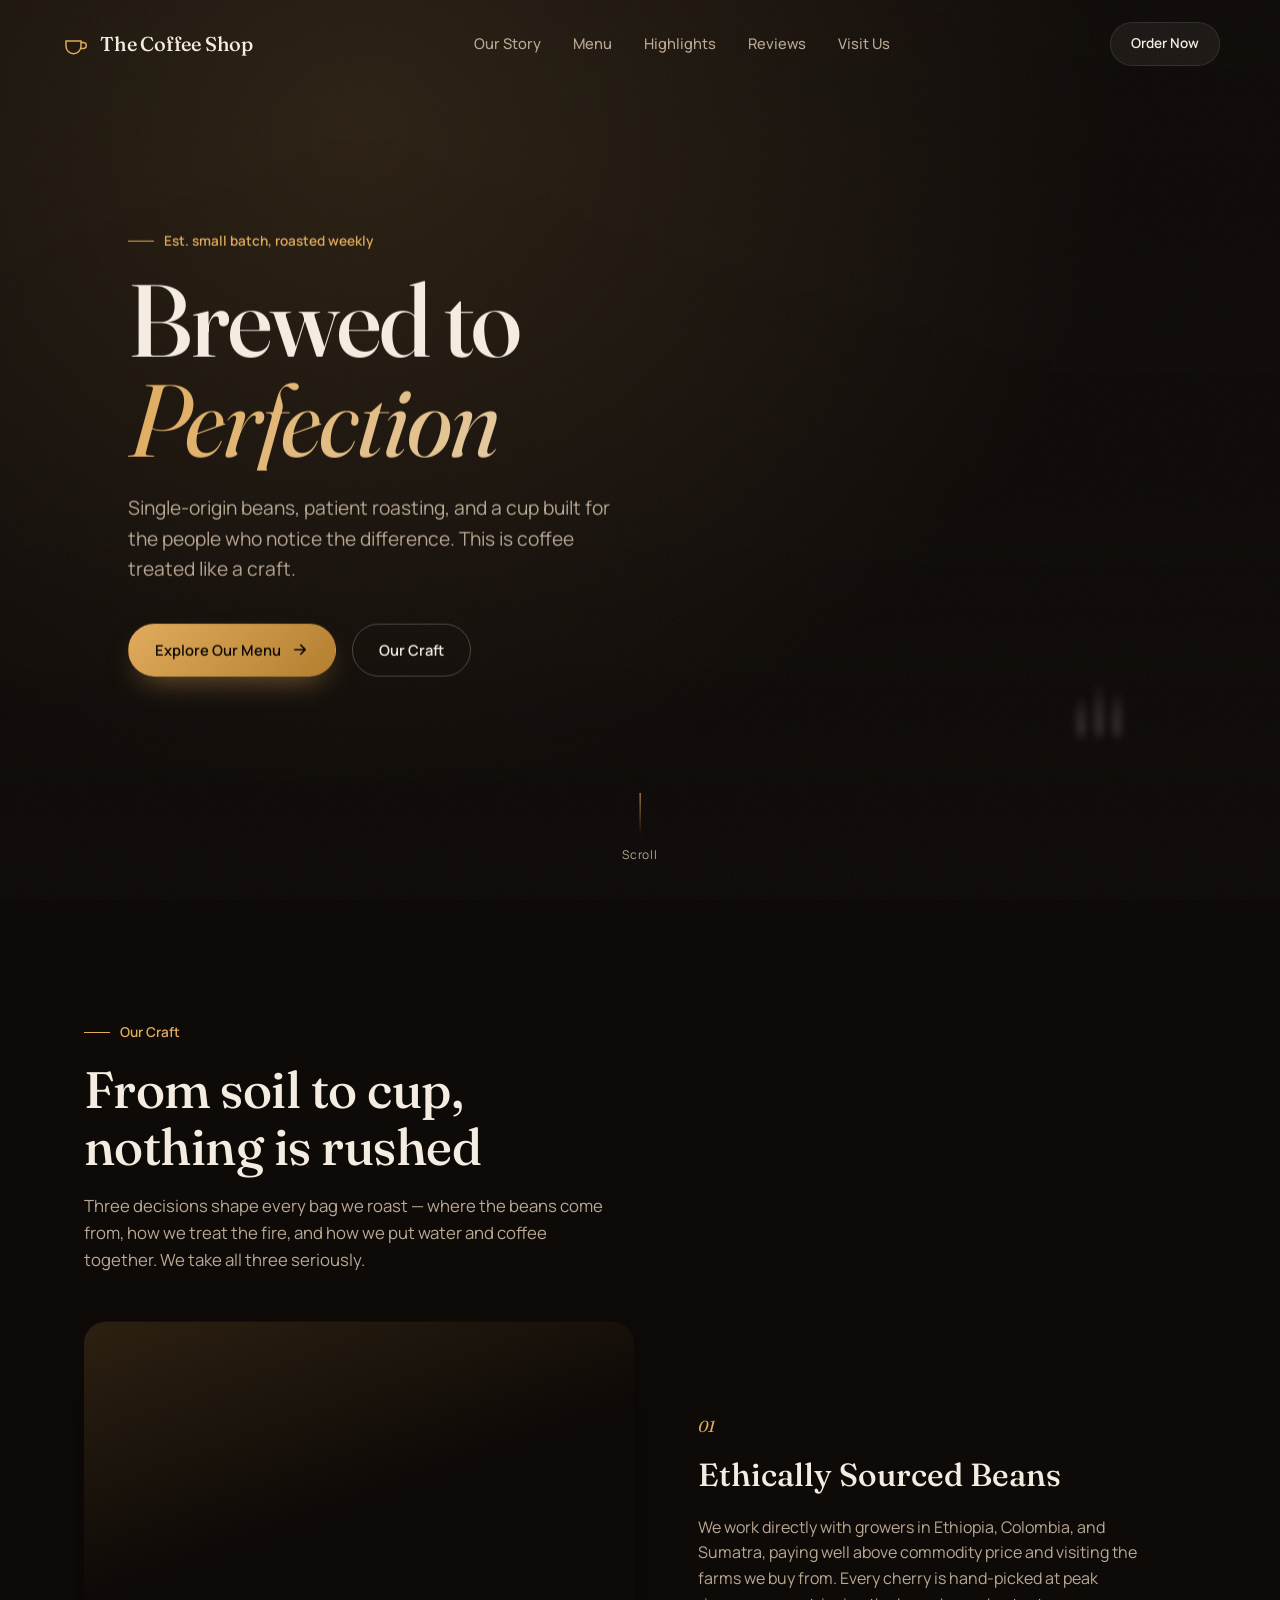
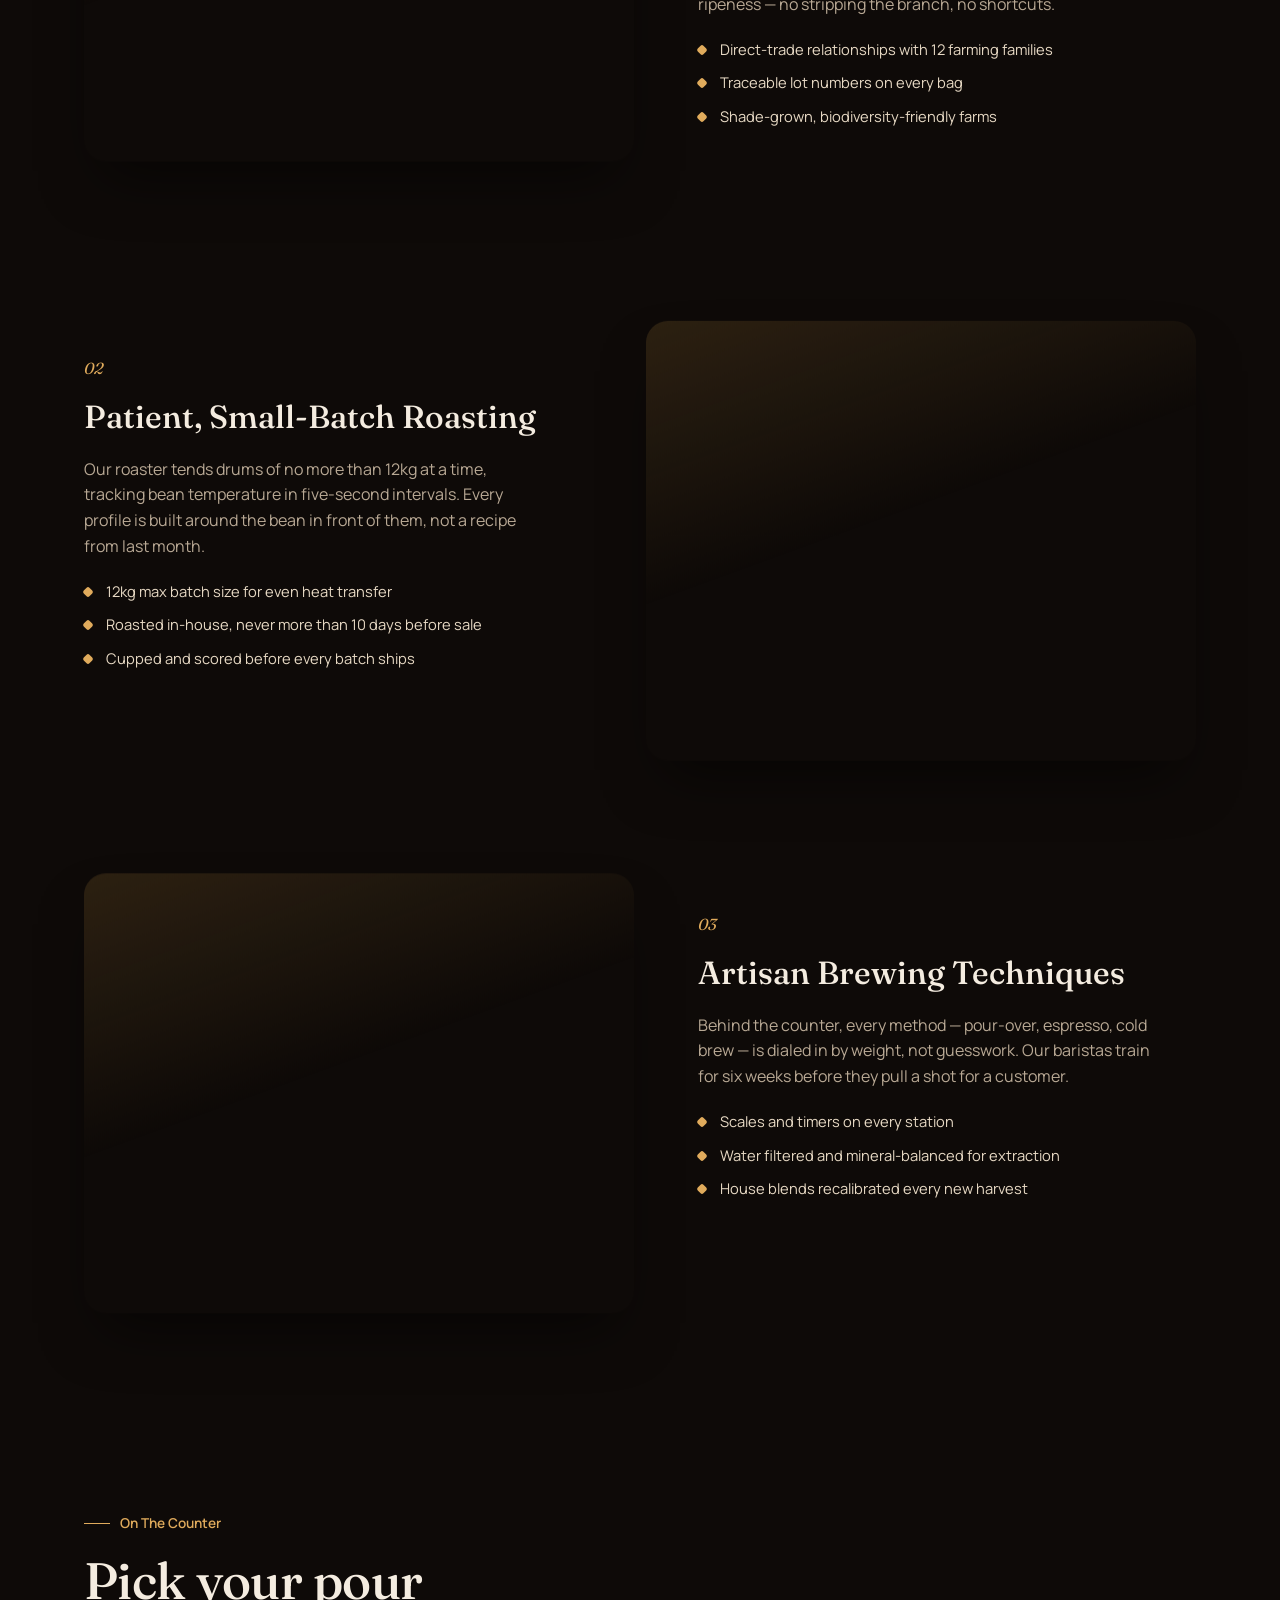
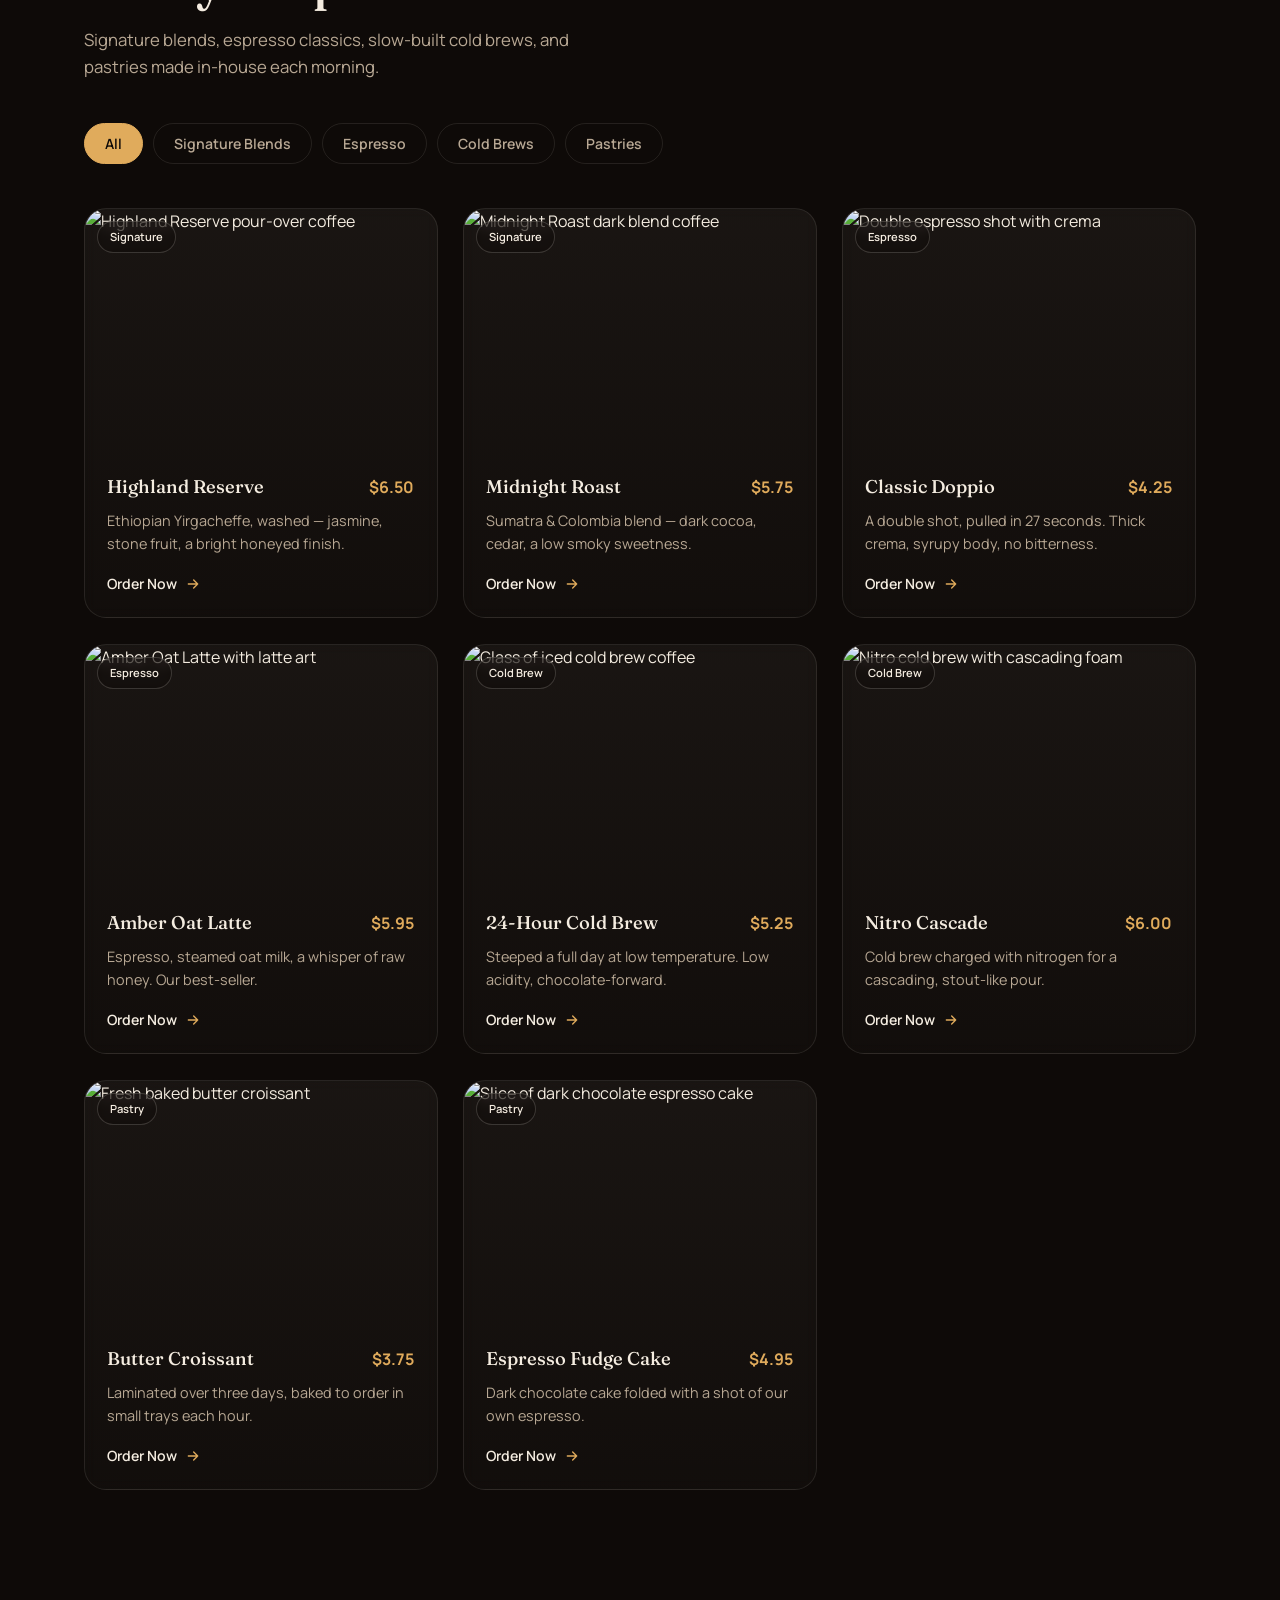
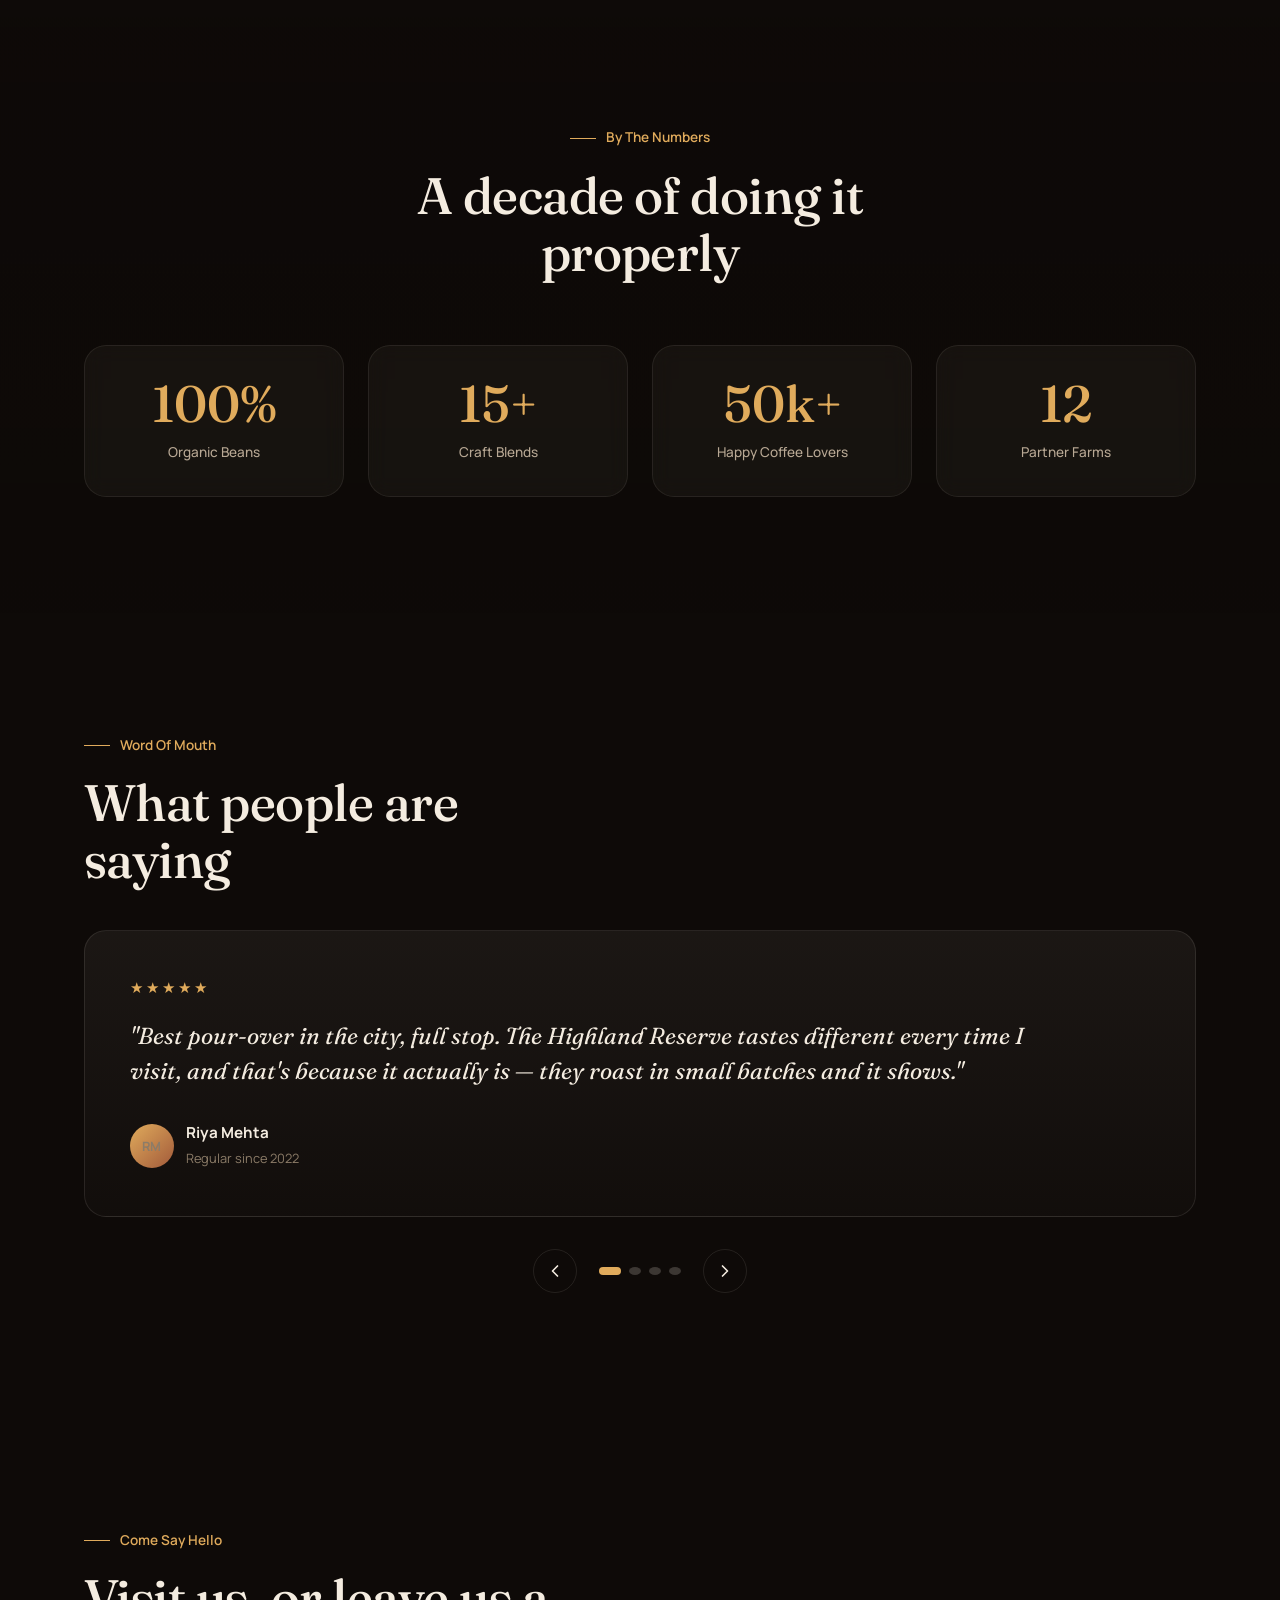
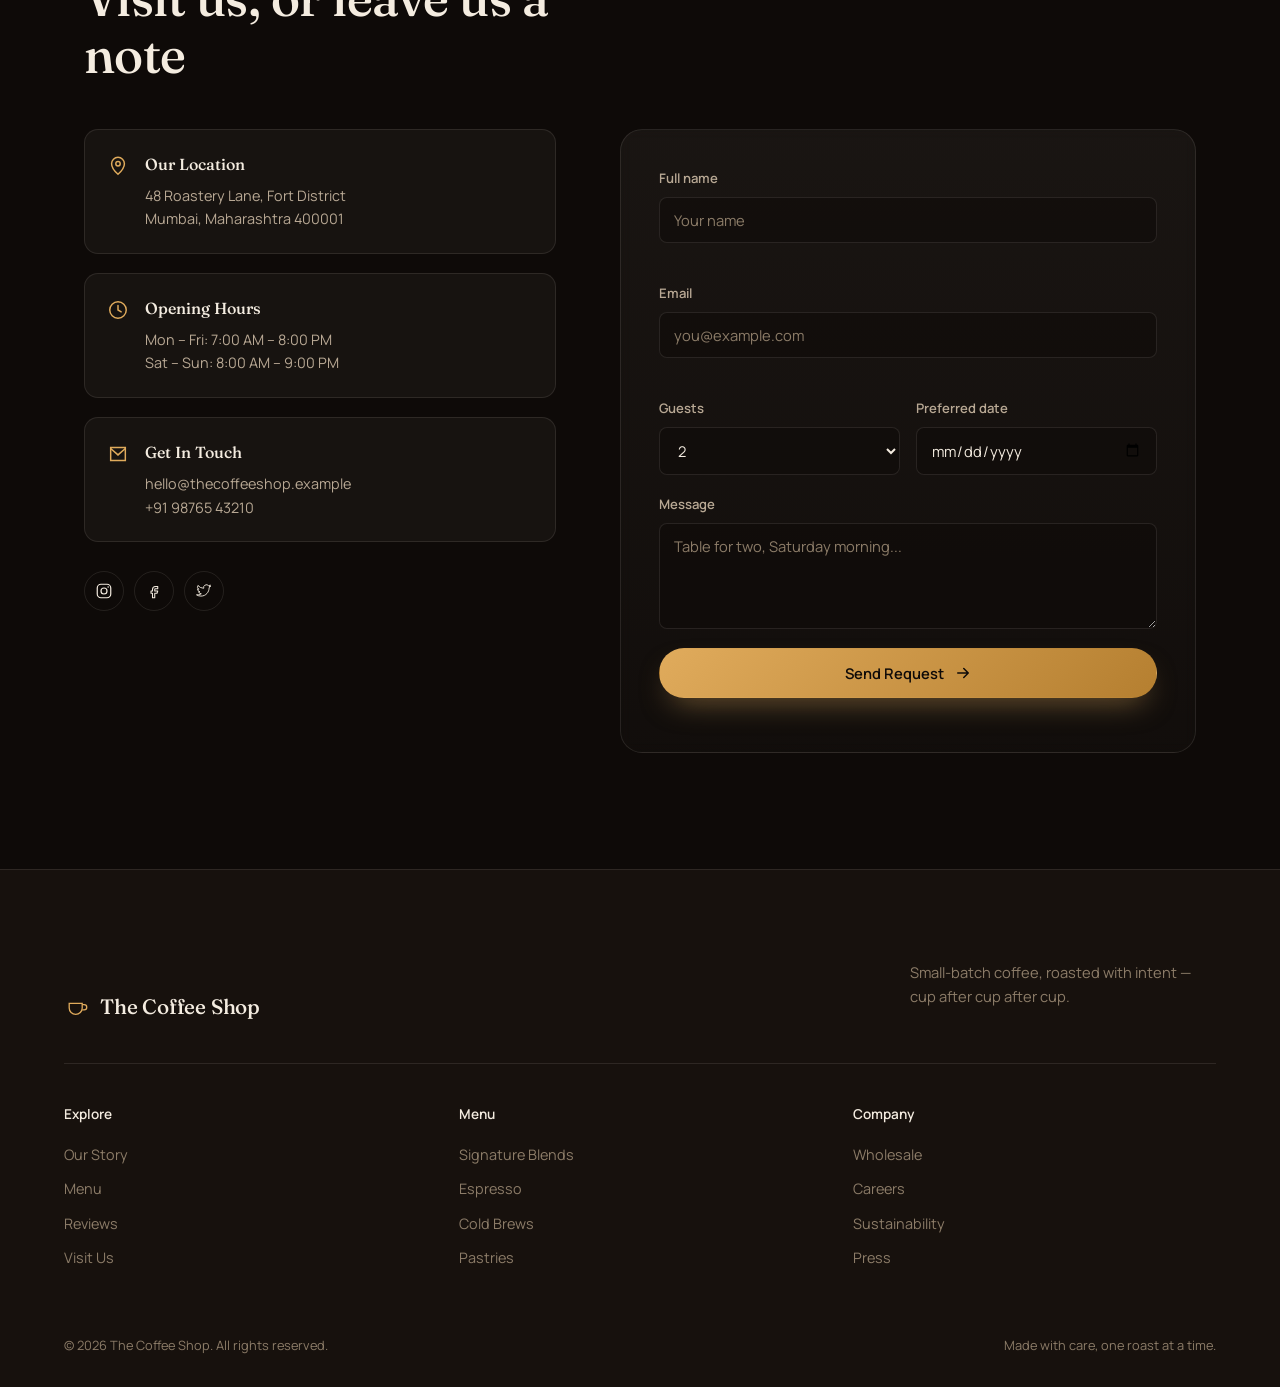
==== index.html @ 6dfffe98 "Add files via upload" ====
<!DOCTYPE html>
<html lang="en">
<head>
<meta charset="UTF-8">
<meta name="viewport" content="width=device-width, initial-scale=1.0">
<title>The Coffee Shop — Brewed to Perfection</title>
<meta name="description" content="The Coffee Shop — small-batch, ethically sourced, artisan roasted coffee.">

<!-- Fonts: Fraunces (display serif with character) + Manrope (clean geometric sans for body) -->
<link rel="preconnect" href="https://fonts.googleapis.com">
<link rel="preconnect" href="https://fonts.gstatic.com" crossorigin>
<link href="https://fonts.googleapis.com/css2?family=Fraunces:ital,opsz,wght@0,9..144,300;0,9..144,400;0,9..144,500;0,9..144,600;0,9..144,700;1,9..144,400;1,9..144,500&family=Manrope:wght@400;500;600;700;800&display=swap" rel="stylesheet">

<link rel="stylesheet" href="style.css">
</head>
<body>

<!-- ============ PRELOADER ============ -->
<div class="preloader" id="preloader">
  <div class="preloader__mark">
    <svg viewBox="0 0 60 60" width="46" height="46" aria-hidden="true">
      <path d="M12 24h30v10a15 15 0 0 1-15 15 15 15 0 0 1-15-15V24z" fill="none" stroke="currentColor" stroke-width="2"/>
      <path d="M42 27h4a6 6 0 0 1 0 12h-4" fill="none" stroke="currentColor" stroke-width="2"/>
      <path d="M18 14c0 3-3 3-3 6M25 14c0 3-3 3-3 6M32 14c0 3-3 3-3 6" fill="none" stroke="currentColor" stroke-width="2" stroke-linecap="round"/>
    </svg>
  </div>
</div>

<!-- ============ CUSTOM CURSOR (desktop only, decorative) ============ -->
<div class="cursor-dot" id="cursorDot" aria-hidden="true"></div>

<!-- ============ NAVIGATION ============ -->
<header class="site-header" id="siteHeader">
  <div class="site-header__inner">
    <a href="#top" class="brand">
      <span class="brand__mark" aria-hidden="true">
        <svg viewBox="0 0 40 40" width="30" height="30">
          <path d="M8 16h20v7a10 10 0 0 1-10 10 10 10 0 0 1-10-10v-7z" fill="none" stroke="currentColor" stroke-width="2"/>
          <path d="M28 18h3a4 4 0 0 1 0 8h-3" fill="none" stroke="currentColor" stroke-width="2"/>
        </svg>
      </span>
      <span class="brand__text">The Coffee Shop</span>
    </a>

    <nav class="main-nav" id="mainNav" aria-label="Primary">
      <ul>
        <li><a href="#story">Our Story</a></li>
        <li><a href="#menu">Menu</a></li>
        <li><a href="#stats">Highlights</a></li>
        <li><a href="#reviews">Reviews</a></li>
        <li><a href="#visit">Visit Us</a></li>
      </ul>
    </nav>

    <div class="site-header__actions">
      <a href="#menu" class="btn btn--ghost btn--small">Order Now</a>
      <button class="nav-toggle" id="navToggle" aria-label="Toggle menu" aria-expanded="false">
        <span></span><span></span><span></span>
      </button>
    </div>
  </div>
</header>

<main id="top">

  <!-- ============ HERO ============ -->
  <section class="hero" id="hero">
    <div class="hero__layer hero__layer--bg" data-speed="0.35"
         style="background-image:url('https://images.unsplash.com/photo-1495474472287-4d71bcdd2085?auto=format&fit=crop&w=2000&q=80');"></div>
    <div class="hero__layer hero__layer--tint" data-speed="0.35"></div>
    <div class="hero__grain" aria-hidden="true"></div>

    <div class="hero__steam" aria-hidden="true">
      <span></span><span></span><span></span>
    </div>

    <div class="hero__content" data-speed="0.55">
      <p class="eyebrow-line"><span></span>Est. small batch, roasted weekly</p>
      <h1 class="hero__title">
        Brewed to
        <span class="hero__title-script">Perfection</span>
      </h1>
      <p class="hero__subtext">
        Single-origin beans, patient roasting, and a cup built for the people
        who notice the difference. This is coffee treated like a craft.
      </p>
      <div class="hero__cta-row">
        <a href="#menu" class="btn btn--primary">
          <span>Explore Our Menu</span>
          <svg width="18" height="18" viewBox="0 0 24 24" fill="none" aria-hidden="true"><path d="M5 12h14M13 6l6 6-6 6" stroke="currentColor" stroke-width="2" stroke-linecap="round" stroke-linejoin="round"/></svg>
        </a>
        <a href="#story" class="btn btn--outline">Our Craft</a>
      </div>
    </div>

    <a href="#story" class="hero__scroll-cue" aria-label="Scroll to next section">
      <span class="hero__scroll-cue-line"></span>
      Scroll
    </a>
  </section>

  <!-- ============ OUR STORY / CRAFTSMANSHIP ============ -->
  <section class="story" id="story">
    <div class="story__intro reveal">
      <p class="eyebrow-line"><span></span>Our Craft</p>
      <h2 class="section-title">From soil to cup, nothing is rushed</h2>
      <p class="section-lede">
        Three decisions shape every bag we roast — where the beans come from,
        how we treat the fire, and how we put water and coffee together.
        We take all three seriously.
      </p>
    </div>

    <div class="craft-block" id="craft-source">
      <div class="craft-block__media parallax-media" data-speed="0.18">
        <img src="https://images.unsplash.com/photo-1447933601403-0c6688de566e?auto=format&fit=crop&w=1400&q=80" alt="Coffee cherries being hand-picked at a high-altitude farm" loading="lazy">
      </div>
      <div class="craft-block__text reveal">
        <span class="craft-block__index">01</span>
        <h3>Ethically Sourced Beans</h3>
        <p>
          We work directly with growers in Ethiopia, Colombia, and Sumatra,
          paying well above commodity price and visiting the farms we buy from.
          Every cherry is hand-picked at peak ripeness — no stripping the branch,
          no shortcuts.
        </p>
        <ul class="craft-block__facts">
          <li>Direct-trade relationships with 12 farming families</li>
          <li>Traceable lot numbers on every bag</li>
          <li>Shade-grown, biodiversity-friendly farms</li>
        </ul>
      </div>
    </div>

    <div class="craft-block craft-block--reverse" id="craft-roast">
      <div class="craft-block__media parallax-media" data-speed="0.18">
        <img src="https://images.unsplash.com/photo-1442512595331-e89e73853f31?auto=format&fit=crop&w=1400&q=80" alt="Coffee beans mid-roast tumbling in a drum roaster" loading="lazy">
      </div>
      <div class="craft-block__text reveal">
        <span class="craft-block__index">02</span>
        <h3>Patient, Small-Batch Roasting</h3>
        <p>
          Our roaster tends drums of no more than 12kg at a time, tracking bean
          temperature in five-second intervals. Every profile is built around
          the bean in front of them, not a recipe from last month.
        </p>
        <ul class="craft-block__facts">
          <li>12kg max batch size for even heat transfer</li>
          <li>Roasted in-house, never more than 10 days before sale</li>
          <li>Cupped and scored before every batch ships</li>
        </ul>
      </div>
    </div>

    <div class="craft-block" id="craft-brew">
      <div class="craft-block__media parallax-media" data-speed="0.18">
        <img src="https://images.unsplash.com/photo-1514432324607-a09d9b4aefdd?auto=format&fit=crop&w=1400&q=80" alt="Barista pouring hot water over coffee grounds in a pour-over" loading="lazy">
      </div>
      <div class="craft-block__text reveal">
        <span class="craft-block__index">03</span>
        <h3>Artisan Brewing Techniques</h3>
        <p>
          Behind the counter, every method — pour-over, espresso, cold brew —
          is dialed in by weight, not guesswork. Our baristas train for six
          weeks before they pull a shot for a customer.
        </p>
        <ul class="craft-block__facts">
          <li>Scales and timers on every station</li>
          <li>Water filtered and mineral-balanced for extraction</li>
          <li>House blends recalibrated every new harvest</li>
        </ul>
      </div>
    </div>
  </section>

  <!-- ============ MENU ============ -->
  <section class="menu" id="menu">
    <div class="menu__intro reveal">
      <p class="eyebrow-line"><span></span>On The Counter</p>
      <h2 class="section-title">Pick your pour</h2>
      <p class="section-lede">Signature blends, espresso classics, slow-built cold brews, and pastries made in-house each morning.</p>
    </div>

    <div class="menu__filters reveal" role="tablist" aria-label="Filter menu by category">
      <button class="filter-chip is-active" data-filter="all" role="tab" aria-selected="true">All</button>
      <button class="filter-chip" data-filter="blends" role="tab" aria-selected="false">Signature Blends</button>
      <button class="filter-chip" data-filter="espresso" role="tab" aria-selected="false">Espresso</button>
      <button class="filter-chip" data-filter="coldbrew" role="tab" aria-selected="false">Cold Brews</button>
      <button class="filter-chip" data-filter="pastries" role="tab" aria-selected="false">Pastries</button>
    </div>

    <div class="menu__grid" id="menuGrid">

      <article class="menu-card reveal" data-category="blends">
        <div class="menu-card__media">
          <img src="https://images.unsplash.com/photo-1495474472287-4d71bcdd2085?auto=format&fit=crop&w=800&q=80" alt="Highland Reserve pour-over coffee" loading="lazy">
          <span class="menu-card__tag">Signature</span>
        </div>
        <div class="menu-card__body">
          <div class="menu-card__row">
            <h3>Highland Reserve</h3>
            <span class="menu-card__price">$6.50</span>
          </div>
          <p>Ethiopian Yirgacheffe, washed — jasmine, stone fruit, a bright honeyed finish.</p>
          <button class="menu-card__cta">
            <span>Order Now</span>
            <svg width="16" height="16" viewBox="0 0 24 24" fill="none" aria-hidden="true"><path d="M5 12h14M13 6l6 6-6 6" stroke="currentColor" stroke-width="2" stroke-linecap="round" stroke-linejoin="round"/></svg>
          </button>
        </div>
      </article>

      <article class="menu-card reveal" data-category="blends">
        <div class="menu-card__media">
          <img src="https://images.unsplash.com/photo-1497935586351-b67a49e012bf?auto=format&fit=crop&w=800&q=80" alt="Midnight Roast dark blend coffee" loading="lazy">
          <span class="menu-card__tag">Signature</span>
        </div>
        <div class="menu-card__body">
          <div class="menu-card__row">
            <h3>Midnight Roast</h3>
            <span class="menu-card__price">$5.75</span>
          </div>
          <p>Sumatra &amp; Colombia blend — dark cocoa, cedar, a low smoky sweetness.</p>
          <button class="menu-card__cta">
            <span>Order Now</span>
            <svg width="16" height="16" viewBox="0 0 24 24" fill="none" aria-hidden="true"><path d="M5 12h14M13 6l6 6-6 6" stroke="currentColor" stroke-width="2" stroke-linecap="round" stroke-linejoin="round"/></svg>
          </button>
        </div>
      </article>

      <article class="menu-card reveal" data-category="espresso">
        <div class="menu-card__media">
          <img src="https://images.unsplash.com/photo-1510707577719-ae7c14805e3a?auto=format&fit=crop&w=800&q=80" alt="Double espresso shot with crema" loading="lazy">
          <span class="menu-card__tag">Espresso</span>
        </div>
        <div class="menu-card__body">
          <div class="menu-card__row">
            <h3>Classic Doppio</h3>
            <span class="menu-card__price">$4.25</span>
          </div>
          <p>A double shot, pulled in 27 seconds. Thick crema, syrupy body, no bitterness.</p>
          <button class="menu-card__cta">
            <span>Order Now</span>
            <svg width="16" height="16" viewBox="0 0 24 24" fill="none" aria-hidden="true"><path d="M5 12h14M13 6l6 6-6 6" stroke="currentColor" stroke-width="2" stroke-linecap="round" stroke-linejoin="round"/></svg>
          </button>
        </div>
      </article>

      <article class="menu-card reveal" data-category="espresso">
        <div class="menu-card__media">
          <img src="https://images.unsplash.com/photo-1541167760496-1628856ab772?auto=format&fit=crop&w=800&q=80" alt="Amber Oat Latte with latte art" loading="lazy">
          <span class="menu-card__tag">Espresso</span>
        </div>
        <div class="menu-card__body">
          <div class="menu-card__row">
            <h3>Amber Oat Latte</h3>
            <span class="menu-card__price">$5.95</span>
          </div>
          <p>Espresso, steamed oat milk, a whisper of raw honey. Our best-seller.</p>
          <button class="menu-card__cta">
            <span>Order Now</span>
            <svg width="16" height="16" viewBox="0 0 24 24" fill="none" aria-hidden="true"><path d="M5 12h14M13 6l6 6-6 6" stroke="currentColor" stroke-width="2" stroke-linecap="round" stroke-linejoin="round"/></svg>
          </button>
        </div>
      </article>

      <article class="menu-card reveal" data-category="coldbrew">
        <div class="menu-card__media">
          <img src="https://images.unsplash.com/photo-1461023058943-07fcbe16d735?auto=format&fit=crop&w=800&q=80" alt="Glass of iced cold brew coffee" loading="lazy">
          <span class="menu-card__tag">Cold Brew</span>
        </div>
        <div class="menu-card__body">
          <div class="menu-card__row">
            <h3>24-Hour Cold Brew</h3>
            <span class="menu-card__price">$5.25</span>
          </div>
          <p>Steeped a full day at low temperature. Low acidity, chocolate-forward.</p>
          <button class="menu-card__cta">
            <span>Order Now</span>
            <svg width="16" height="16" viewBox="0 0 24 24" fill="none" aria-hidden="true"><path d="M5 12h14M13 6l6 6-6 6" stroke="currentColor" stroke-width="2" stroke-linecap="round" stroke-linejoin="round"/></svg>
          </button>
        </div>
      </article>

      <article class="menu-card reveal" data-category="coldbrew">
        <div class="menu-card__media">
          <img src="https://images.unsplash.com/photo-1461988320302-91bde64fc8e4?auto=format&fit=crop&w=800&q=80" alt="Nitro cold brew with cascading foam" loading="lazy">
          <span class="menu-card__tag">Cold Brew</span>
        </div>
        <div class="menu-card__body">
          <div class="menu-card__row">
            <h3>Nitro Cascade</h3>
            <span class="menu-card__price">$6.00</span>
          </div>
          <p>Cold brew charged with nitrogen for a cascading, stout-like pour.</p>
          <button class="menu-card__cta">
            <span>Order Now</span>
            <svg width="16" height="16" viewBox="0 0 24 24" fill="none" aria-hidden="true"><path d="M5 12h14M13 6l6 6-6 6" stroke="currentColor" stroke-width="2" stroke-linecap="round" stroke-linejoin="round"/></svg>
          </button>
        </div>
      </article>

      <article class="menu-card reveal" data-category="pastries">
        <div class="menu-card__media">
          <img src="https://images.unsplash.com/photo-1509365465985-25d11c17e812?auto=format&fit=crop&w=800&q=80" alt="Fresh baked butter croissant" loading="lazy">
          <span class="menu-card__tag">Pastry</span>
        </div>
        <div class="menu-card__body">
          <div class="menu-card__row">
            <h3>Butter Croissant</h3>
            <span class="menu-card__price">$3.75</span>
          </div>
          <p>Laminated over three days, baked to order in small trays each hour.</p>
          <button class="menu-card__cta">
            <span>Order Now</span>
            <svg width="16" height="16" viewBox="0 0 24 24" fill="none" aria-hidden="true"><path d="M5 12h14M13 6l6 6-6 6" stroke="currentColor" stroke-width="2" stroke-linecap="round" stroke-linejoin="round"/></svg>
          </button>
        </div>
      </article>

      <article class="menu-card reveal" data-category="pastries">
        <div class="menu-card__media">
          <img src="https://images.unsplash.com/photo-1587668178277-295251f900ce?auto=format&fit=crop&w=800&q=80" alt="Slice of dark chocolate espresso cake" loading="lazy">
          <span class="menu-card__tag">Pastry</span>
        </div>
        <div class="menu-card__body">
          <div class="menu-card__row">
            <h3>Espresso Fudge Cake</h3>
            <span class="menu-card__price">$4.95</span>
          </div>
          <p>Dark chocolate cake folded with a shot of our own espresso.</p>
          <button class="menu-card__cta">
            <span>Order Now</span>
            <svg width="16" height="16" viewBox="0 0 24 24" fill="none" aria-hidden="true"><path d="M5 12h14M13 6l6 6-6 6" stroke="currentColor" stroke-width="2" stroke-linecap="round" stroke-linejoin="round"/></svg>
          </button>
        </div>
      </article>

    </div>
  </section>

  <!-- ============ STATS / HIGHLIGHTS ============ -->
  <section class="stats" id="stats">
    <div class="stats__layer stats__layer--bg" data-speed="0.3"
         style="background-image:url('https://images.unsplash.com/photo-1442512595331-e89e73853f31?auto=format&fit=crop&w=1800&q=80');"></div>
    <div class="stats__layer stats__layer--tint" data-speed="0.3"></div>

    <div class="stats__content">
      <p class="eyebrow-line eyebrow-line--light"><span></span>By The Numbers</p>
      <h2 class="section-title section-title--light">A decade of doing it properly</h2>

      <div class="stats__grid">
        <div class="stat-item reveal">
          <span class="stat-item__number" data-count="100" data-suffix="%">0%</span>
          <span class="stat-item__label">Organic Beans</span>
        </div>
        <div class="stat-item reveal">
          <span class="stat-item__number" data-count="15" data-suffix="+">0+</span>
          <span class="stat-item__label">Craft Blends</span>
        </div>
        <div class="stat-item reveal">
          <span class="stat-item__number" data-count="50" data-suffix="k+">0k+</span>
          <span class="stat-item__label">Happy Coffee Lovers</span>
        </div>
        <div class="stat-item reveal">
          <span class="stat-item__number" data-count="12" data-suffix="">0</span>
          <span class="stat-item__label">Partner Farms</span>
        </div>
      </div>
    </div>
  </section>

  <!-- ============ TESTIMONIALS ============ -->
  <section class="reviews" id="reviews">
    <div class="reviews__intro reveal">
      <p class="eyebrow-line"><span></span>Word Of Mouth</p>
      <h2 class="section-title">What people are saying</h2>
    </div>

    <div class="reviews__carousel reveal">
      <div class="reviews__track" id="reviewsTrack">

        <article class="review-card">
          <div class="review-card__stars" aria-label="5 out of 5 stars">★★★★★</div>
          <p class="review-card__text">"Best pour-over in the city, full stop. The Highland Reserve tastes different every time I visit, and that's because it actually is — they roast in small batches and it shows."</p>
          <div class="review-card__person">
            <span class="review-card__avatar">RM</span>
            <div>
              <strong>Riya Mehta</strong>
              <span>Regular since 2022</span>
            </div>
          </div>
        </article>

        <article class="review-card">
          <div class="review-card__stars" aria-label="5 out of 5 stars">★★★★★</div>
          <p class="review-card__text">"I'm particular about oat milk lattes and the Amber Oat here is unmatched. Also the staff remember my order, which shouldn't matter but absolutely does."</p>
          <div class="review-card__person">
            <span class="review-card__avatar">DK</span>
            <div>
              <strong>Daniel Kim</strong>
              <span>Local resident</span>
            </div>
          </div>
        </article>

        <article class="review-card">
          <div class="review-card__stars" aria-label="5 out of 5 stars">★★★★★</div>
          <p class="review-card__text">"The Nitro Cascade is worth the trip alone. Watching that pour never gets old, and the flavor holds up — smooth, almost sweet, no bitterness at all."</p>
          <div class="review-card__person">
            <span class="review-card__avatar">AT</span>
            <div>
              <strong>Amara Thompson</strong>
              <span>Coffee blogger</span>
            </div>
          </div>
        </article>

        <article class="review-card">
          <div class="review-card__stars" aria-label="5 out of 5 stars">★★★★★</div>
          <p class="review-card__text">"You can tell this place actually cares where the beans come from. Ask any barista about the farms and you'll get a real answer, not a script."</p>
          <div class="review-card__person">
            <span class="review-card__avatar">JV</span>
            <div>
              <strong>Jorge Villanueva</strong>
              <span>Weekend regular</span>
            </div>
          </div>
        </article>

      </div>

      <div class="reviews__controls">
        <button class="reviews__arrow" id="reviewPrev" aria-label="Previous review">
          <svg width="20" height="20" viewBox="0 0 24 24" fill="none"><path d="M15 6l-6 6 6 6" stroke="currentColor" stroke-width="2" stroke-linecap="round" stroke-linejoin="round"/></svg>
        </button>
        <div class="reviews__dots" id="reviewDots"></div>
        <button class="reviews__arrow" id="reviewNext" aria-label="Next review">
          <svg width="20" height="20" viewBox="0 0 24 24" fill="none"><path d="M9 6l6 6-6 6" stroke="currentColor" stroke-width="2" stroke-linecap="round" stroke-linejoin="round"/></svg>
        </button>
      </div>
    </div>
  </section>

  <!-- ============ VISIT US / CONTACT ============ -->
  <section class="visit" id="visit">
    <div class="visit__intro reveal">
      <p class="eyebrow-line"><span></span>Come Say Hello</p>
      <h2 class="section-title">Visit us, or leave us a note</h2>
    </div>

    <div class="visit__grid">
      <div class="visit__details reveal">
        <div class="detail-card">
          <svg width="22" height="22" viewBox="0 0 24 24" fill="none" aria-hidden="true"><path d="M12 21s-7-6.2-7-11.5A7 7 0 0 1 19 9.5C19 14.8 12 21 12 21z" stroke="currentColor" stroke-width="1.6"/><circle cx="12" cy="9.5" r="2.4" stroke="currentColor" stroke-width="1.6"/></svg>
          <div>
            <h3>Our Location</h3>
            <p>48 Roastery Lane, Fort District<br>Mumbai, Maharashtra 400001</p>
          </div>
        </div>
        <div class="detail-card">
          <svg width="22" height="22" viewBox="0 0 24 24" fill="none" aria-hidden="true"><circle cx="12" cy="12" r="9" stroke="currentColor" stroke-width="1.6"/><path d="M12 7v5l3.5 2" stroke="currentColor" stroke-width="1.6" stroke-linecap="round"/></svg>
          <div>
            <h3>Opening Hours</h3>
            <p>Mon – Fri: 7:00 AM – 8:00 PM<br>Sat – Sun: 8:00 AM – 9:00 PM</p>
          </div>
        </div>
        <div class="detail-card">
          <svg width="22" height="22" viewBox="0 0 24 24" fill="none" aria-hidden="true"><path d="M4 5h16v14H4z" stroke="currentColor" stroke-width="1.6"/><path d="M4 6l8 7 8-7" stroke="currentColor" stroke-width="1.6" stroke-linecap="round"/></svg>
          <div>
            <h3>Get In Touch</h3>
            <p>hello@thecoffeeshop.example<br>+91 98765 43210</p>
          </div>
        </div>

        <div class="social-row">
          <a href="#" aria-label="Instagram" class="social-icon">
            <svg width="18" height="18" viewBox="0 0 24 24" fill="none"><rect x="3" y="3" width="18" height="18" rx="5" stroke="currentColor" stroke-width="1.6"/><circle cx="12" cy="12" r="4" stroke="currentColor" stroke-width="1.6"/><circle cx="17.5" cy="6.5" r="1" fill="currentColor"/></svg>
          </a>
          <a href="#" aria-label="Facebook" class="social-icon">
            <svg width="18" height="18" viewBox="0 0 24 24" fill="none"><path d="M14 9h3V6h-3a4 4 0 0 0-4 4v2H8v3h2v6h3v-6h3l1-3h-4v-2a1 1 0 0 1 1-1z" stroke="currentColor" stroke-width="1.4" stroke-linejoin="round"/></svg>
          </a>
          <a href="#" aria-label="Twitter" class="social-icon">
            <svg width="18" height="18" viewBox="0 0 24 24" fill="none"><path d="M21 5.5a7.7 7.7 0 0 1-2.2.6 3.9 3.9 0 0 0 1.7-2.1 7.6 7.6 0 0 1-2.4.9 3.8 3.8 0 0 0-6.5 3.5A10.8 10.8 0 0 1 3.9 4.6a3.8 3.8 0 0 0 1.2 5.1 3.7 3.7 0 0 1-1.7-.5v.1a3.8 3.8 0 0 0 3.1 3.7 3.9 3.9 0 0 1-1.7.1 3.8 3.8 0 0 0 3.6 2.6A7.7 7.7 0 0 1 2 17.1a10.8 10.8 0 0 0 5.9 1.7c7 0 10.9-5.8 10.9-10.9v-.5A7.6 7.6 0 0 0 21 5.5z" stroke="currentColor" stroke-width="1.2" stroke-linejoin="round"/></svg>
          </a>
        </div>
      </div>

      <form class="visit__form reveal" id="contactForm" novalidate>
        <div class="form-row">
          <label for="fullName">Full name</label>
          <input type="text" id="fullName" name="fullName" placeholder="Your name" required>
          <span class="form-error" data-error-for="fullName"></span>
        </div>
        <div class="form-row">
          <label for="email">Email</label>
          <input type="email" id="email" name="email" placeholder="you@example.com" required>
          <span class="form-error" data-error-for="email"></span>
        </div>
        <div class="form-row form-row--split">
          <div>
            <label for="guests">Guests</label>
            <select id="guests" name="guests">
              <option>1</option>
              <option selected>2</option>
              <option>3</option>
              <option>4+</option>
            </select>
          </div>
          <div>
            <label for="date">Preferred date</label>
            <input type="date" id="date" name="date">
          </div>
        </div>
        <div class="form-row">
          <label for="message">Message</label>
          <textarea id="message" name="message" rows="4" placeholder="Table for two, Saturday morning..."></textarea>
        </div>
        <button type="submit" class="btn btn--primary btn--full">
          <span>Send Request</span>
          <svg width="18" height="18" viewBox="0 0 24 24" fill="none" aria-hidden="true"><path d="M5 12h14M13 6l6 6-6 6" stroke="currentColor" stroke-width="2" stroke-linecap="round" stroke-linejoin="round"/></svg>
        </button>
        <p class="form-success" id="formSuccess" role="status">Thanks — we'll confirm your table by email shortly.</p>
      </form>
    </div>
  </section>

</main>

<!-- ============ FOOTER ============ -->
<footer class="site-footer">
  <div class="site-footer__top">
    <div class="site-footer__brand">
      <span class="brand__mark" aria-hidden="true">
        <svg viewBox="0 0 40 40" width="26" height="26">
          <path d="M8 16h20v7a10 10 0 0 1-10 10 10 10 0 0 1-10-10v-7z" fill="none" stroke="currentColor" stroke-width="2"/>
          <path d="M28 18h3a4 4 0 0 1 0 8h-3" fill="none" stroke="currentColor" stroke-width="2"/>
        </svg>
      </span>
      <span class="brand__text">The Coffee Shop</span>
    </div>
    <p class="site-footer__note">Small-batch coffee, roasted with intent — cup after cup after cup.</p>
  </div>

  <div class="site-footer__grid">
    <div class="footer-col">
      <h4>Explore</h4>
      <a href="#story">Our Story</a>
      <a href="#menu">Menu</a>
      <a href="#reviews">Reviews</a>
      <a href="#visit">Visit Us</a>
    </div>
    <div class="footer-col">
      <h4>Menu</h4>
      <a href="#menu">Signature Blends</a>
      <a href="#menu">Espresso</a>
      <a href="#menu">Cold Brews</a>
      <a href="#menu">Pastries</a>
    </div>
    <div class="footer-col">
      <h4>Company</h4>
      <a href="#">Wholesale</a>
      <a href="#">Careers</a>
      <a href="#">Sustainability</a>
      <a href="#">Press</a>
    </div>
  </div>

  <div class="site-footer__bottom">
    <span>© 2026 The Coffee Shop. All rights reserved.</span>
    <span>Made with care, one roast at a time.</span>
  </div>
</footer>

<!-- ============ BACK TO TOP ============ -->
<button class="back-to-top" id="backToTop" aria-label="Back to top">
  <svg width="18" height="18" viewBox="0 0 24 24" fill="none"><path d="M12 19V5M5 12l7-7 7 7" stroke="currentColor" stroke-width="2" stroke-linecap="round" stroke-linejoin="round"/></svg>
</button>

<script src="script.js"></script>
</body>
</html>
---- style.css ----
/* ==========================================================================
   THE COFFEE SHOP — Stylesheet
   Design tokens: dark espresso/charcoal base, warm amber/gold accent
   Type: Fraunces (display serif) + Manrope (body sans)
   ========================================================================== */

:root {
  /* --- Color tokens --- */
  --espresso-950: #0e0a08;
  --espresso-900: #17110d;
  --espresso-800: #211811;
  --espresso-700: #2c2017;
  --coffee-600: #3f2c1e;
  --cream-100: #f4ece0;
  --cream-200: #e7d9c4;
  --stone-300: #b8a894;
  --stone-400: #8c7c68;
  --amber-400: #e0ab5c;
  --amber-500: #cf9a45;
  --amber-600: #b57f30;
  --rust-500: #a25a3a;

  --bg: var(--espresso-950);
  --surface: var(--espresso-900);
  --surface-raised: var(--espresso-800);
  --text-primary: var(--cream-100);
  --text-muted: var(--stone-300);
  --accent: var(--amber-400);
  --accent-strong: var(--amber-500);
  --border-soft: rgba(244, 236, 224, 0.1);
  --shadow-deep: 0 30px 60px -20px rgba(0, 0, 0, 0.6);

  /* --- Type --- */
  --font-display: "Fraunces", "Georgia", serif;
  --font-body: "Manrope", "Segoe UI", sans-serif;

  /* --- Layout --- */
  --container: 1240px;
  --section-pad: clamp(4.5rem, 9vw, 8rem);
  --radius-lg: 22px;
  --radius-md: 14px;
  --radius-sm: 8px;

  --ease-out: cubic-bezier(0.16, 1, 0.3, 1);
}

/* ==========================================================================
   RESET & BASE
   ========================================================================== */
*, *::before, *::after { box-sizing: border-box; }

html {
  scroll-behavior: smooth;
  scroll-padding-top: 84px;
}

@media (prefers-reduced-motion: reduce) {
  html { scroll-behavior: auto; }
  *, *::before, *::after {
    animation-duration: 0.01ms !important;
    animation-iteration-count: 1 !important;
    transition-duration: 0.01ms !important;
  }
}

body {
  margin: 0;
  background: var(--bg);
  color: var(--text-primary);
  font-family: var(--font-body);
  font-size: 16px;
  line-height: 1.6;
  -webkit-font-smoothing: antialiased;
  overflow-x: hidden;
}

img { max-width: 100%; display: block; }
a { color: inherit; text-decoration: none; }
ul { list-style: none; margin: 0; padding: 0; }
button { font-family: inherit; cursor: pointer; }
input, select, textarea { font-family: inherit; }

::selection { background: var(--accent); color: var(--espresso-950); }

:focus-visible {
  outline: 2px solid var(--accent);
  outline-offset: 3px;
  border-radius: 4px;
}

/* Custom scrollbar (webkit) */
::-webkit-scrollbar { width: 10px; }
::-webkit-scrollbar-track { background: var(--espresso-950); }
::-webkit-scrollbar-thumb { background: var(--coffee-600); border-radius: 10px; }
::-webkit-scrollbar-thumb:hover { background: var(--accent-strong); }

/* ==========================================================================
   TYPOGRAPHY
   ========================================================================== */
.eyebrow-line {
  display: inline-flex;
  align-items: center;
  gap: 10px;
  font-family: var(--font-body);
  font-size: 0.85rem;
  font-weight: 600;
  color: var(--accent);
  margin: 0 0 1.1rem;
}
.eyebrow-line span {
  width: 26px;
  height: 1px;
  background: var(--accent);
  display: inline-block;
}
.eyebrow-line--light { color: var(--amber-400); }

.section-title {
  font-family: var(--font-display);
  font-weight: 500;
  font-size: clamp(2rem, 4.2vw, 3.2rem);
  line-height: 1.12;
  letter-spacing: -0.01em;
  margin: 0 0 1.1rem;
  max-width: 16ch;
  color: var(--cream-100);
}
.section-title--light { color: var(--cream-100); }

.section-lede {
  font-size: 1.05rem;
  color: var(--text-muted);
  max-width: 52ch;
  margin: 0;
}

/* ==========================================================================
   PRELOADER
   ========================================================================== */
.preloader {
  position: fixed;
  inset: 0;
  background: var(--espresso-950);
  display: flex;
  align-items: center;
  justify-content: center;
  z-index: 9999;
  transition: opacity 0.6s var(--ease-out), visibility 0.6s var(--ease-out);
}
.preloader.is-hidden { opacity: 0; visibility: hidden; }
.preloader__mark {
  color: var(--accent);
  animation: pulseSteam 1.4s ease-in-out infinite;
}
@keyframes pulseSteam {
  0%, 100% { transform: scale(1); opacity: 0.7; }
  50% { transform: scale(1.12); opacity: 1; }
}

/* ==========================================================================
   CUSTOM CURSOR (decorative, desktop only)
   ========================================================================== */
.cursor-dot {
  position: fixed;
  top: 0; left: 0;
  width: 10px; height: 10px;
  border-radius: 50%;
  background: var(--accent);
  pointer-events: none;
  z-index: 9998;
  transform: translate(-50%, -50%);
  transition: transform 0.15s ease, opacity 0.3s ease, width 0.2s ease, height 0.2s ease;
  opacity: 0;
  mix-blend-mode: difference;
}
.cursor-dot.is-active { opacity: 1; }
.cursor-dot.is-hover { width: 34px; height: 34px; background: transparent; border: 1.5px solid var(--accent); }
@media (hover: none), (pointer: coarse) {
  .cursor-dot { display: none; }
}

/* ==========================================================================
   HEADER / NAV
   ========================================================================== */
.site-header {
  position: fixed;
  top: 0; left: 0; right: 0;
  z-index: 500;
  padding: 22px 0;
  transition: padding 0.35s var(--ease-out), background 0.35s var(--ease-out), box-shadow 0.35s var(--ease-out);
}
.site-header.is-scrolled {
  padding: 12px 0;
  background: rgba(14, 10, 8, 0.78);
  backdrop-filter: blur(14px) saturate(140%);
  -webkit-backdrop-filter: blur(14px) saturate(140%);
  box-shadow: 0 10px 30px -12px rgba(0,0,0,0.5);
  border-bottom: 1px solid var(--border-soft);
}

.site-header__inner {
  max-width: var(--container);
  margin: 0 auto;
  padding: 0 clamp(1.25rem, 4vw, 2.5rem);
  display: flex;
  align-items: center;
  justify-content: space-between;
  gap: 1.5rem;
}

.brand {
  display: inline-flex;
  align-items: center;
  gap: 10px;
}
.brand__mark { color: var(--accent); display: inline-flex; }
.brand__text {
  font-family: var(--font-display);
  font-weight: 500;
  font-size: 1.25rem;
  letter-spacing: -0.01em;
  color: var(--cream-100);
}

.main-nav ul {
  display: flex;
  align-items: center;
  gap: clamp(1.2rem, 2.5vw, 2.2rem);
}
.main-nav a {
  font-size: 0.92rem;
  font-weight: 500;
  color: var(--stone-300);
  position: relative;
  padding: 6px 0;
  transition: color 0.25s ease;
}
.main-nav a::after {
  content: "";
  position: absolute;
  left: 0; right: 100%;
  bottom: 0;
  height: 1px;
  background: var(--accent);
  transition: right 0.3s var(--ease-out);
}
.main-nav a:hover { color: var(--cream-100); }
.main-nav a:hover::after { right: 0; }

.site-header__actions { display: flex; align-items: center; gap: 14px; }

.nav-toggle {
  display: none;
  flex-direction: column;
  justify-content: center;
  gap: 5px;
  width: 40px; height: 40px;
  background: transparent;
  border: 1px solid var(--border-soft);
  border-radius: 10px;
}
.nav-toggle span {
  display: block;
  width: 18px; height: 1.5px;
  margin: 0 auto;
  background: var(--cream-100);
  transition: transform 0.3s var(--ease-out), opacity 0.3s ease;
}
.nav-toggle.is-open span:nth-child(1) { transform: translateY(6.5px) rotate(45deg); }
.nav-toggle.is-open span:nth-child(2) { opacity: 0; }
.nav-toggle.is-open span:nth-child(3) { transform: translateY(-6.5px) rotate(-45deg); }

/* ==========================================================================
   BUTTONS
   ========================================================================== */
.btn {
  display: inline-flex;
  align-items: center;
  justify-content: center;
  gap: 10px;
  padding: 14px 26px;
  border-radius: 100px;
  font-size: 0.92rem;
  font-weight: 600;
  border: 1px solid transparent;
  transition: transform 0.35s var(--ease-out), box-shadow 0.35s var(--ease-out), background 0.3s ease, border-color 0.3s ease, color 0.3s ease;
  white-space: nowrap;
}
.btn svg { transition: transform 0.35s var(--ease-out); }
.btn:hover svg { transform: translateX(4px); }

.btn--primary {
  background: linear-gradient(135deg, var(--amber-400), var(--amber-600));
  color: var(--espresso-950);
  box-shadow: 0 14px 30px -12px rgba(224, 171, 92, 0.5);
}
.btn--primary:hover { transform: translateY(-2px); box-shadow: 0 18px 36px -12px rgba(224, 171, 92, 0.65); }

.btn--outline {
  background: transparent;
  color: var(--cream-100);
  border-color: rgba(244,236,224,0.25);
}
.btn--outline:hover { border-color: var(--accent); color: var(--accent); transform: translateY(-2px); }

.btn--ghost {
  background: rgba(244,236,224,0.06);
  color: var(--cream-100);
  border-color: var(--border-soft);
}
.btn--ghost:hover { background: rgba(244,236,224,0.12); }

.btn--small { padding: 10px 20px; font-size: 0.85rem; }
.btn--full { width: 100%; }

/* ==========================================================================
   HERO
   ========================================================================== */
.hero {
  position: relative;
  min-height: 100svh;
  display: flex;
  flex-direction: column;
  justify-content: center;
  overflow: hidden;
  isolation: isolate;
}

.hero__layer {
  position: absolute;
  inset: -10% -5%;
  will-change: transform;
  transform: translate3d(0,0,0);
}
.hero__layer--bg {
  background-size: cover;
  background-position: center 55%;
  z-index: -3;
  filter: saturate(1.05) brightness(0.62);
}
.hero__layer--tint {
  z-index: -2;
  background:
    radial-gradient(ellipse at 30% 20%, rgba(224,171,92,0.14), transparent 55%),
    linear-gradient(180deg, rgba(14,10,8,0.35) 0%, rgba(14,10,8,0.55) 55%, var(--espresso-950) 100%);
}
.hero__grain {
  position: absolute;
  inset: 0;
  z-index: -1;
  opacity: 0.05;
  pointer-events: none;
  background-image: url("data:image/svg+xml,%3Csvg xmlns='http://www.w3.org/2000/svg' width='120' height='120'%3E%3Cfilter id='n'%3E%3CfeTurbulence type='fractalNoise' baseFrequency='0.9' numOctaves='2' stitchTiles='stitch'/%3E%3C/filter%3E%3Crect width='100%25' height='100%25' filter='url(%23n)'/%3E%3C/svg%3E");
}

.hero__steam {
  position: absolute;
  right: 12%;
  bottom: 18%;
  width: 60px;
  height: 140px;
  pointer-events: none;
  z-index: 0;
  display: none;
}
.hero__steam span {
  position: absolute;
  bottom: 0; left: 50%;
  width: 6px; height: 60px;
  background: linear-gradient(to top, rgba(244,236,224,0.35), transparent);
  border-radius: 50%;
  filter: blur(4px);
  animation: steamRise 4s ease-in infinite;
}
.hero__steam span:nth-child(2) { left: 20%; animation-delay: 1.1s; height: 46px; }
.hero__steam span:nth-child(3) { left: 80%; animation-delay: 2.2s; height: 52px; }
@keyframes steamRise {
  0% { transform: translate(-50%, 0) scaleX(1); opacity: 0; }
  20% { opacity: 0.6; }
  100% { transform: translate(-50%, -120px) scaleX(1.8); opacity: 0; }
}
@media (min-width: 900px) { .hero__steam { display: block; } }

.hero__content {
  position: relative;
  z-index: 2;
  max-width: var(--container);
  width: 100%;
  margin: 0 auto;
  padding: 0 clamp(1.25rem, 6vw, 4rem);
  will-change: transform;
}

.hero__title {
  font-family: var(--font-display);
  font-weight: 500;
  font-size: clamp(3rem, 9vw, 6.4rem);
  line-height: 0.98;
  letter-spacing: -0.02em;
  margin: 0 0 1.4rem;
  color: var(--cream-100);
}
.hero__title-script {
  display: block;
  font-style: italic;
  font-weight: 400;
  background: linear-gradient(120deg, var(--amber-400), var(--cream-200) 60%, var(--amber-500));
  -webkit-background-clip: text;
  background-clip: text;
  color: transparent;
}

.hero__subtext {
  font-size: clamp(1rem, 1.6vw, 1.2rem);
  color: var(--stone-300);
  max-width: 42ch;
  margin: 0 0 2.4rem;
}

.hero__cta-row { display: flex; flex-wrap: wrap; gap: 16px; }

.hero__scroll-cue {
  position: absolute;
  bottom: 36px;
  left: 50%;
  transform: translateX(-50%);
  z-index: 2;
  display: flex;
  flex-direction: column;
  align-items: center;
  gap: 10px;
  font-size: 0.75rem;
  letter-spacing: 0.08em;
  color: var(--stone-300);
}
.hero__scroll-cue-line {
  width: 1px; height: 42px;
  background: linear-gradient(to bottom, var(--accent), transparent);
  position: relative;
  overflow: hidden;
}
.hero__scroll-cue-line::after {
  content: "";
  position: absolute;
  top: -100%; left: 0;
  width: 100%; height: 100%;
  background: var(--cream-100);
  animation: scrollLine 2s ease-in-out infinite;
}
@keyframes scrollLine {
  0% { top: -100%; }
  60%, 100% { top: 100%; }
}

/* ==========================================================================
   SHARED SECTION SPACING
   ========================================================================== */
section { padding: var(--section-pad) clamp(1.25rem, 6vw, 4rem); }
.story, .menu, .reviews, .visit { max-width: var(--container); margin: 0 auto; }

/* ==========================================================================
   STORY / CRAFTSMANSHIP
   ========================================================================== */
.story__intro { max-width: 640px; margin-bottom: clamp(3rem, 6vw, 5rem); }

.craft-block {
  display: grid;
  grid-template-columns: 1.05fr 0.95fr;
  gap: clamp(2rem, 5vw, 5rem);
  align-items: center;
  margin-bottom: clamp(4rem, 8vw, 7rem);
}
.craft-block:last-child { margin-bottom: 0; }
.craft-block--reverse { direction: rtl; }
.craft-block--reverse > * { direction: ltr; }

.craft-block__media {
  position: relative;
  border-radius: var(--radius-lg);
  overflow: hidden;
  aspect-ratio: 4 / 3.2;
  box-shadow: var(--shadow-deep);
  will-change: transform;
}
.craft-block__media img {
  width: 100%; height: 100%;
  object-fit: cover;
  transform: scale(1.15);
  transition: transform 0.6s var(--ease-out);
}
.craft-block__media:hover img { transform: scale(1.22); }
.craft-block__media::after {
  content: "";
  position: absolute; inset: 0;
  background: linear-gradient(160deg, rgba(207,154,69,0.16), transparent 45%);
  pointer-events: none;
}

.craft-block__index {
  font-family: var(--font-display);
  font-style: italic;
  font-size: 1rem;
  color: var(--accent);
  display: block;
  margin-bottom: 0.6rem;
}
.craft-block__text h3 {
  font-family: var(--font-display);
  font-weight: 500;
  font-size: clamp(1.5rem, 2.6vw, 2rem);
  margin: 0 0 0.9rem;
  color: var(--cream-100);
}
.craft-block__text p {
  color: var(--text-muted);
  margin: 0 0 1.3rem;
  max-width: 46ch;
}
.craft-block__facts {
  display: flex;
  flex-direction: column;
  gap: 10px;
}
.craft-block__facts li {
  position: relative;
  padding-left: 22px;
  font-size: 0.92rem;
  color: var(--cream-200);
}
.craft-block__facts li::before {
  content: "";
  position: absolute;
  left: 0; top: 8px;
  width: 8px; height: 8px;
  border-radius: 2px;
  background: var(--accent);
  transform: rotate(45deg);
}

/* ==========================================================================
   MENU
   ========================================================================== */
.menu__intro { max-width: 640px; margin-bottom: 2.6rem; }

.menu__filters {
  display: flex;
  flex-wrap: wrap;
  gap: 10px;
  margin-bottom: 2.8rem;
}
.filter-chip {
  padding: 10px 20px;
  border-radius: 100px;
  border: 1px solid var(--border-soft);
  background: transparent;
  color: var(--text-muted);
  font-size: 0.88rem;
  font-weight: 600;
  transition: all 0.3s var(--ease-out);
}
.filter-chip:hover { color: var(--cream-100); border-color: var(--accent); }
.filter-chip.is-active {
  background: var(--accent);
  color: var(--espresso-950);
  border-color: var(--accent);
}

.menu__grid {
  display: grid;
  grid-template-columns: repeat(auto-fill, minmax(280px, 1fr));
  gap: 1.6rem;
}

.menu-card {
  background: linear-gradient(180deg, rgba(244,236,224,0.05), rgba(244,236,224,0.02));
  border: 1px solid var(--border-soft);
  border-radius: var(--radius-lg);
  overflow: hidden;
  backdrop-filter: blur(6px);
  transition: transform 0.4s var(--ease-out), box-shadow 0.4s var(--ease-out), border-color 0.4s ease;
  display: flex;
  flex-direction: column;
}
.menu-card:hover {
  transform: translateY(-8px);
  box-shadow: var(--shadow-deep);
  border-color: rgba(224,171,92,0.35);
}
.menu-card.is-hidden { display: none; }

.menu-card__media { position: relative; aspect-ratio: 16/11; overflow: hidden; }
.menu-card__media img {
  width: 100%; height: 100%; object-fit: cover;
  transition: transform 0.6s var(--ease-out);
}
.menu-card:hover .menu-card__media img { transform: scale(1.08); }
.menu-card__tag {
  position: absolute;
  top: 12px; left: 12px;
  background: rgba(14,10,8,0.65);
  backdrop-filter: blur(6px);
  border: 1px solid rgba(244,236,224,0.18);
  color: var(--cream-100);
  font-size: 0.7rem;
  font-weight: 600;
  padding: 6px 12px;
  border-radius: 100px;
}

.menu-card__body { padding: 1.3rem 1.4rem 1.5rem; flex: 1; display: flex; flex-direction: column; }
.menu-card__row {
  display: flex;
  justify-content: space-between;
  align-items: baseline;
  gap: 10px;
  margin-bottom: 0.5rem;
}
.menu-card__row h3 {
  font-family: var(--font-display);
  font-weight: 500;
  font-size: 1.15rem;
  margin: 0;
  color: var(--cream-100);
}
.menu-card__price {
  font-weight: 700;
  color: var(--accent);
  font-size: 1rem;
  white-space: nowrap;
}
.menu-card__body p {
  color: var(--text-muted);
  font-size: 0.9rem;
  margin: 0 0 1.2rem;
  flex: 1;
}

.menu-card__cta {
  display: inline-flex;
  align-items: center;
  gap: 8px;
  align-self: flex-start;
  background: transparent;
  border: none;
  color: var(--cream-100);
  font-weight: 600;
  font-size: 0.88rem;
  padding: 0;
  position: relative;
}
.menu-card__cta svg { transition: transform 0.3s var(--ease-out); color: var(--accent); }
.menu-card__cta::after {
  content: "";
  position: absolute;
  left: 0; bottom: -4px;
  width: 100%; height: 1px;
  background: var(--accent);
  transform: scaleX(0);
  transform-origin: left;
  transition: transform 0.3s var(--ease-out);
}
.menu-card__cta:hover::after { transform: scaleX(1); }
.menu-card__cta:hover svg { transform: translateX(4px); }

/* ==========================================================================
   STATS
   ========================================================================== */
.stats {
  position: relative;
  overflow: hidden;
  isolation: isolate;
  padding: 0;
}
.stats__layer {
  position: absolute;
  inset: -10% -5%;
  will-change: transform;
  transform: translate3d(0,0,0);
}
.stats__layer--bg {
  background-size: cover;
  background-position: center;
  z-index: -2;
  filter: saturate(1.1) brightness(0.4);
}
.stats__layer--tint {
  z-index: -1;
  background: linear-gradient(180deg, rgba(14,10,8,0.7), rgba(14,10,8,0.86));
}
.stats__content {
  position: relative;
  z-index: 1;
  max-width: var(--container);
  margin: 0 auto;
  padding: clamp(4.5rem, 9vw, 8rem) clamp(1.25rem, 6vw, 4rem);
  text-align: center;
}
.stats__content .section-title { margin-left: auto; margin-right: auto; }
.stats__content .eyebrow-line { justify-content: center; }

.stats__grid {
  margin-top: clamp(2.5rem, 5vw, 4rem);
  display: grid;
  grid-template-columns: repeat(4, 1fr);
  gap: 1.5rem;
}
.stat-item {
  padding: 2rem 1rem;
  border-radius: var(--radius-lg);
  background: rgba(244,236,224,0.04);
  border: 1px solid rgba(244,236,224,0.08);
  backdrop-filter: blur(10px);
}
.stat-item__number {
  display: block;
  font-family: var(--font-display);
  font-weight: 500;
  font-size: clamp(2.2rem, 4vw, 3.2rem);
  color: var(--accent);
  line-height: 1;
  margin-bottom: 0.6rem;
}
.stat-item__label {
  font-size: 0.85rem;
  color: var(--stone-300);
  font-weight: 500;
}

/* ==========================================================================
   TESTIMONIALS
   ========================================================================== */
.reviews__intro { max-width: 640px; margin-bottom: 2.6rem; }

.reviews__carousel { position: relative; }
.reviews__track {
  display: flex;
  gap: 1.5rem;
  overflow: hidden;
  scroll-behavior: smooth;
}
.review-card {
  flex: 0 0 100%;
  background: linear-gradient(180deg, rgba(244,236,224,0.06), rgba(244,236,224,0.02));
  border: 1px solid var(--border-soft);
  border-radius: var(--radius-lg);
  padding: clamp(1.8rem, 4vw, 2.8rem);
  backdrop-filter: blur(6px);
}
.review-card__stars {
  color: var(--accent);
  letter-spacing: 3px;
  font-size: 0.95rem;
  margin-bottom: 1.2rem;
}
.review-card__text {
  font-family: var(--font-display);
  font-style: italic;
  font-weight: 400;
  font-size: clamp(1.1rem, 2.1vw, 1.45rem);
  line-height: 1.5;
  color: var(--cream-100);
  margin: 0 0 2rem;
  max-width: 62ch;
}
.review-card__person {
  display: flex;
  align-items: center;
  gap: 12px;
}
.review-card__avatar {
  width: 44px; height: 44px;
  border-radius: 50%;
  background: linear-gradient(135deg, var(--amber-400), var(--rust-500));
  display: grid;
  place-items: center;
  font-weight: 700;
  font-size: 0.85rem;
  color: var(--espresso-950);
}
.review-card__person strong { display: block; font-size: 0.95rem; color: var(--cream-100); }
.review-card__person span { font-size: 0.8rem; color: var(--stone-400); }

.reviews__controls {
  display: flex;
  align-items: center;
  justify-content: center;
  gap: 1.4rem;
  margin-top: 2rem;
}
.reviews__arrow {
  width: 44px; height: 44px;
  border-radius: 50%;
  border: 1px solid var(--border-soft);
  background: transparent;
  color: var(--cream-100);
  display: grid;
  place-items: center;
  transition: all 0.3s var(--ease-out);
}
.reviews__arrow:hover { border-color: var(--accent); color: var(--accent); transform: translateY(-2px); }

.reviews__dots { display: flex; gap: 8px; }
.reviews__dots button {
  width: 8px; height: 8px;
  border-radius: 50%;
  border: none;
  background: rgba(244,236,224,0.2);
  transition: all 0.3s var(--ease-out);
}
.reviews__dots button.is-active { background: var(--accent); width: 22px; border-radius: 6px; }

/* ==========================================================================
   VISIT / CONTACT
   ========================================================================== */
.visit__intro { max-width: 640px; margin-bottom: 2.8rem; }
.visit__grid {
  display: grid;
  grid-template-columns: 0.9fr 1.1fr;
  gap: clamp(2rem, 5vw, 4rem);
}

.visit__details { display: flex; flex-direction: column; gap: 1.2rem; }
.detail-card {
  display: flex;
  gap: 16px;
  padding: 1.4rem;
  border-radius: var(--radius-md);
  background: rgba(244,236,224,0.04);
  border: 1px solid var(--border-soft);
}
.detail-card svg { color: var(--accent); flex-shrink: 0; margin-top: 3px; }
.detail-card h3 { font-size: 1rem; margin: 0 0 0.4rem; font-family: var(--font-display); font-weight: 500; }
.detail-card p { margin: 0; color: var(--text-muted); font-size: 0.9rem; line-height: 1.6; }

.social-row { display: flex; gap: 10px; margin-top: 0.6rem; }
.social-icon {
  width: 40px; height: 40px;
  border-radius: 50%;
  border: 1px solid var(--border-soft);
  display: grid;
  place-items: center;
  color: var(--cream-100);
  transition: all 0.3s var(--ease-out);
}
.social-icon:hover { border-color: var(--accent); color: var(--accent); transform: translateY(-3px); }

.visit__form {
  background: linear-gradient(180deg, rgba(244,236,224,0.05), rgba(244,236,224,0.02));
  border: 1px solid var(--border-soft);
  border-radius: var(--radius-lg);
  padding: clamp(1.6rem, 3vw, 2.4rem);
  backdrop-filter: blur(6px);
}
.form-row { margin-bottom: 1.2rem; display: flex; flex-direction: column; gap: 8px; }
.form-row--split { flex-direction: row; gap: 1rem; }
.form-row--split > div { flex: 1; display: flex; flex-direction: column; gap: 8px; }
.form-row label { font-size: 0.82rem; font-weight: 600; color: var(--stone-300); }
.form-row input, .form-row select, .form-row textarea {
  background: rgba(14,10,8,0.5);
  border: 1px solid var(--border-soft);
  border-radius: var(--radius-sm);
  padding: 12px 14px;
  color: var(--cream-100);
  font-size: 0.92rem;
  resize: vertical;
  transition: border-color 0.3s ease, box-shadow 0.3s ease;
}
.form-row input:focus, .form-row select:focus, .form-row textarea:focus {
  border-color: var(--accent);
  box-shadow: 0 0 0 3px rgba(224,171,92,0.15);
}
.form-row input::placeholder, .form-row textarea::placeholder { color: var(--stone-400); }
.form-error {
  font-size: 0.78rem;
  color: #e08a6c;
  min-height: 1em;
  display: block;
}

.form-success {
  margin: 1rem 0 0;
  font-size: 0.88rem;
  color: var(--accent);
  text-align: center;
  opacity: 0;
  max-height: 0;
  overflow: hidden;
  transition: opacity 0.4s ease, max-height 0.4s ease;
}
.form-success.is-visible { opacity: 1; max-height: 3rem; }

/* ==========================================================================
   FOOTER
   ========================================================================== */
.site-footer {
  background: var(--espresso-900);
  border-top: 1px solid var(--border-soft);
  padding: clamp(3rem, 6vw, 5rem) clamp(1.25rem, 6vw, 4rem) 2rem;
}
.site-footer__top {
  max-width: var(--container);
  margin: 0 auto;
  display: flex;
  flex-wrap: wrap;
  justify-content: space-between;
  align-items: flex-end;
  gap: 1.5rem;
  padding-bottom: 2.5rem;
  border-bottom: 1px solid var(--border-soft);
}
.site-footer__brand { display: flex; align-items: center; gap: 10px; }
.site-footer__brand .brand__mark { color: var(--accent); }
.site-footer__brand .brand__text {
  font-family: var(--font-display);
  font-size: 1.3rem;
  font-weight: 500;
}
.site-footer__note { color: var(--stone-400); font-size: 0.92rem; max-width: 34ch; }

.site-footer__grid {
  max-width: var(--container);
  margin: 0 auto;
  padding: 2.5rem 0;
  display: grid;
  grid-template-columns: repeat(3, minmax(140px, 1fr));
  gap: 2rem;
}
.footer-col { display: flex; flex-direction: column; gap: 0.7rem; }
.footer-col h4 { font-size: 0.85rem; color: var(--cream-100); margin: 0 0 0.4rem; font-weight: 600; }
.footer-col a { color: var(--stone-400); font-size: 0.9rem; transition: color 0.25s ease; }
.footer-col a:hover { color: var(--accent); }

.site-footer__bottom {
  max-width: var(--container);
  margin: 0 auto;
  display: flex;
  flex-wrap: wrap;
  justify-content: space-between;
  gap: 0.8rem;
  padding-top: 1.6rem;
  font-size: 0.8rem;
  color: var(--stone-400);
}

/* ==========================================================================
   BACK TO TOP
   ========================================================================== */
.back-to-top {
  position: fixed;
  bottom: 24px;
  right: 24px;
  width: 46px; height: 46px;
  border-radius: 50%;
  background: var(--accent);
  color: var(--espresso-950);
  border: none;
  display: grid;
  place-items: center;
  z-index: 400;
  opacity: 0;
  visibility: hidden;
  transform: translateY(12px);
  transition: opacity 0.35s var(--ease-out), transform 0.35s var(--ease-out), visibility 0.35s;
  box-shadow: 0 12px 24px -10px rgba(224,171,92,0.5);
}
.back-to-top.is-visible { opacity: 1; visibility: visible; transform: translateY(0); }
.back-to-top:hover { transform: translateY(-4px); }

/* ==========================================================================
   SCROLL REVEAL (fade-in on scroll)
   ========================================================================== */
.reveal {
  opacity: 0;
  transform: translateY(28px);
  transition: opacity 0.8s var(--ease-out), transform 0.8s var(--ease-out);
  will-change: transform, opacity;
}
.reveal.is-visible { opacity: 1; transform: translateY(0); }

/* ==========================================================================
   RESPONSIVE — TABLET
   ========================================================================== */
@media (max-width: 1024px) {
  .craft-block { grid-template-columns: 1fr; }
  .craft-block--reverse { direction: ltr; }
  .craft-block__media { order: -1; }

  .visit__grid { grid-template-columns: 1fr; }
  .stats__grid { grid-template-columns: repeat(2, 1fr); }
  .site-footer__grid { grid-template-columns: repeat(2, 1fr); }
}

/* ==========================================================================
   RESPONSIVE — MOBILE
   ========================================================================== */
@media (max-width: 860px) {
  .main-nav {
    position: fixed;
    top: 0; right: 0;
    height: 100vh;
    width: min(320px, 82vw);
    background: rgba(14,10,8,0.97);
    backdrop-filter: blur(16px);
    border-left: 1px solid var(--border-soft);
    padding: 100px 2rem 2rem;
    transform: translateX(100%);
    transition: transform 0.4s var(--ease-out);
    z-index: 490;
  }
  .main-nav.is-open { transform: translateX(0); }
  .main-nav ul { flex-direction: column; align-items: flex-start; gap: 1.4rem; }
  .main-nav a { font-size: 1.05rem; }
  .nav-toggle { display: flex; }
  .site-header__actions .btn--ghost { display: none; }

  .hero__cta-row { flex-direction: column; align-items: stretch; }
  .hero__cta-row .btn { width: 100%; }

  .form-row--split { flex-direction: column; }
  .stats__grid { grid-template-columns: repeat(2, 1fr); gap: 1rem; }
  .site-footer__grid { grid-template-columns: 1fr; }
  .site-footer__top { flex-direction: column; align-items: flex-start; }
}

@media (max-width: 520px) {
  .stats__grid { grid-template-columns: 1fr 1fr; }
  section { padding-left: 1.1rem; padding-right: 1.1rem; }
}

/* Hardware-accelerated parallax targets get a hint */
[data-speed] { transform: translate3d(0,0,0); }
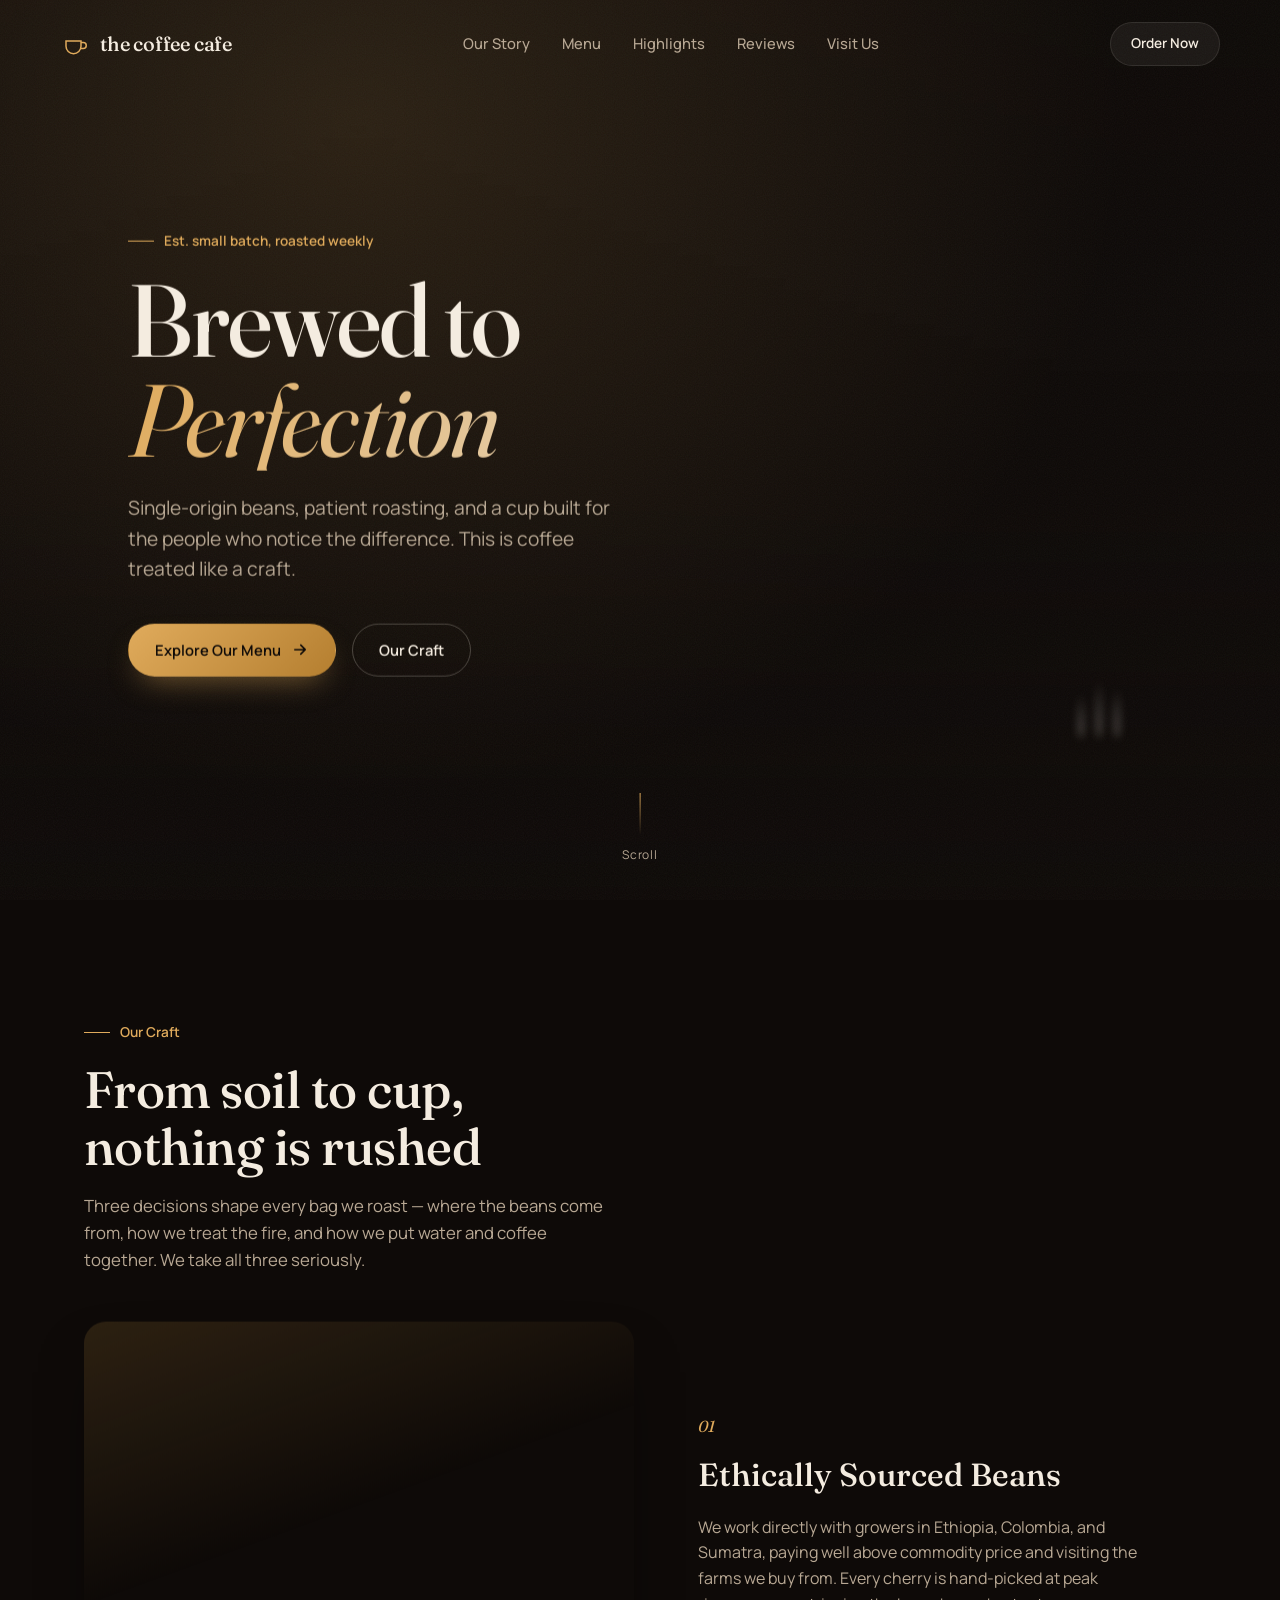
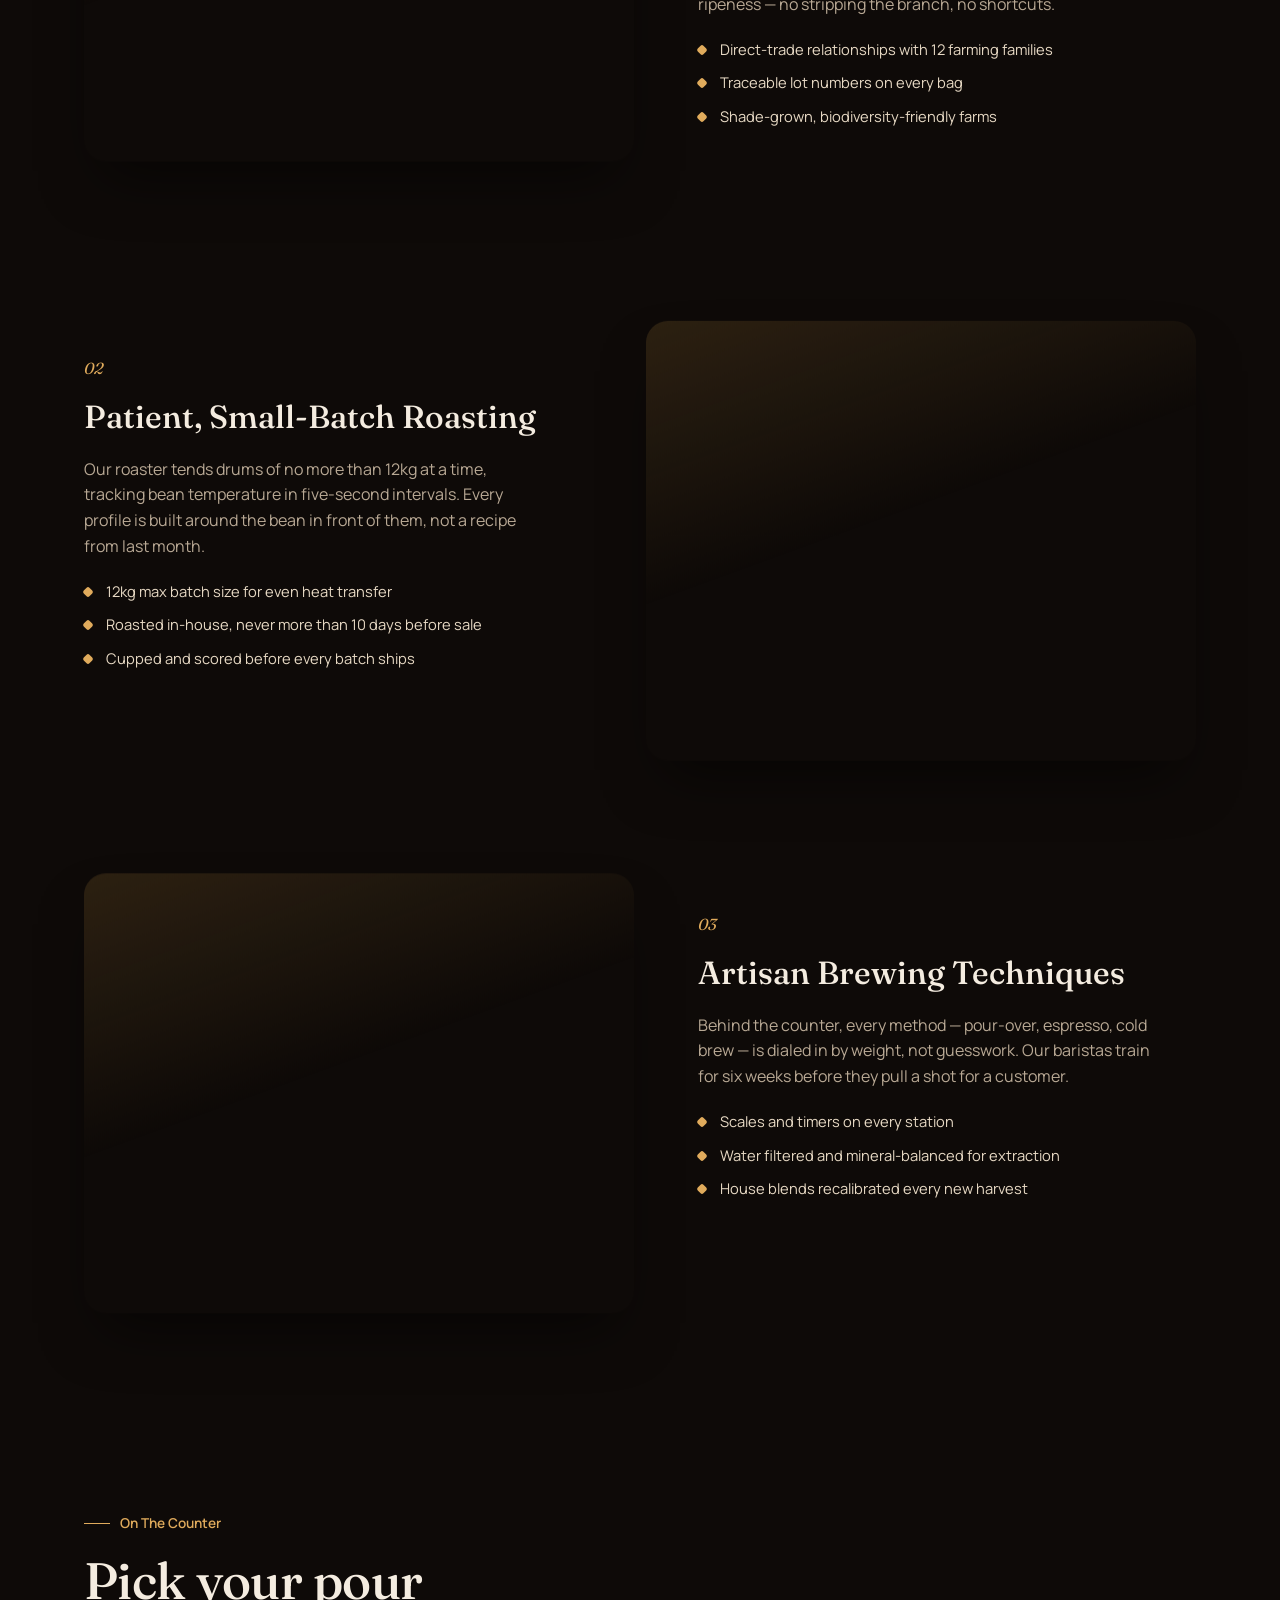
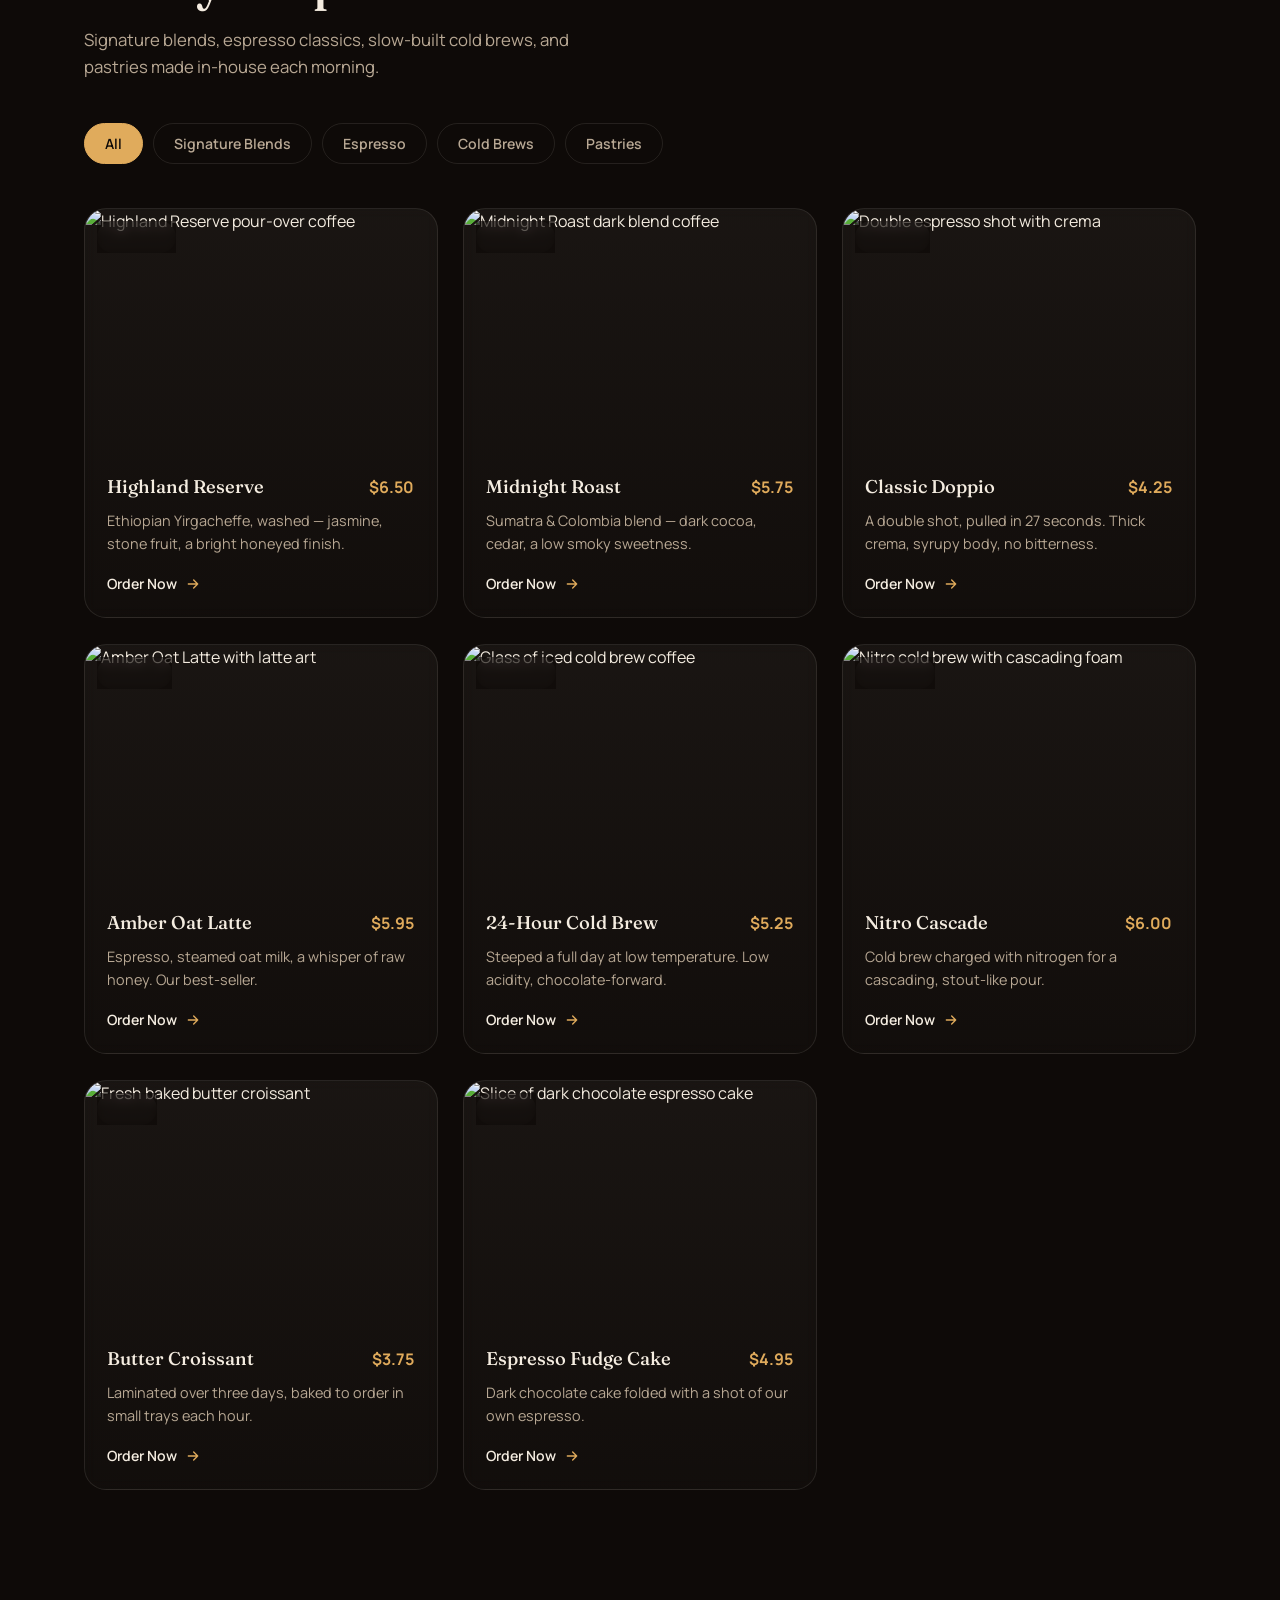
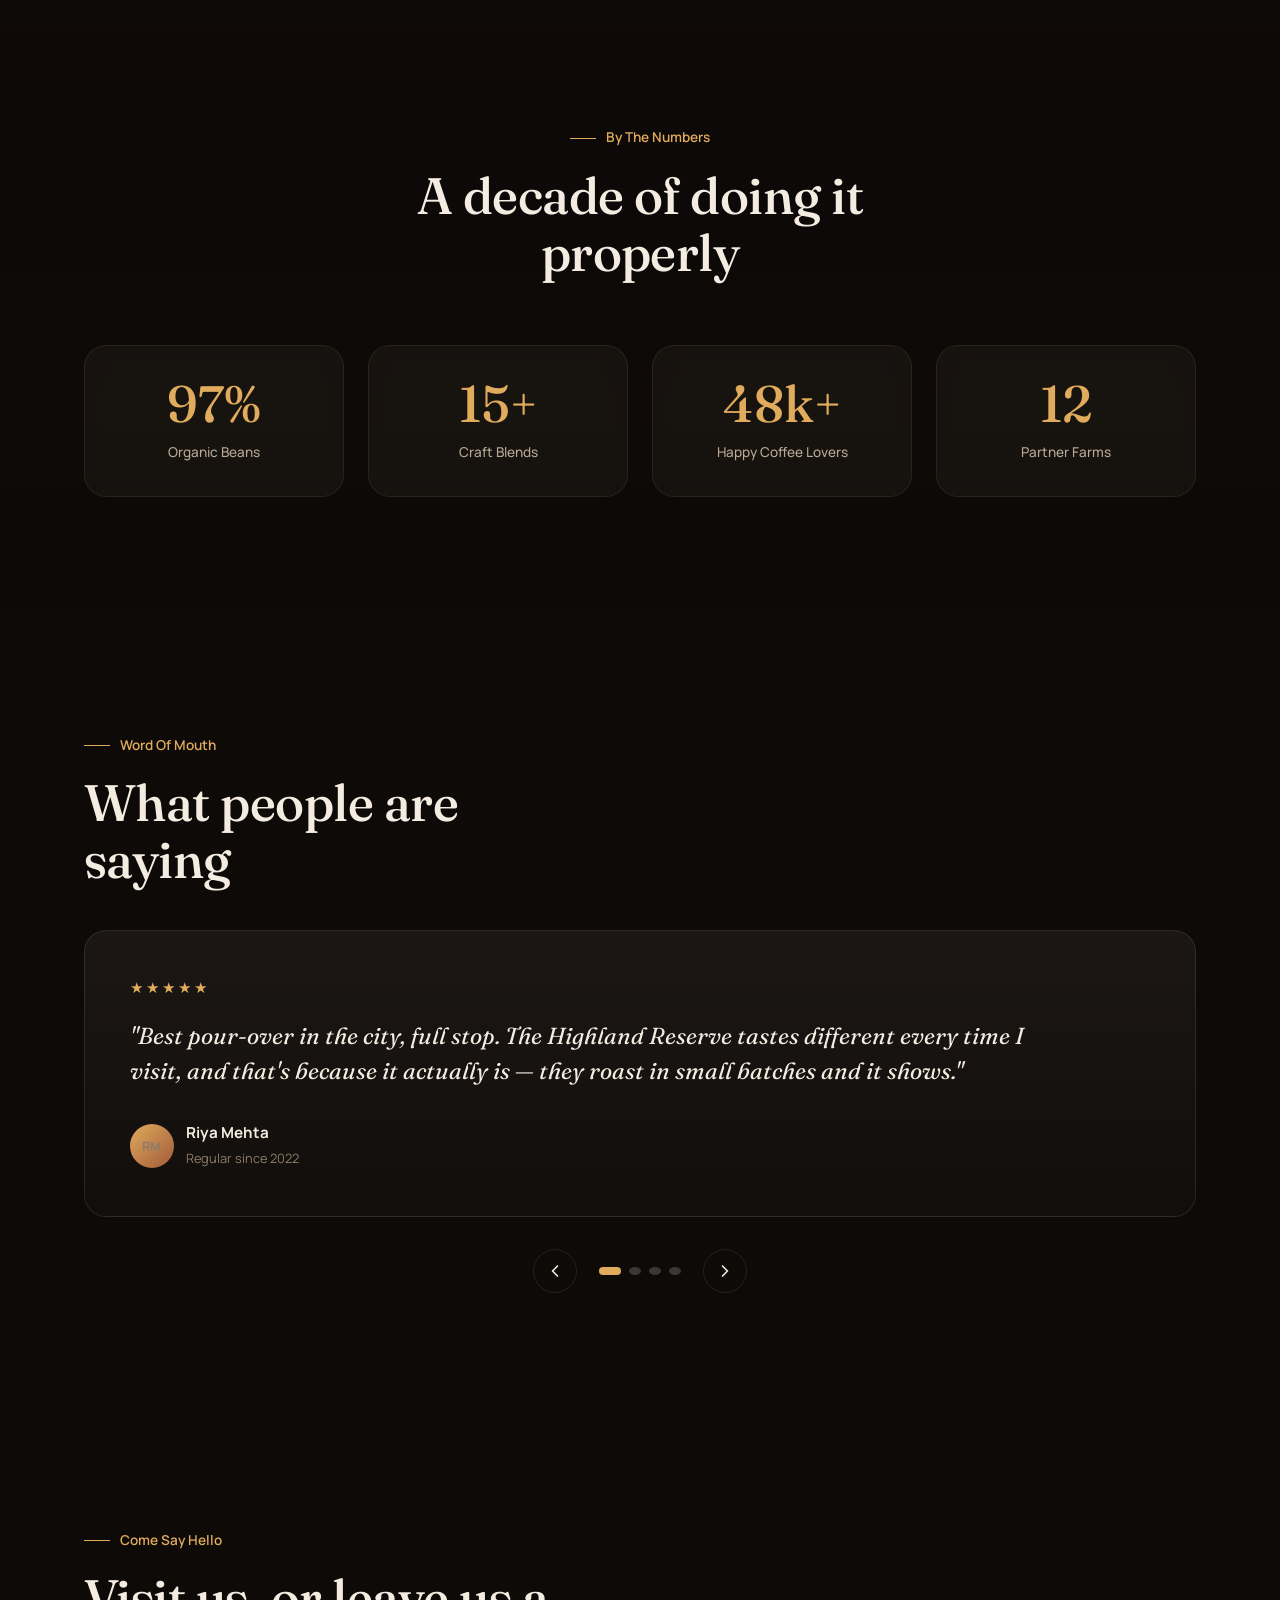
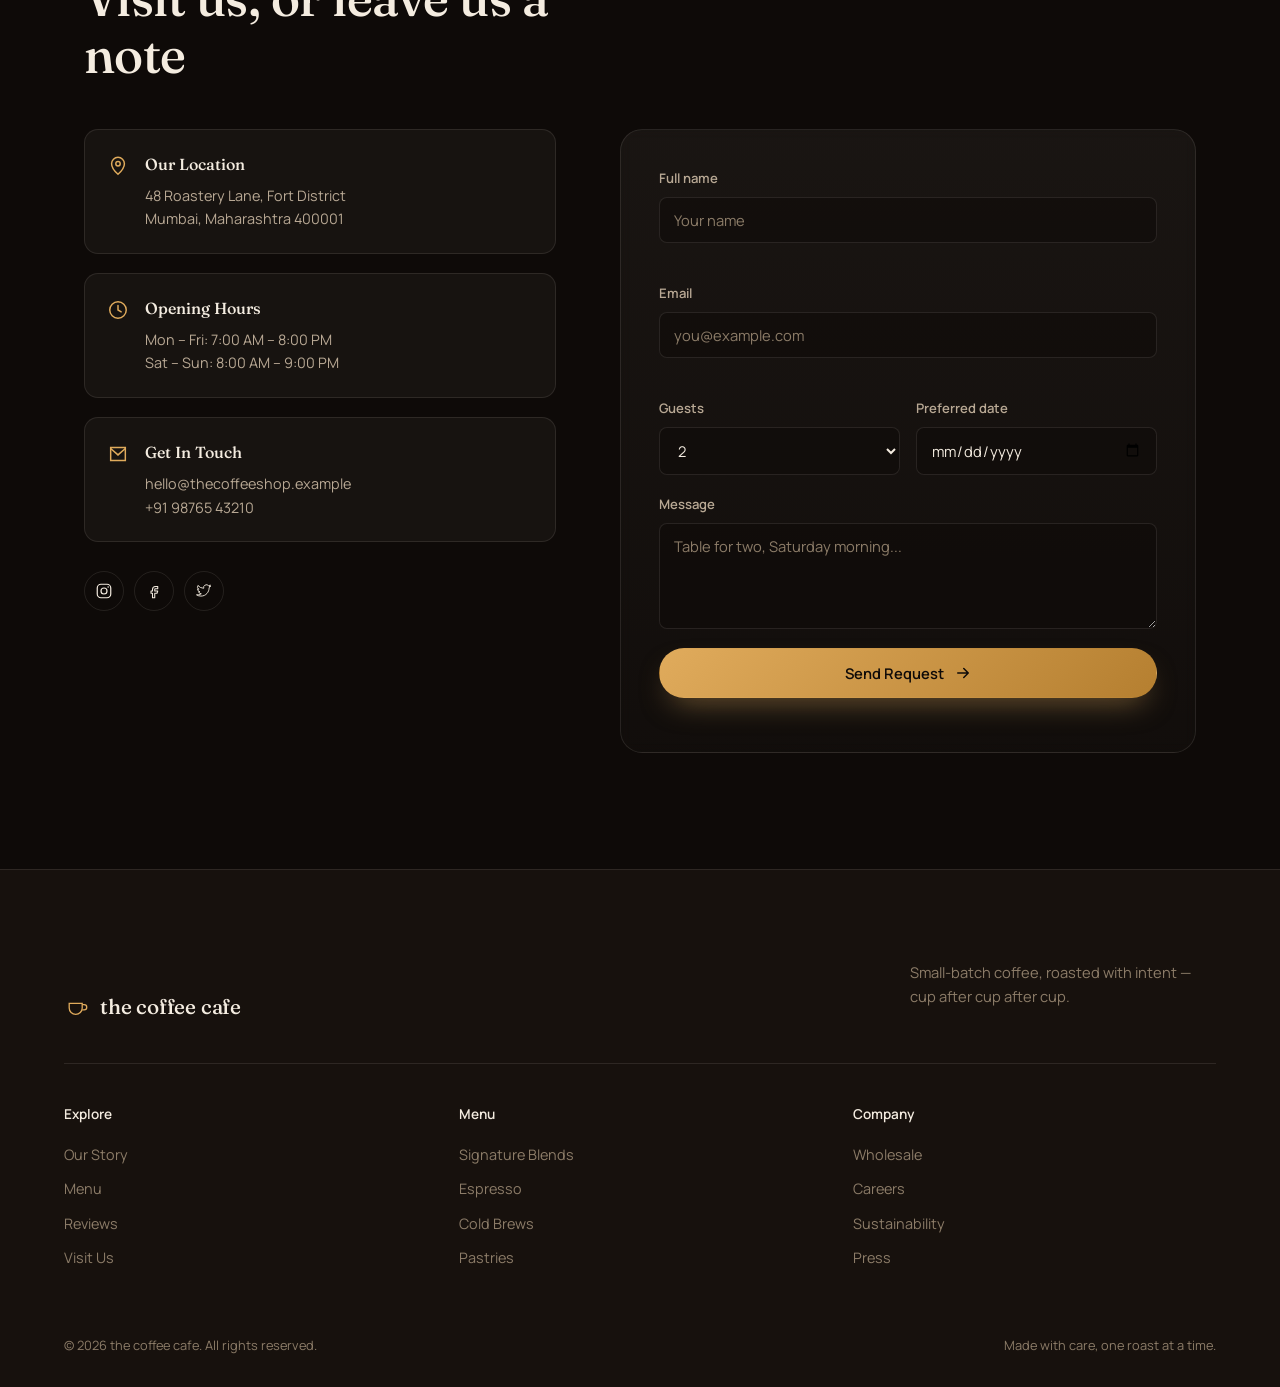
==== commit 44e7da83: "Update index.html" ====
--- a/index.html
+++ b/index.html
@@ -3,8 +3,8 @@
 <head>
 <meta charset="UTF-8">
 <meta name="viewport" content="width=device-width, initial-scale=1.0">
-<title>The Coffee Shop — Brewed to Perfection</title>
-<meta name="description" content="The Coffee Shop — small-batch, ethically sourced, artisan roasted coffee.">
+<title> The coffee cafe — Brewed to Perfection</title>
+<meta name="description" content="the coffee cafe — small-batch, ethically sourced, artisan roasted coffee.">
 
 <!-- Fonts: Fraunces (display serif with character) + Manrope (clean geometric sans for body) -->
 <link rel="preconnect" href="https://fonts.googleapis.com">
@@ -39,7 +39,7 @@
           <path d="M28 18h3a4 4 0 0 1 0 8h-3" fill="none" stroke="currentColor" stroke-width="2"/>
         </svg>
       </span>
-      <span class="brand__text">The Coffee Shop</span>
+      <span class="brand__text">the coffee cafe</span>
     </a>
 
     <nav class="main-nav" id="mainNav" aria-label="Primary">
@@ -536,7 +536,7 @@
           <path d="M28 18h3a4 4 0 0 1 0 8h-3" fill="none" stroke="currentColor" stroke-width="2"/>
         </svg>
       </span>
-      <span class="brand__text">The Coffee Shop</span>
+      <span class="brand__text">the coffee cafe</span>
     </div>
     <p class="site-footer__note">Small-batch coffee, roasted with intent — cup after cup after cup.</p>
   </div>
@@ -566,7 +566,7 @@
   </div>
 
   <div class="site-footer__bottom">
-    <span>© 2026 The Coffee Shop. All rights reserved.</span>
+    <span>© 2026 the coffee cafe. All rights reserved.</span>
     <span>Made with care, one roast at a time.</span>
   </div>
 </footer>
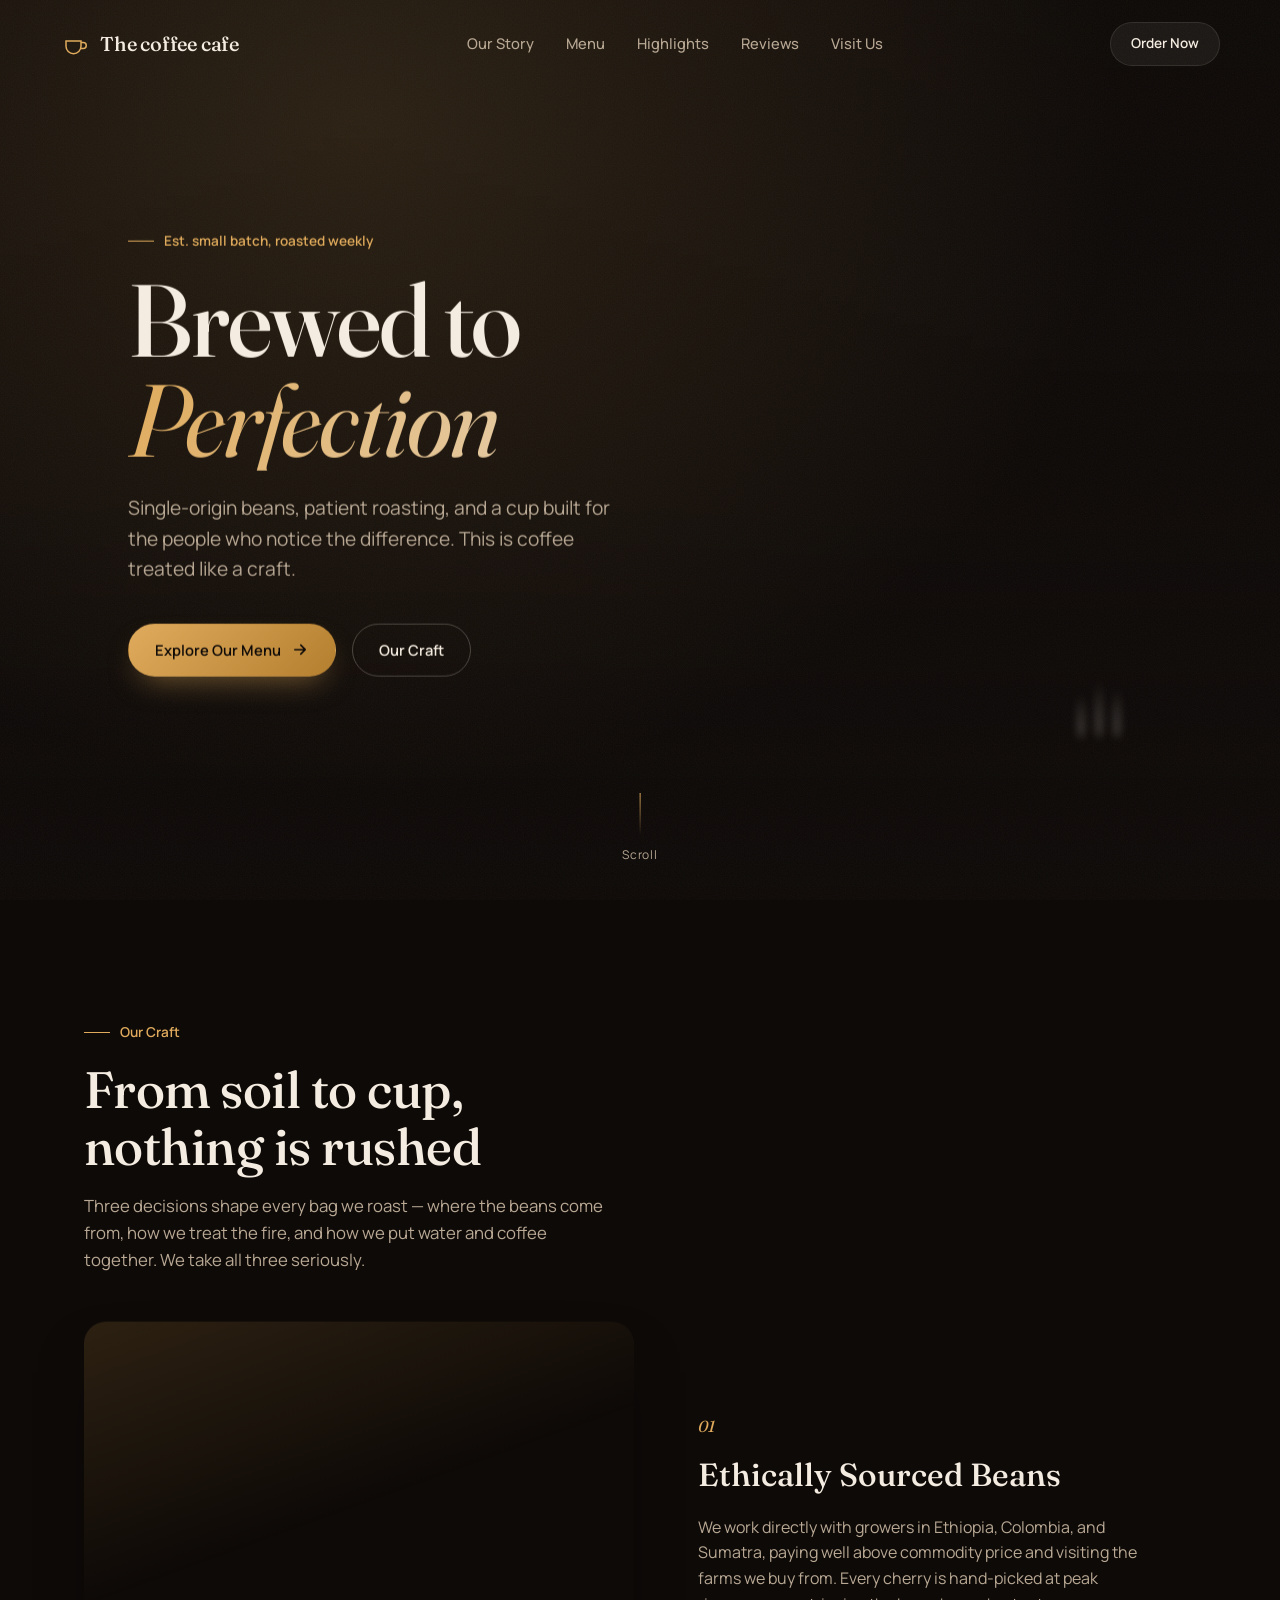
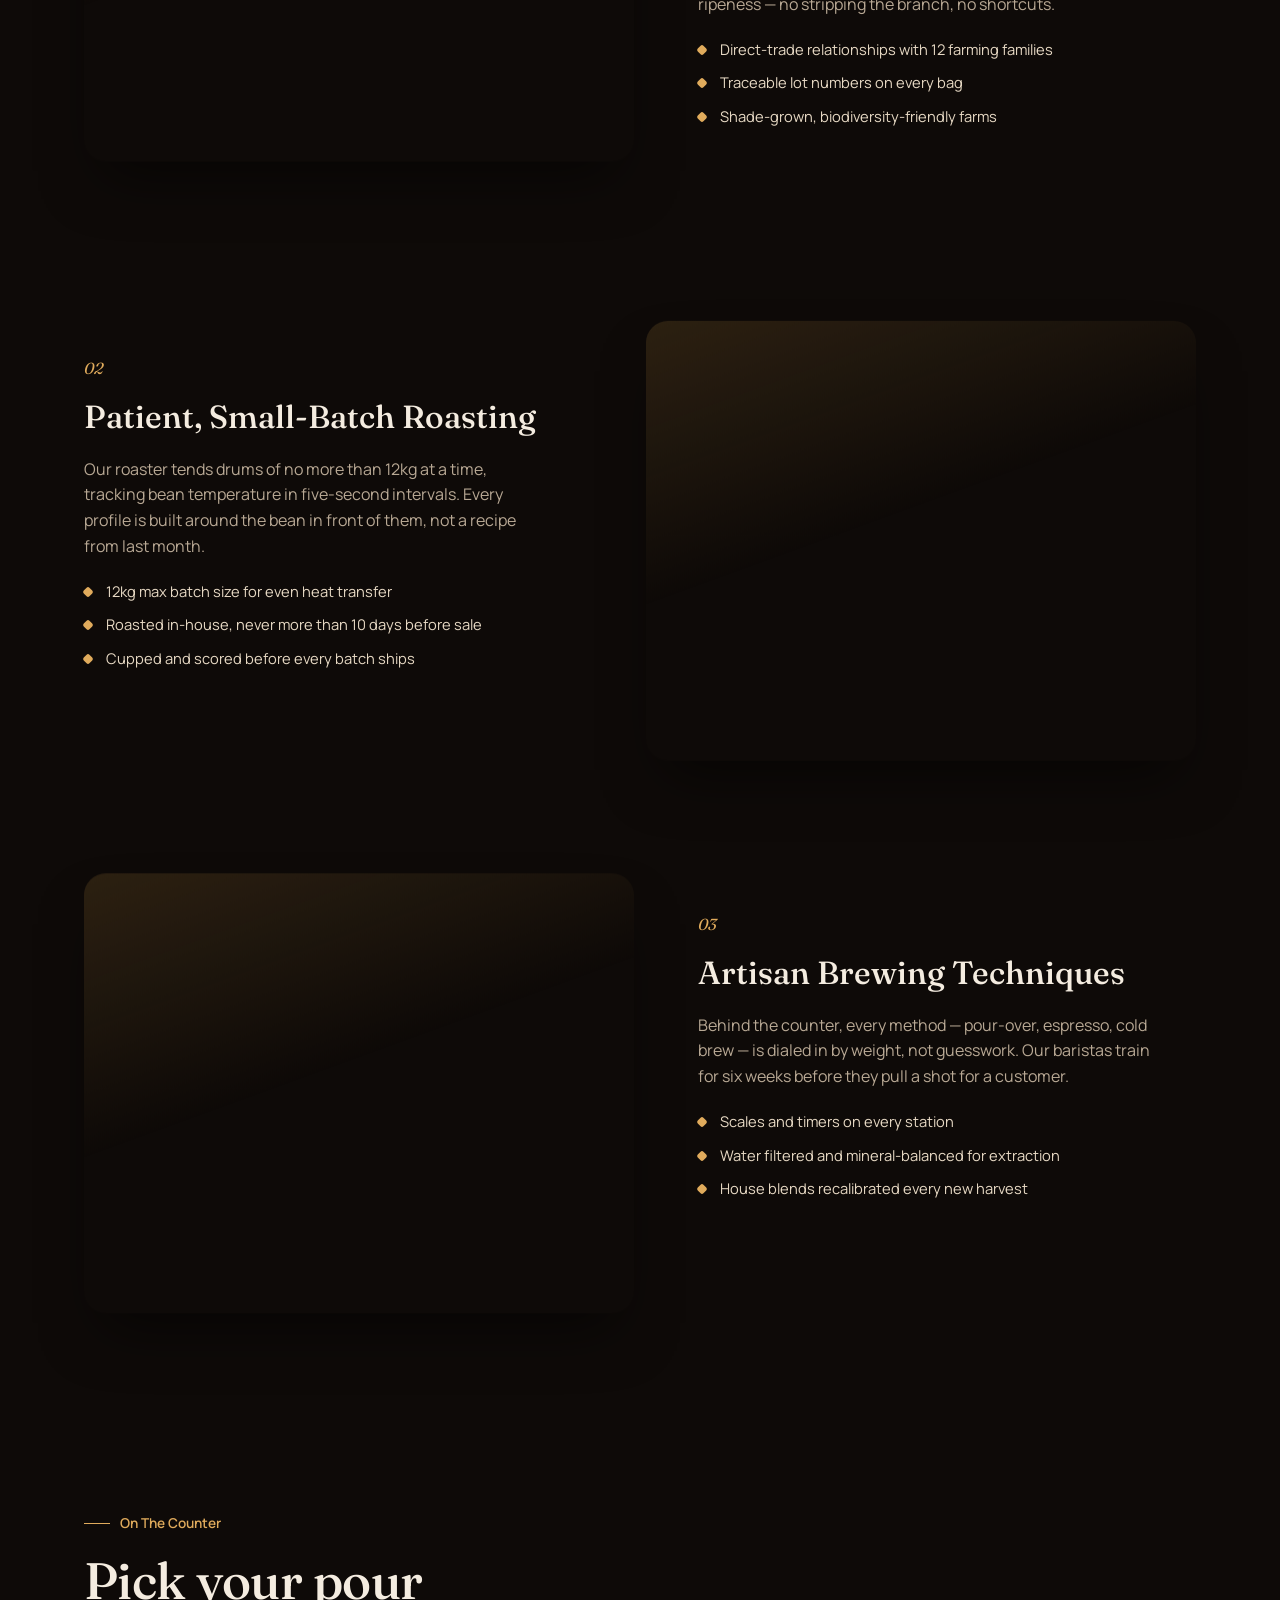
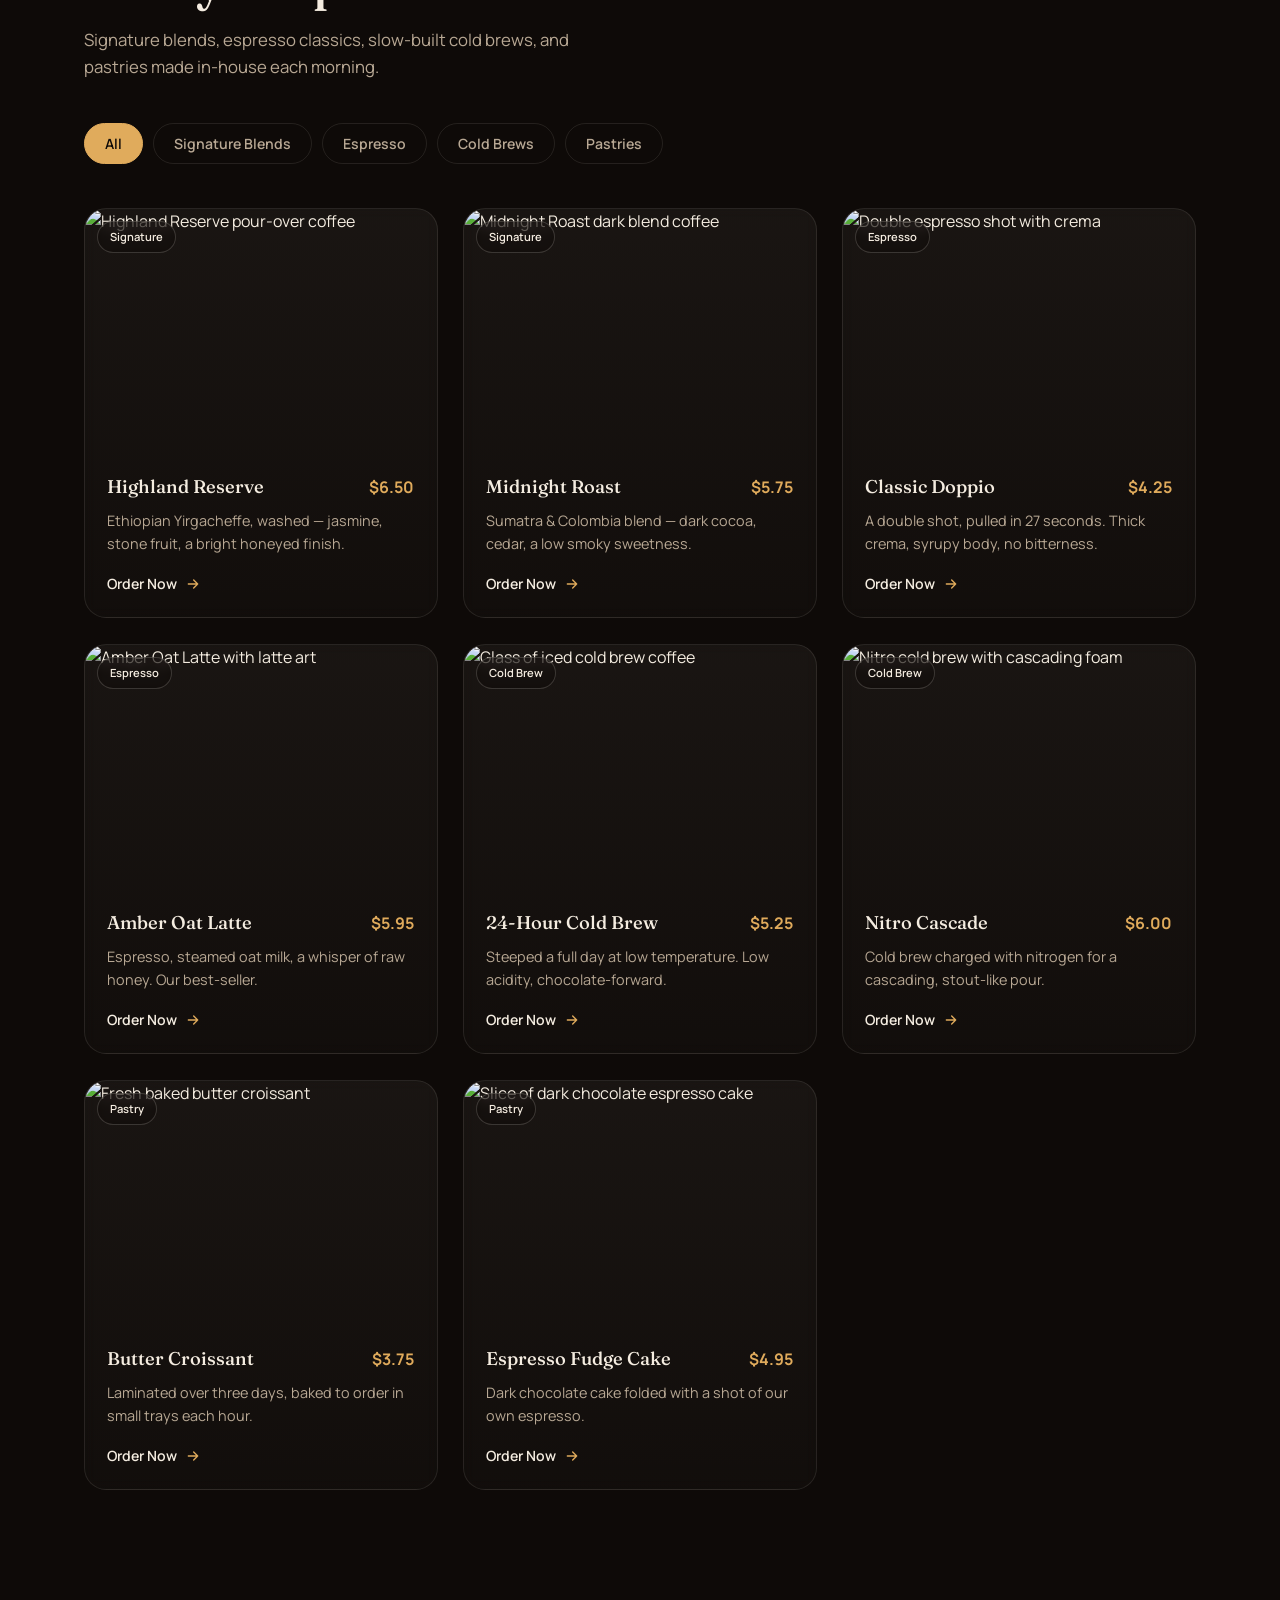
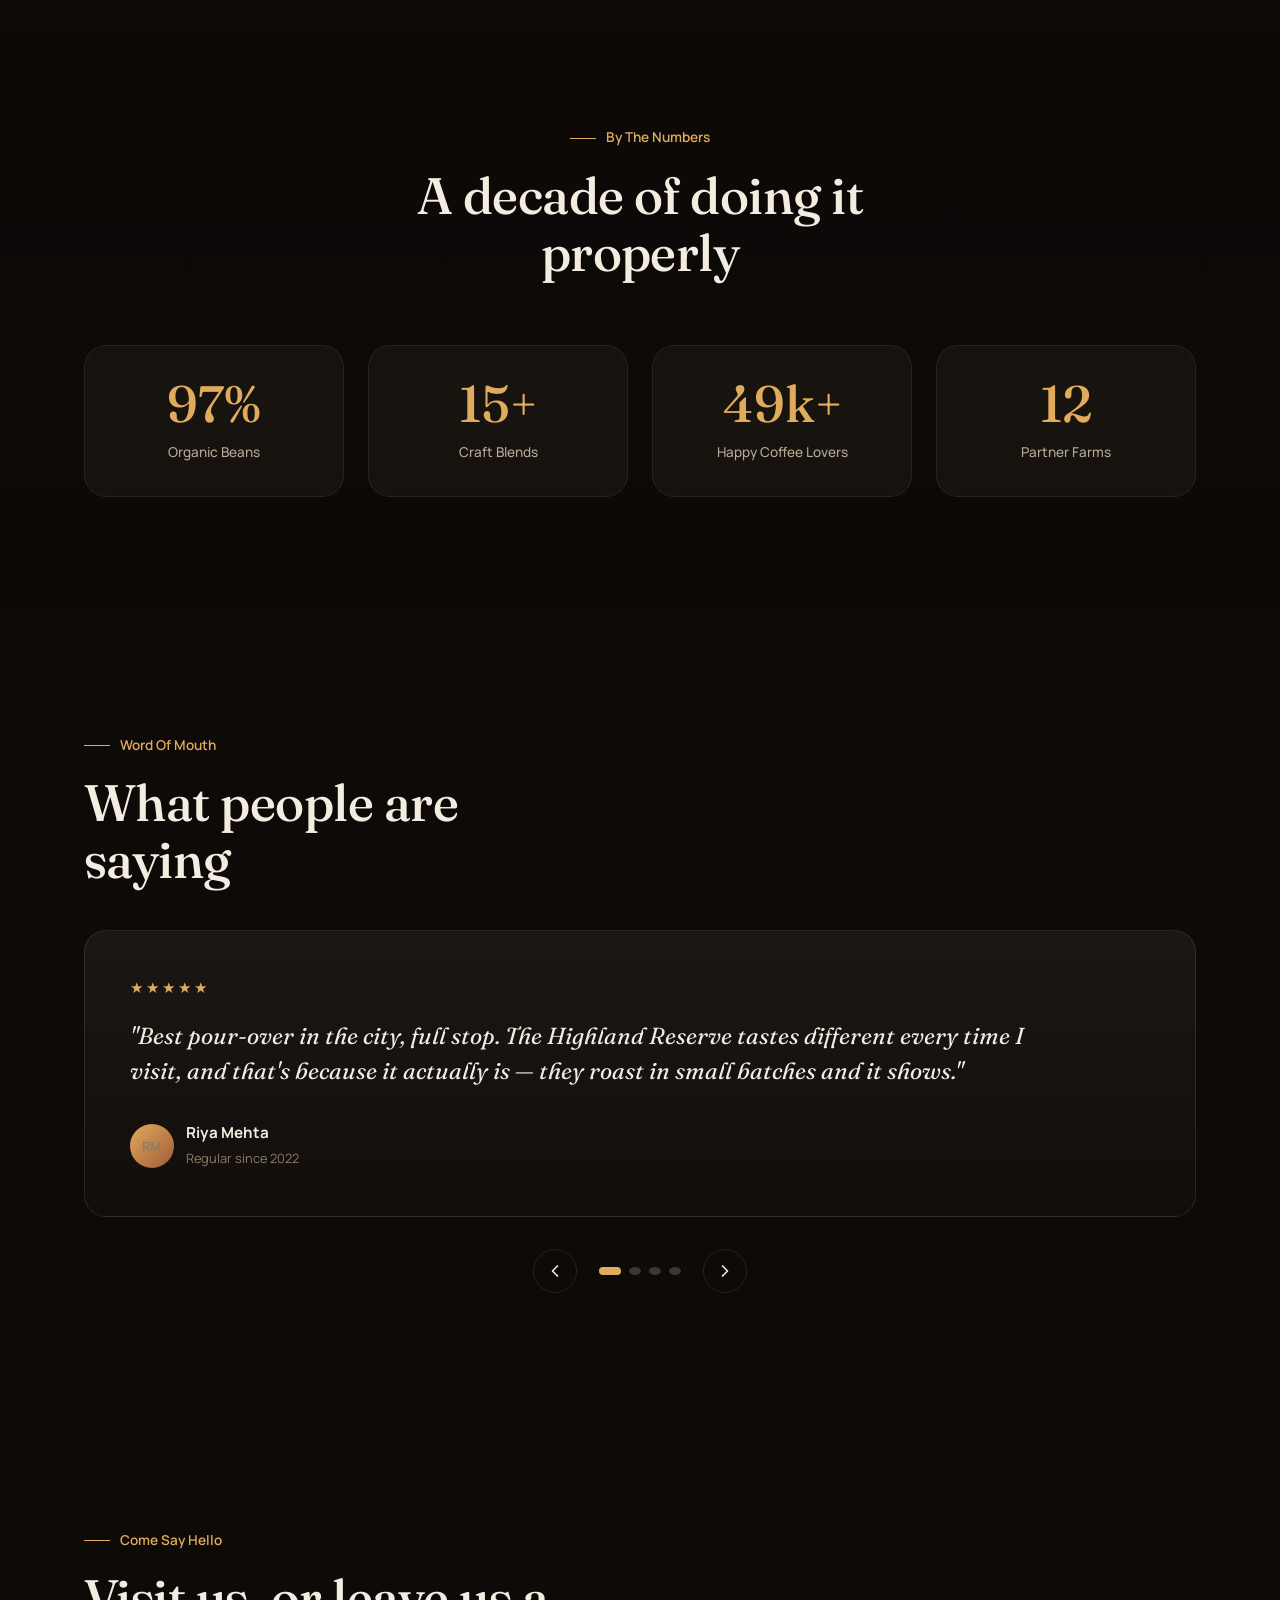
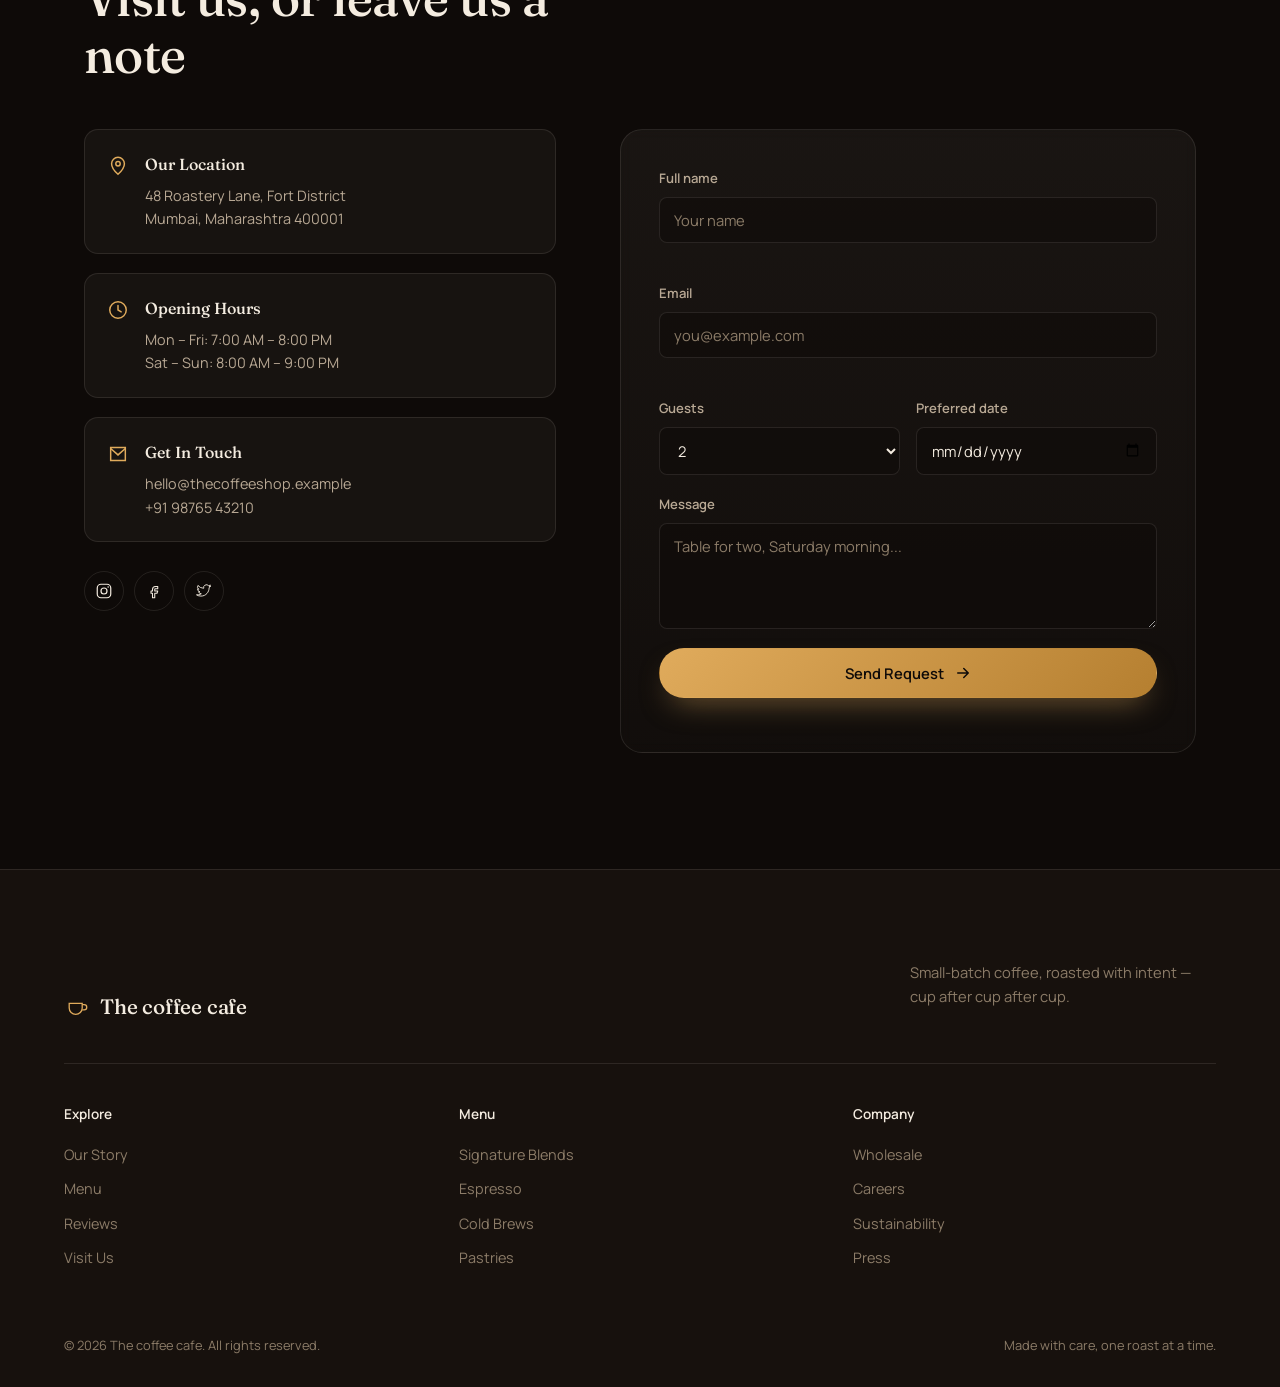
==== commit 515201b8: "Update index.html" ====
--- a/index.html
+++ b/index.html
@@ -4,7 +4,7 @@
 <meta charset="UTF-8">
 <meta name="viewport" content="width=device-width, initial-scale=1.0">
 <title> The coffee cafe — Brewed to Perfection</title>
-<meta name="description" content="the coffee cafe — small-batch, ethically sourced, artisan roasted coffee.">
+<meta name="description" content="The coffee cafe — small-batch, ethically sourced, artisan roasted coffee.">
 
 <!-- Fonts: Fraunces (display serif with character) + Manrope (clean geometric sans for body) -->
 <link rel="preconnect" href="https://fonts.googleapis.com">
@@ -39,7 +39,7 @@
           <path d="M28 18h3a4 4 0 0 1 0 8h-3" fill="none" stroke="currentColor" stroke-width="2"/>
         </svg>
       </span>
-      <span class="brand__text">the coffee cafe</span>
+      <span class="brand__text">The coffee cafe</span>
     </a>
 
     <nav class="main-nav" id="mainNav" aria-label="Primary">
@@ -536,7 +536,7 @@
           <path d="M28 18h3a4 4 0 0 1 0 8h-3" fill="none" stroke="currentColor" stroke-width="2"/>
         </svg>
       </span>
-      <span class="brand__text">the coffee cafe</span>
+      <span class="brand__text">The coffee cafe</span>
     </div>
     <p class="site-footer__note">Small-batch coffee, roasted with intent — cup after cup after cup.</p>
   </div>
@@ -566,7 +566,7 @@
   </div>
 
   <div class="site-footer__bottom">
-    <span>© 2026 the coffee cafe. All rights reserved.</span>
+    <span>© 2026 The coffee cafe. All rights reserved.</span>
     <span>Made with care, one roast at a time.</span>
   </div>
 </footer>
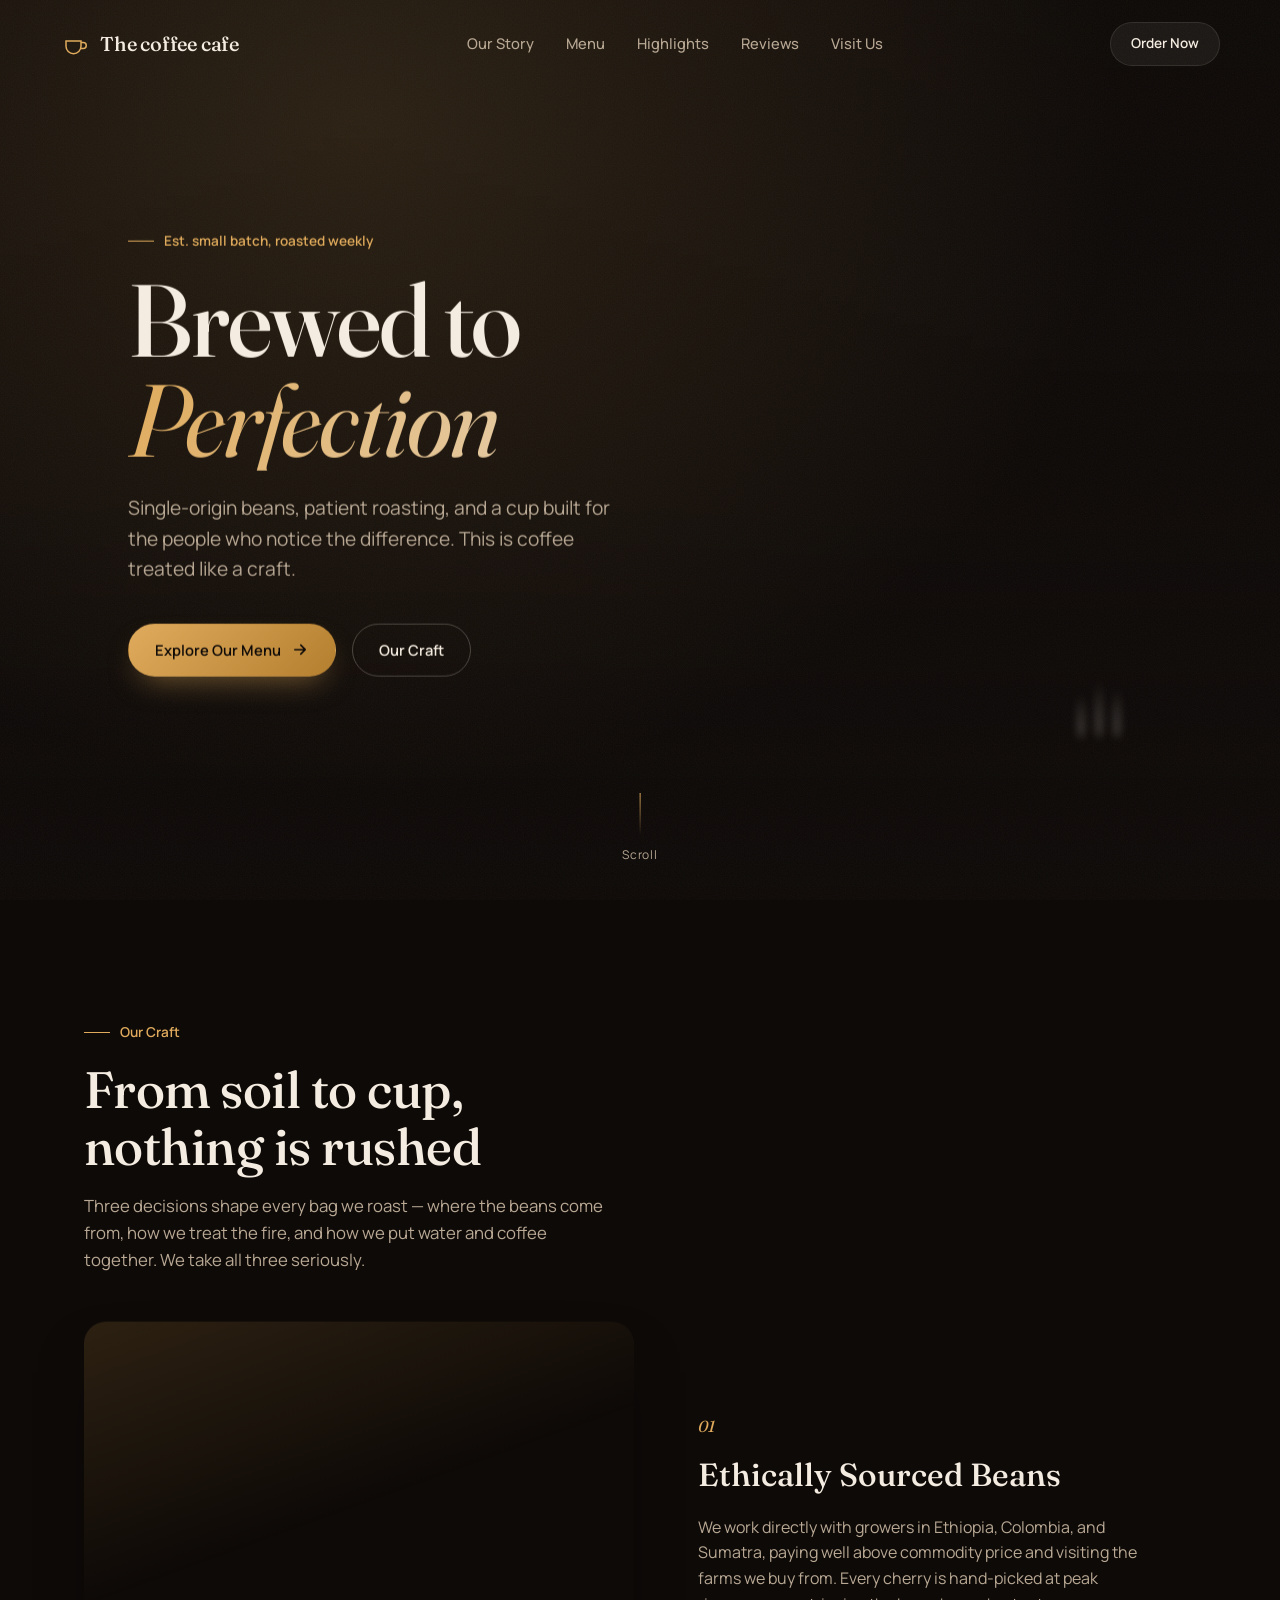
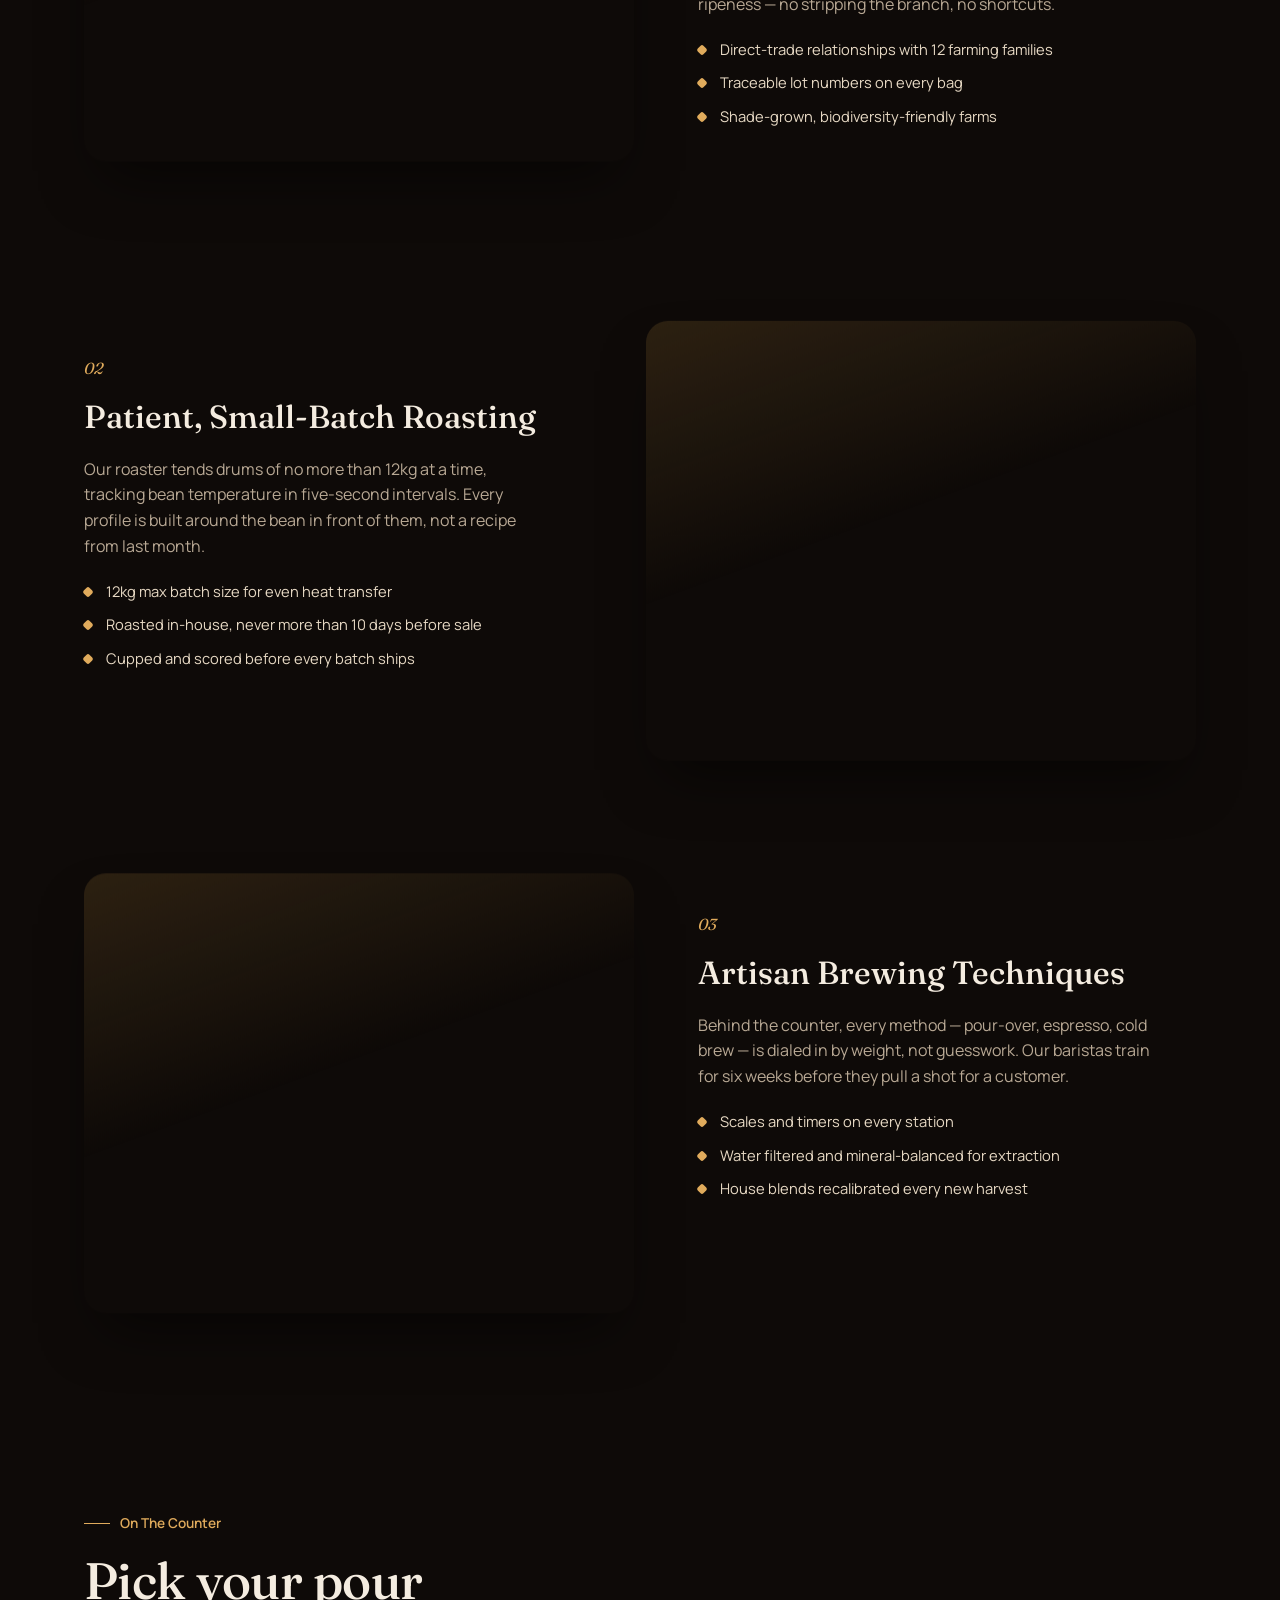
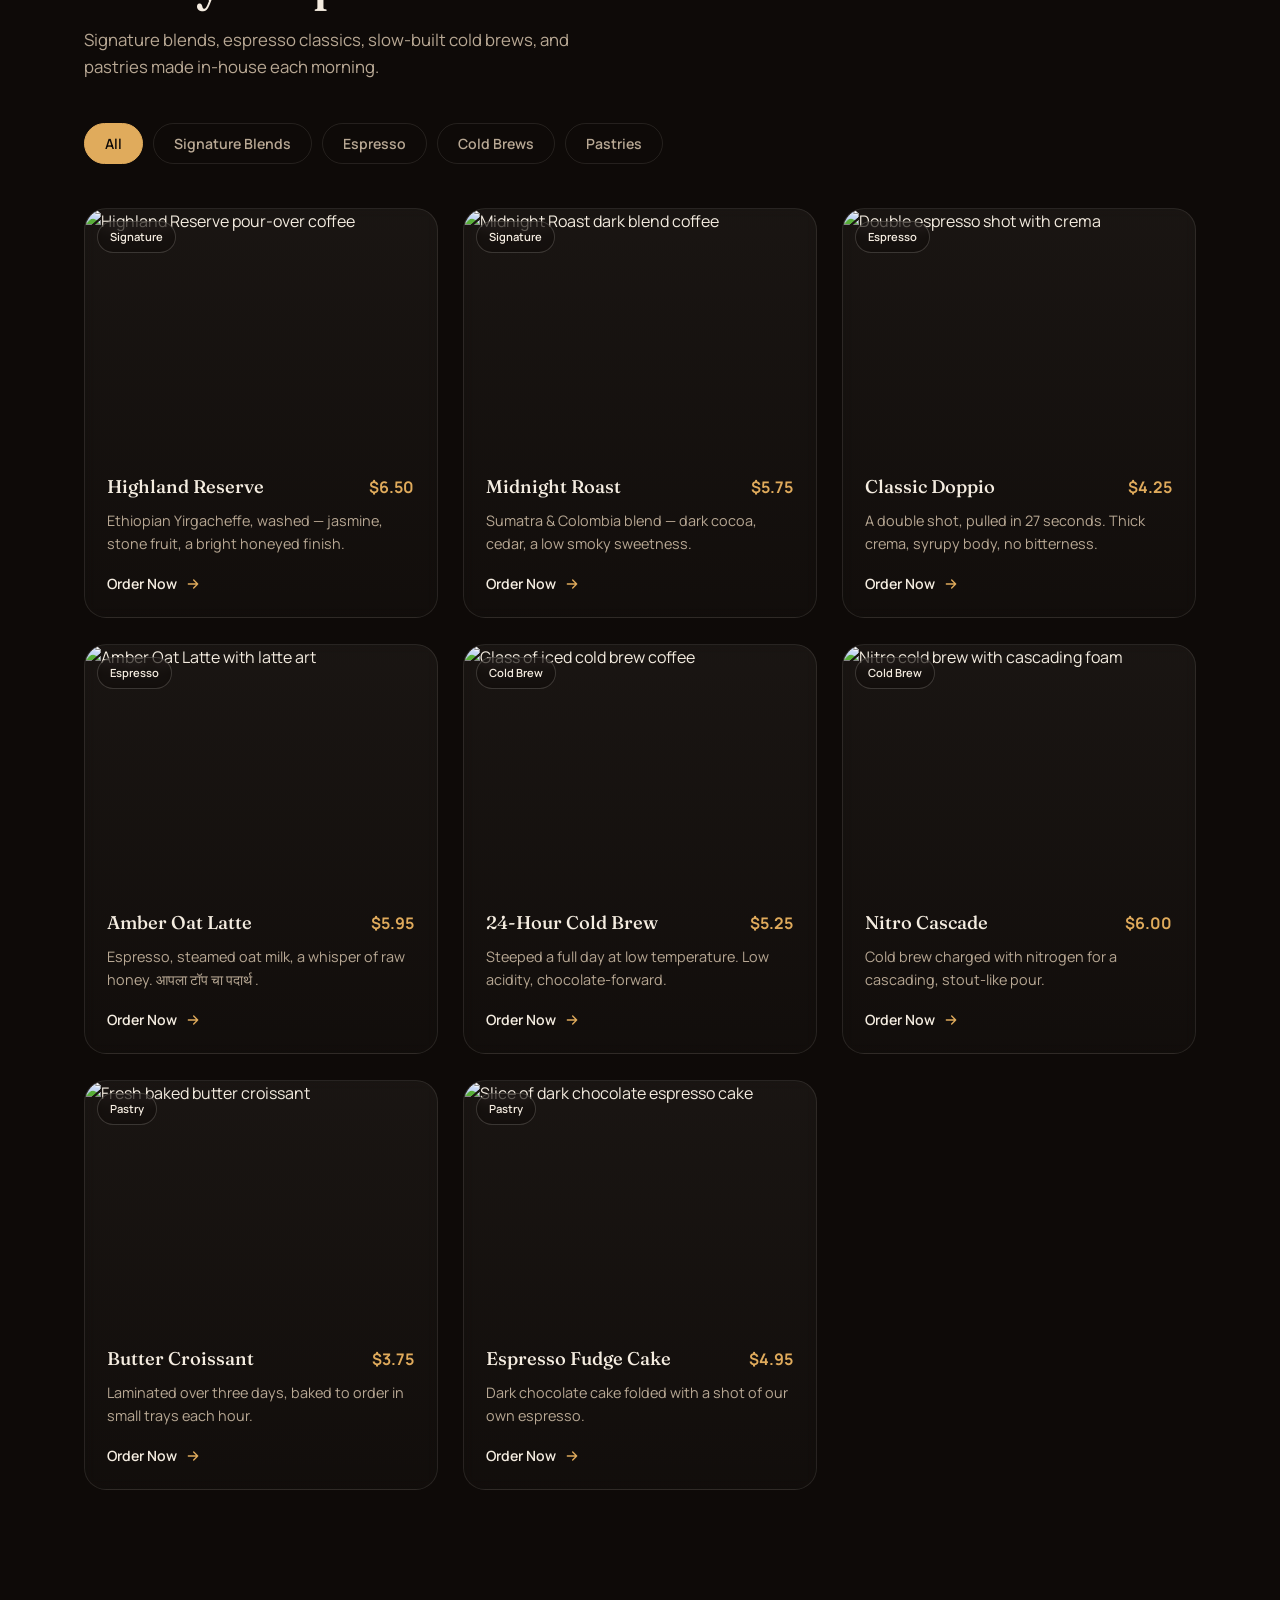
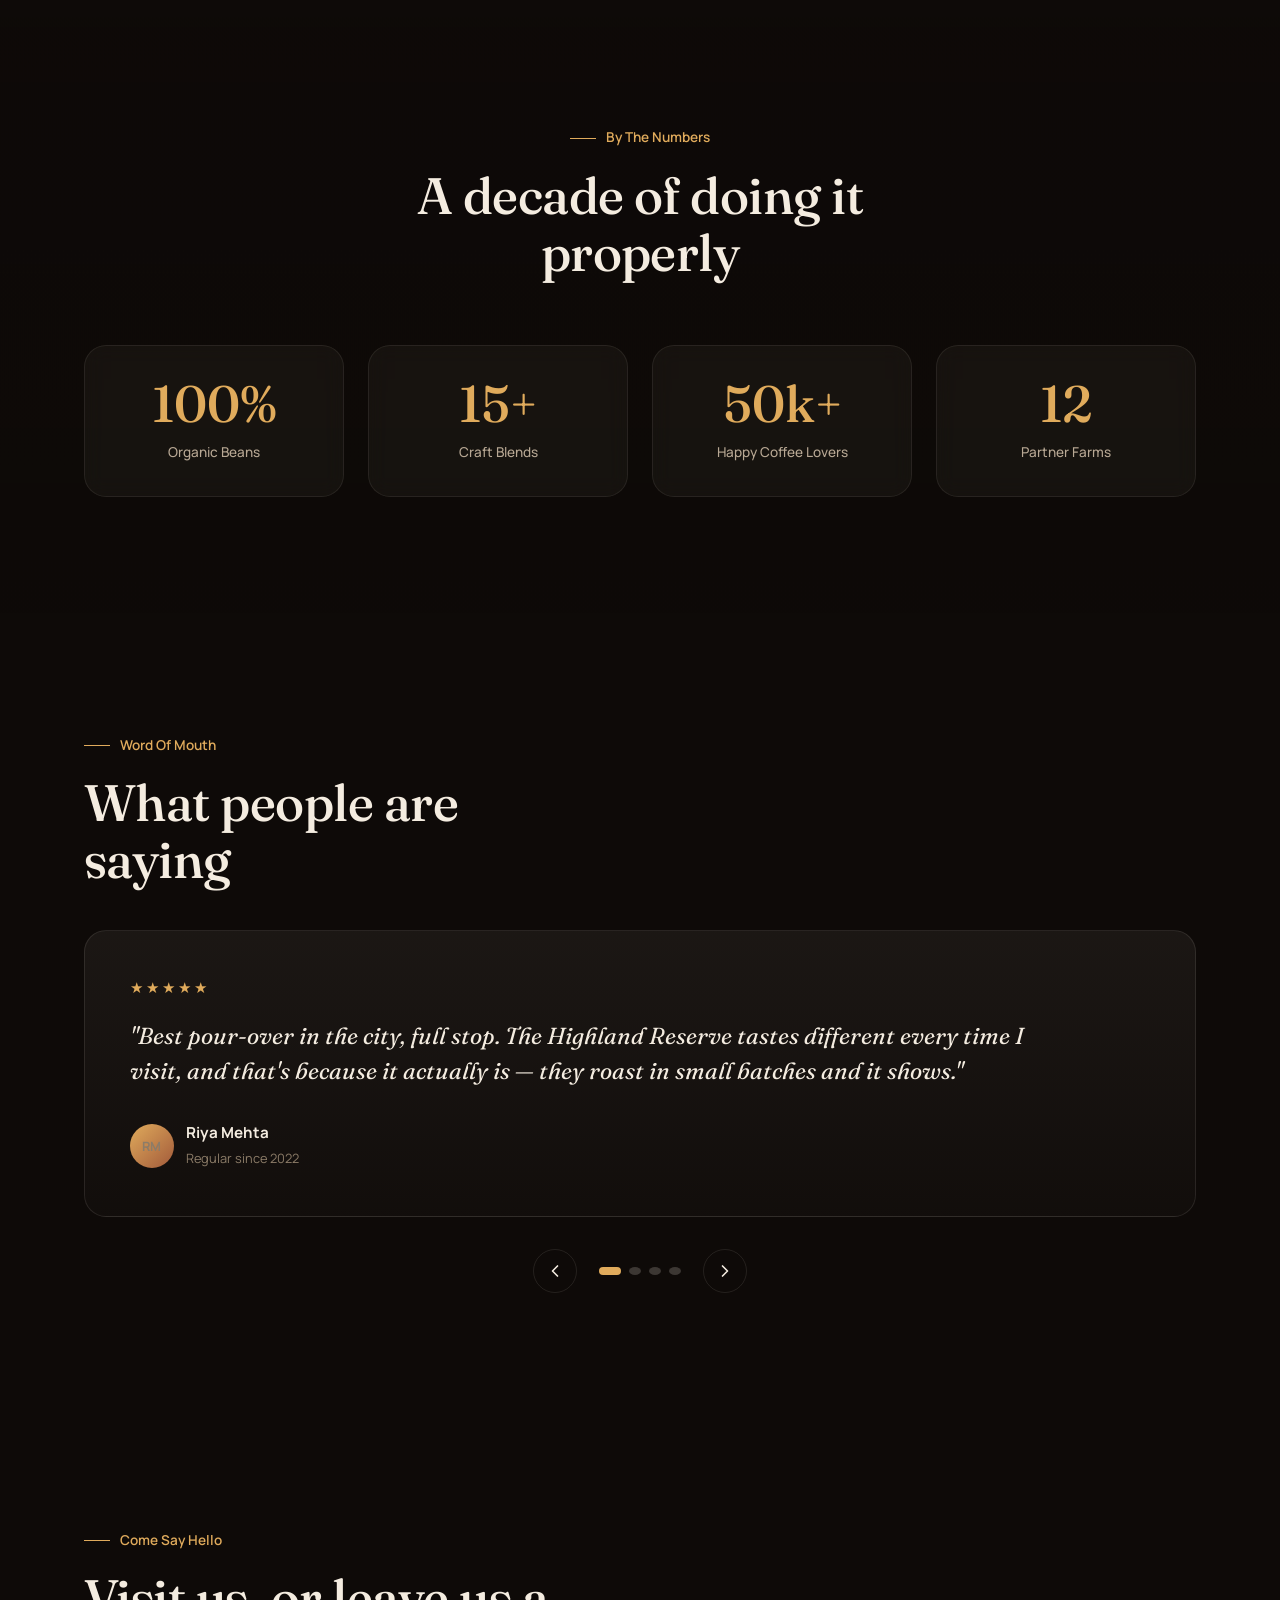
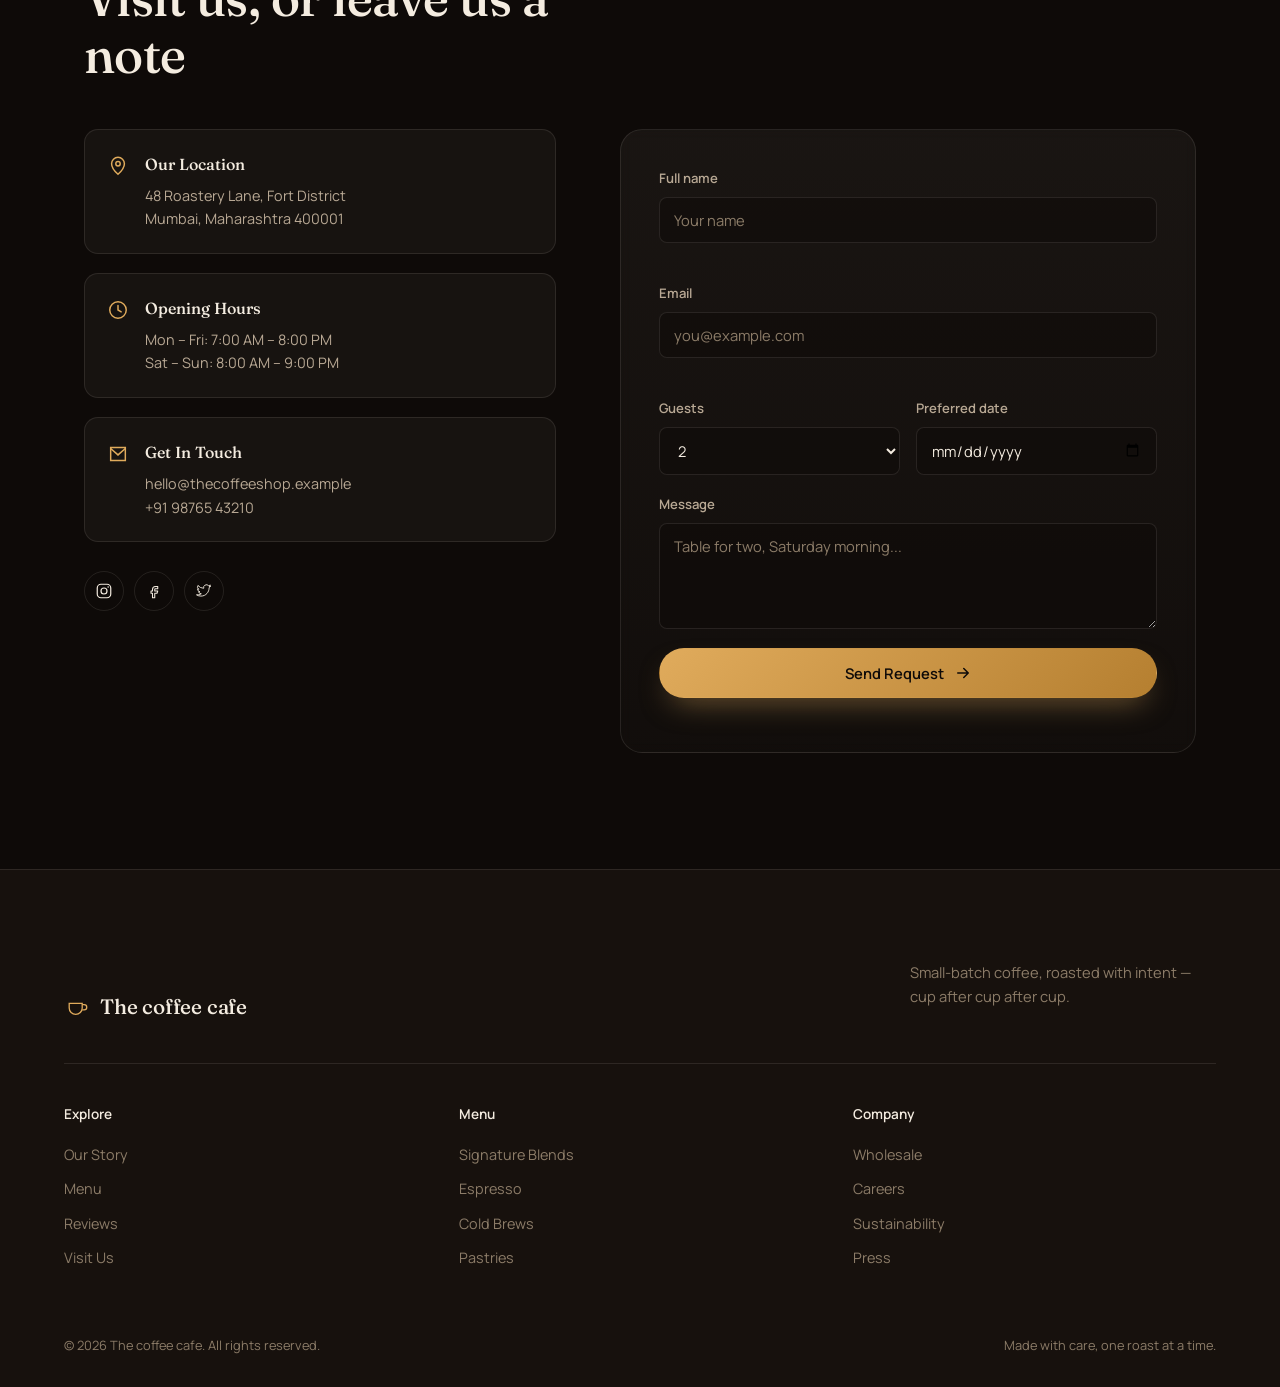
==== commit eca5b17f: "Update index.html" ====
--- a/index.html
+++ b/index.html
@@ -255,7 +255,8 @@
             <h3>Amber Oat Latte</h3>
             <span class="menu-card__price">$5.95</span>
           </div>
-          <p>Espresso, steamed oat milk, a whisper of raw honey. Our best-seller.</p>
+          <p>Espresso, steamed oat milk, a whisper of raw honey. 
+आपला टॉप चा पदार्थ .</p>
           <button class="menu-card__cta">
             <span>Order Now</span>
             <svg width="16" height="16" viewBox="0 0 24 24" fill="none" aria-hidden="true"><path d="M5 12h14M13 6l6 6-6 6" stroke="currentColor" stroke-width="2" stroke-linecap="round" stroke-linejoin="round"/></svg>
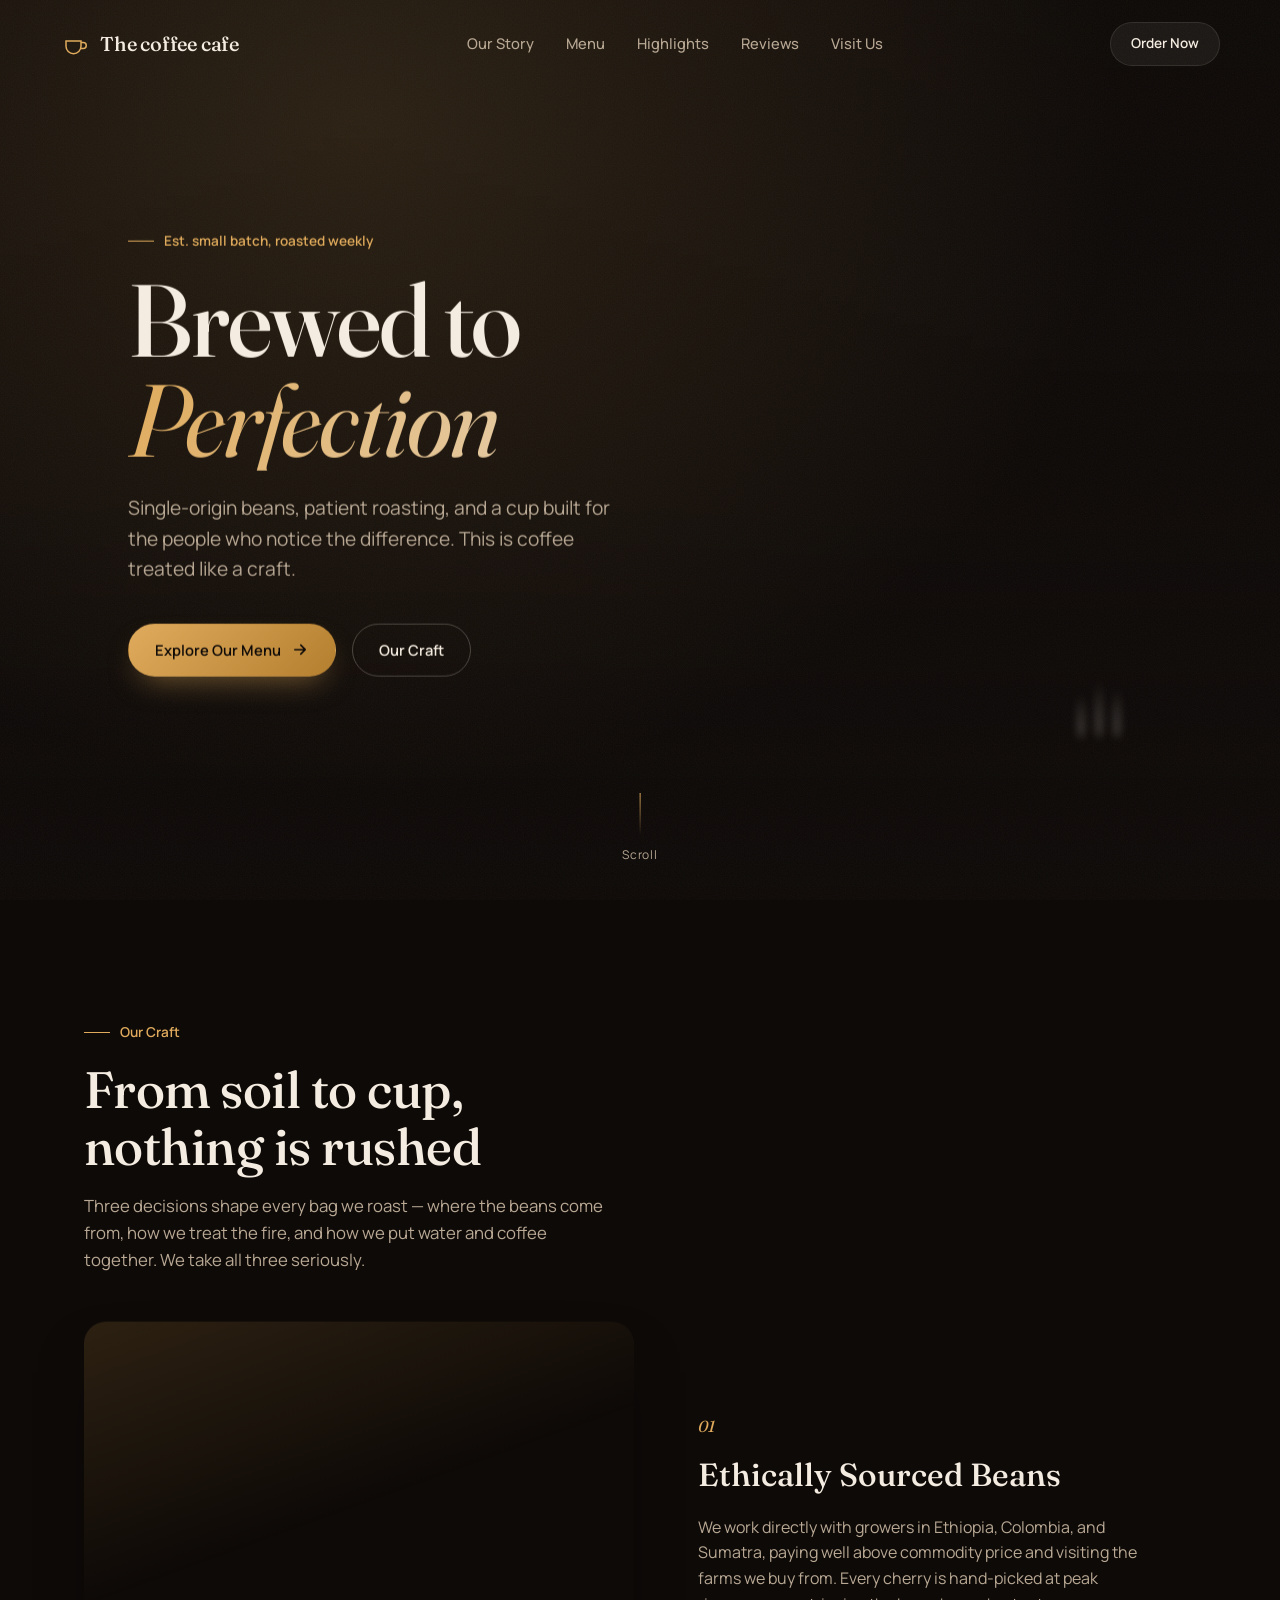
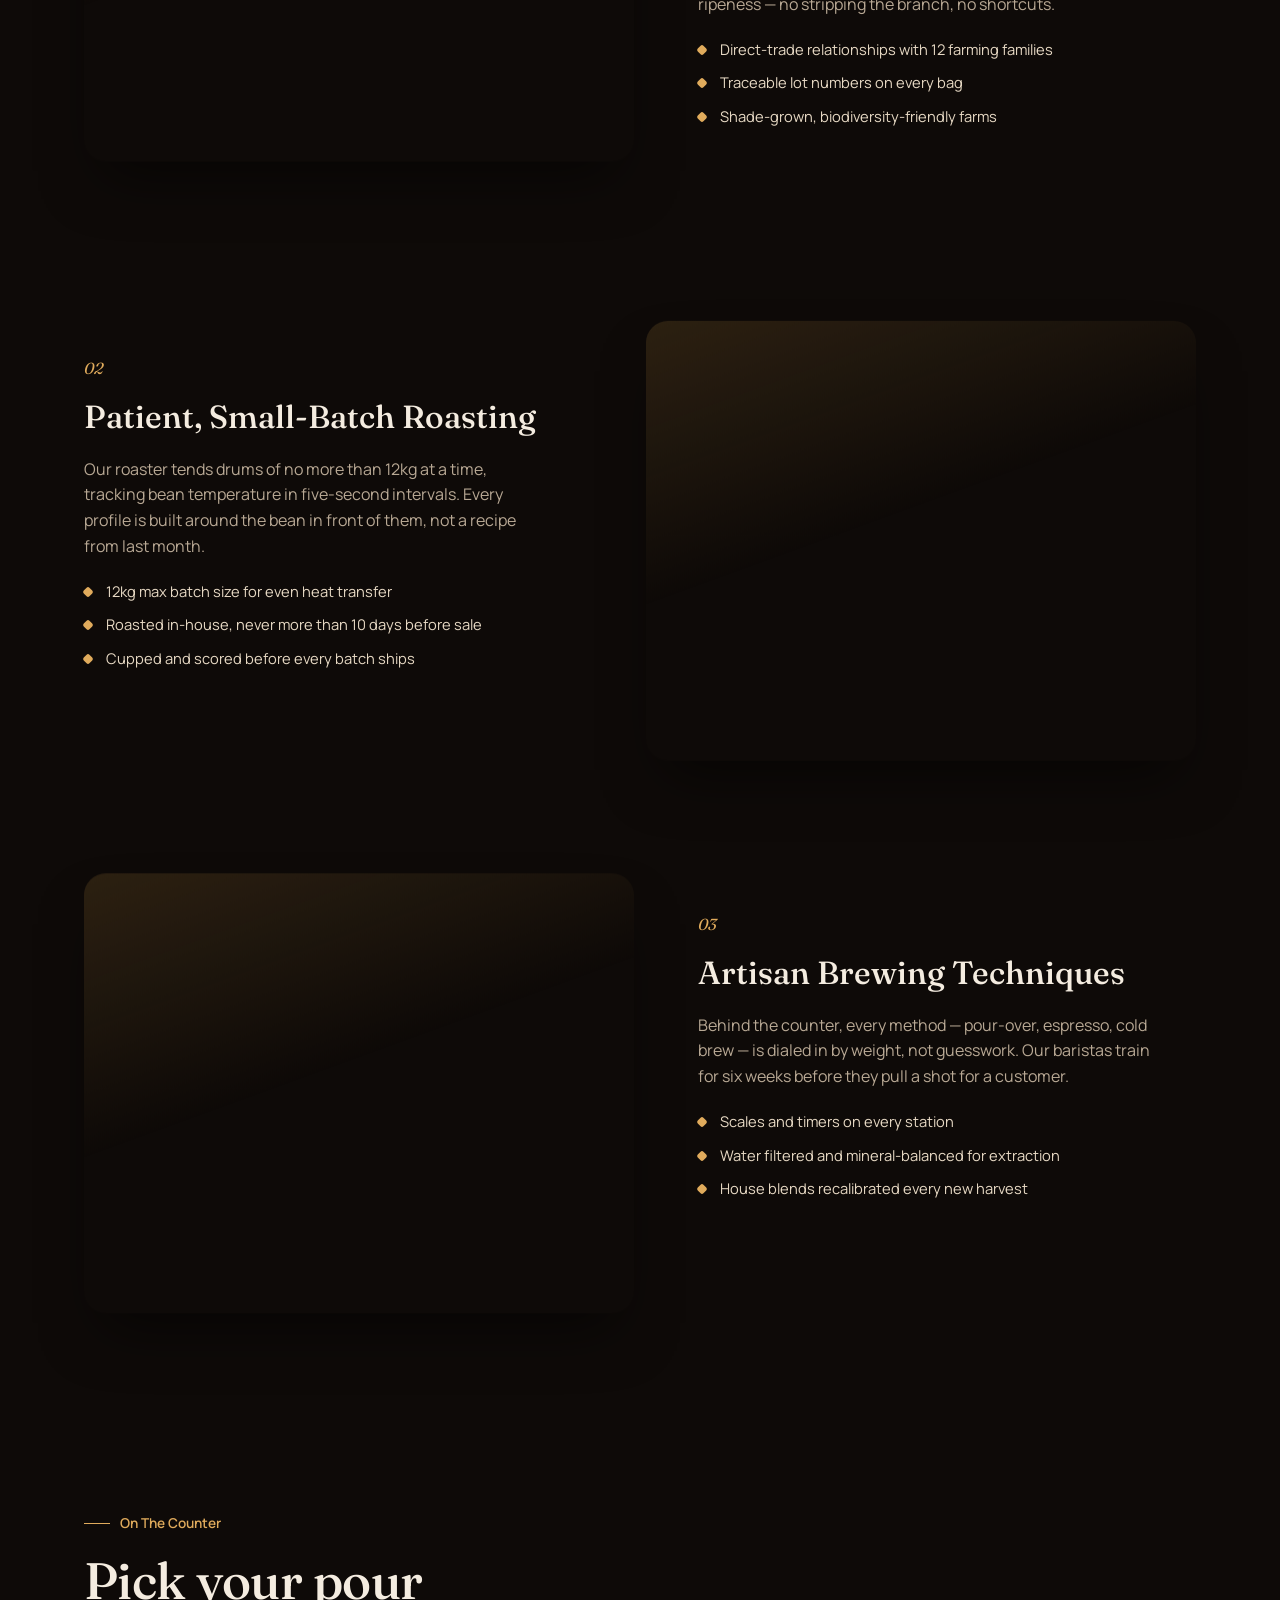
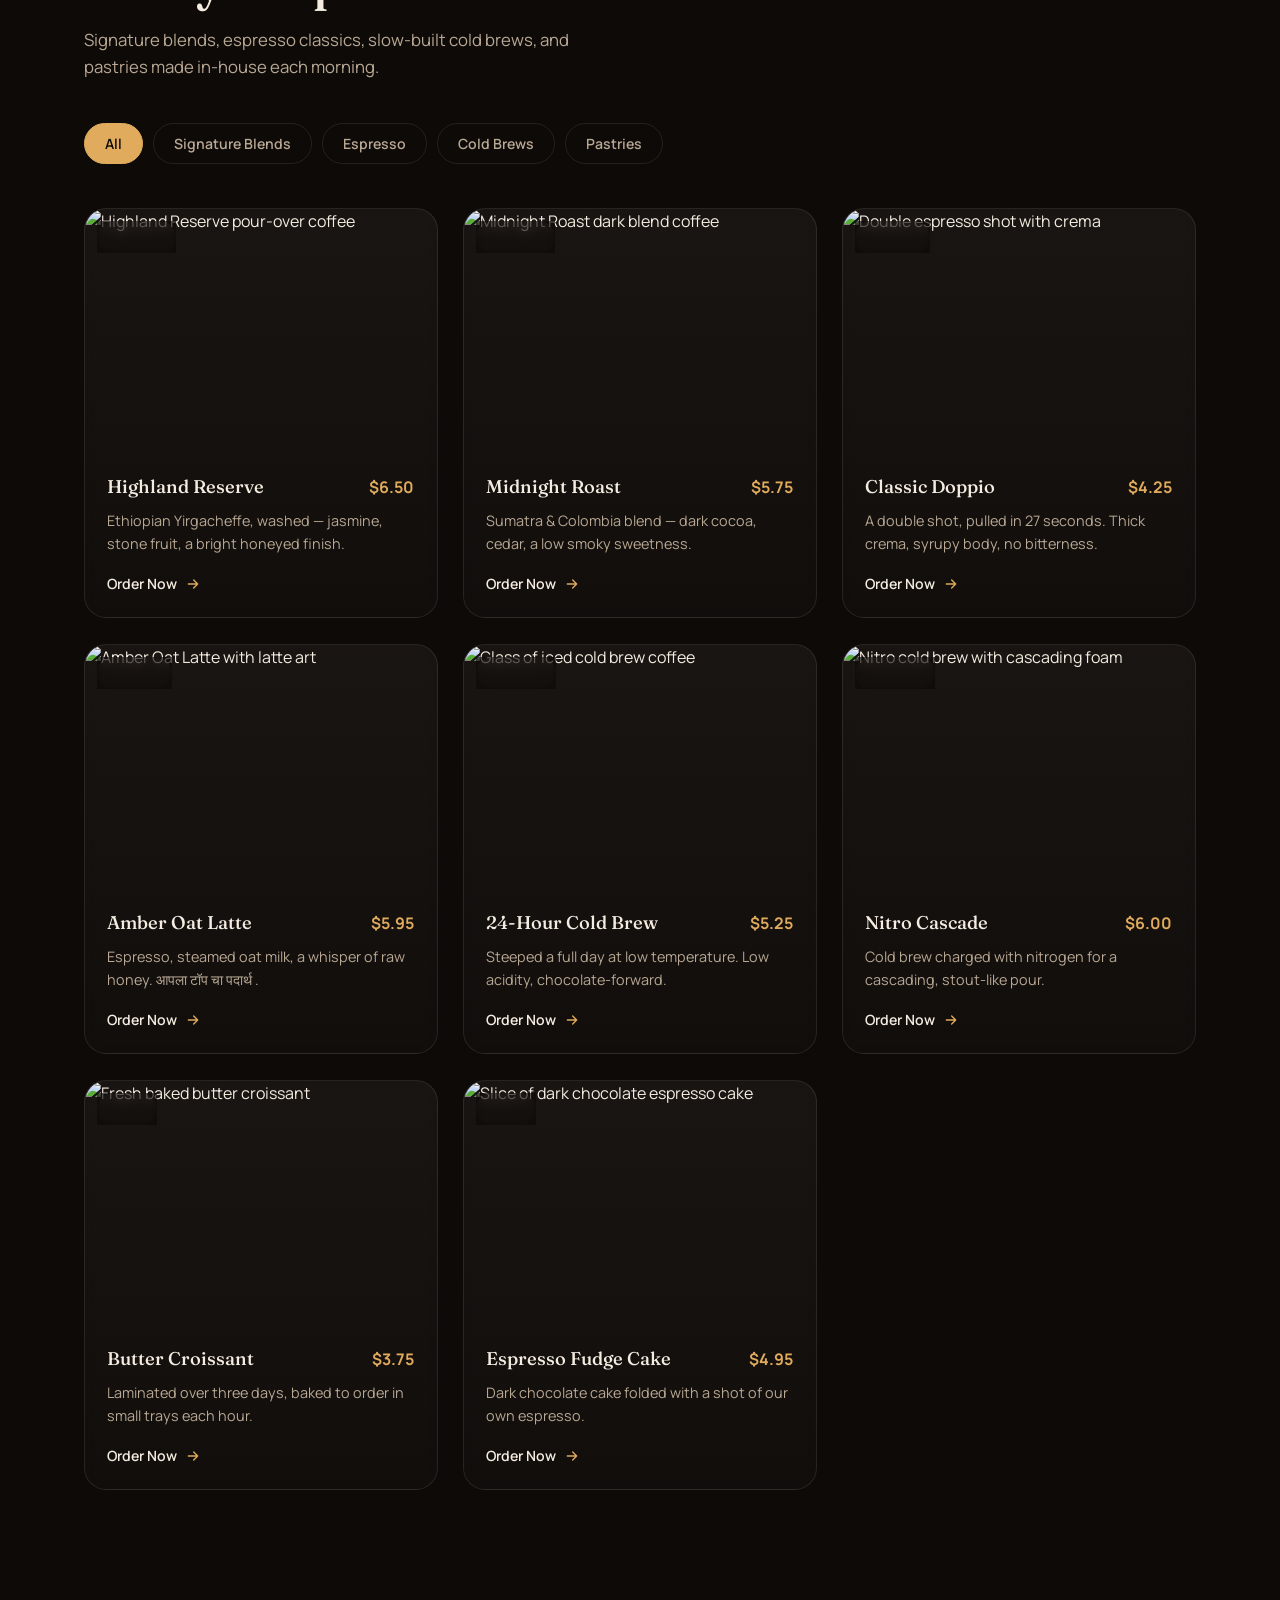
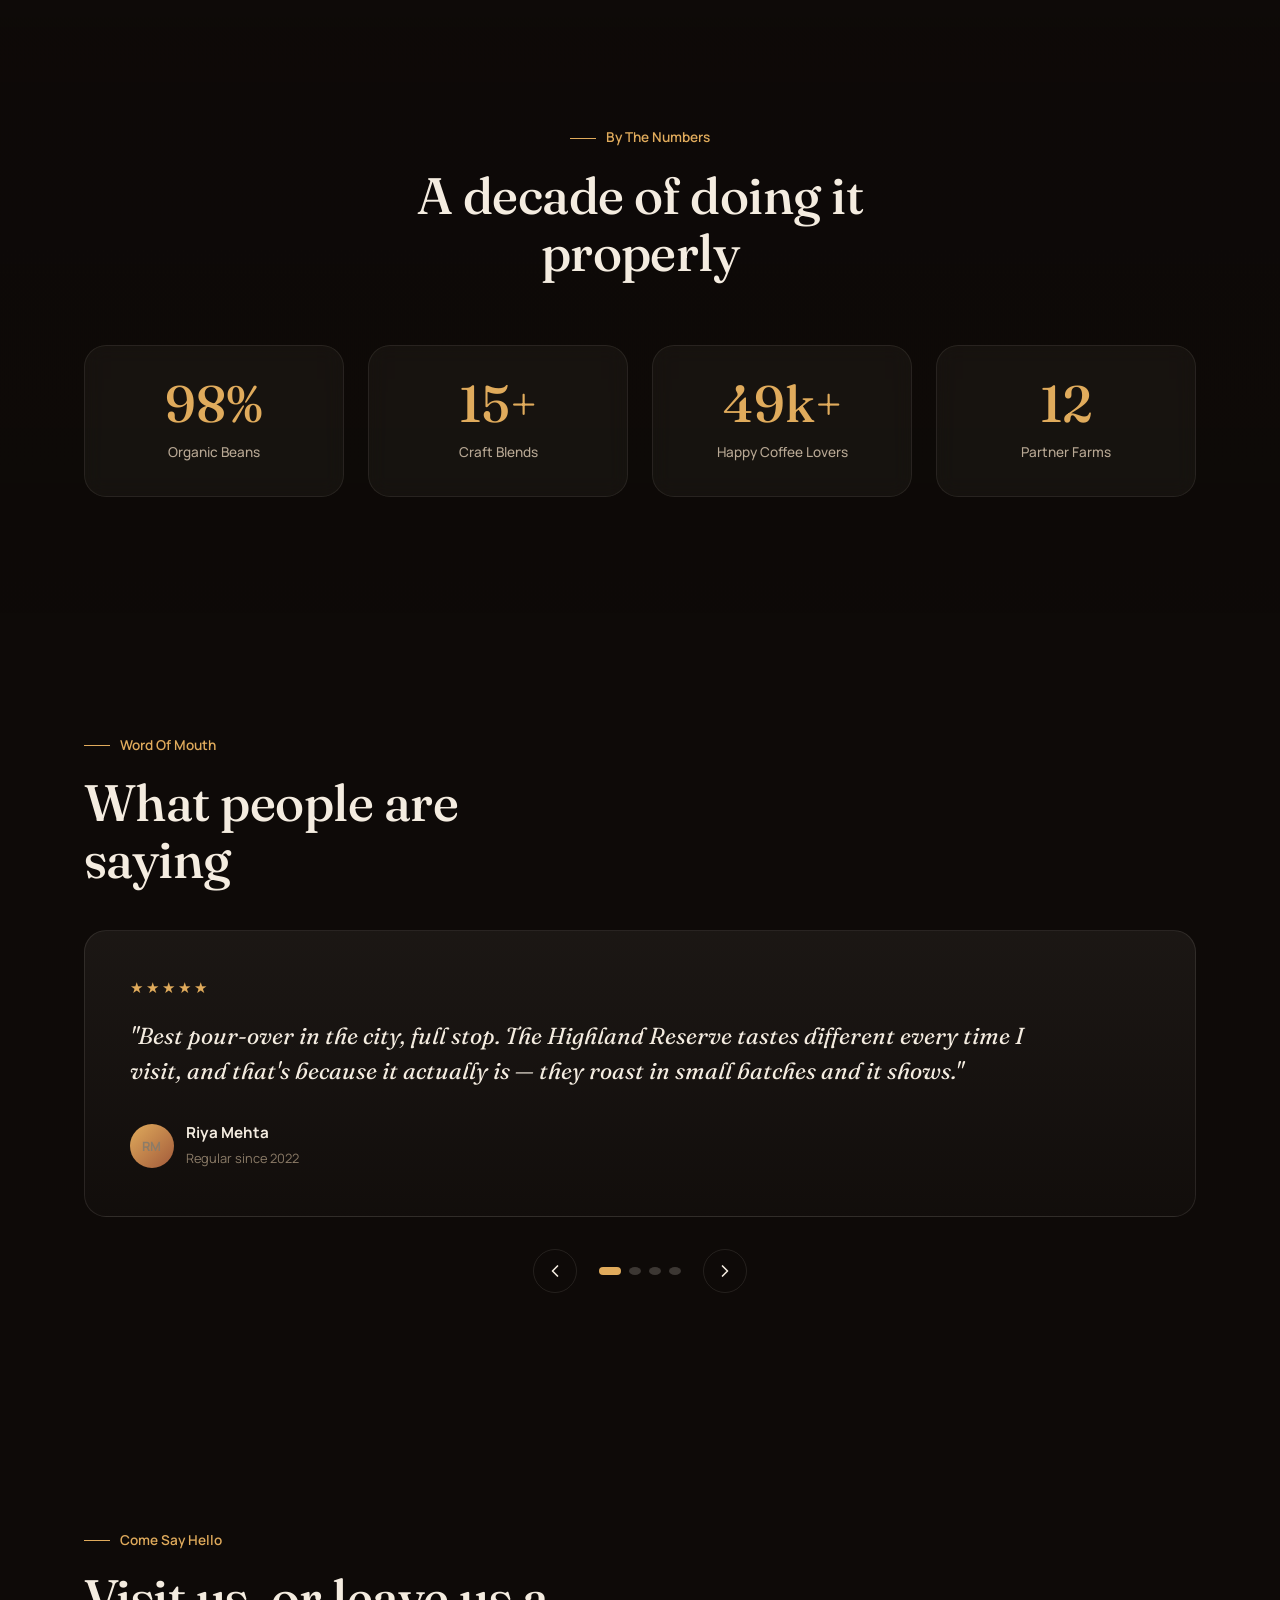
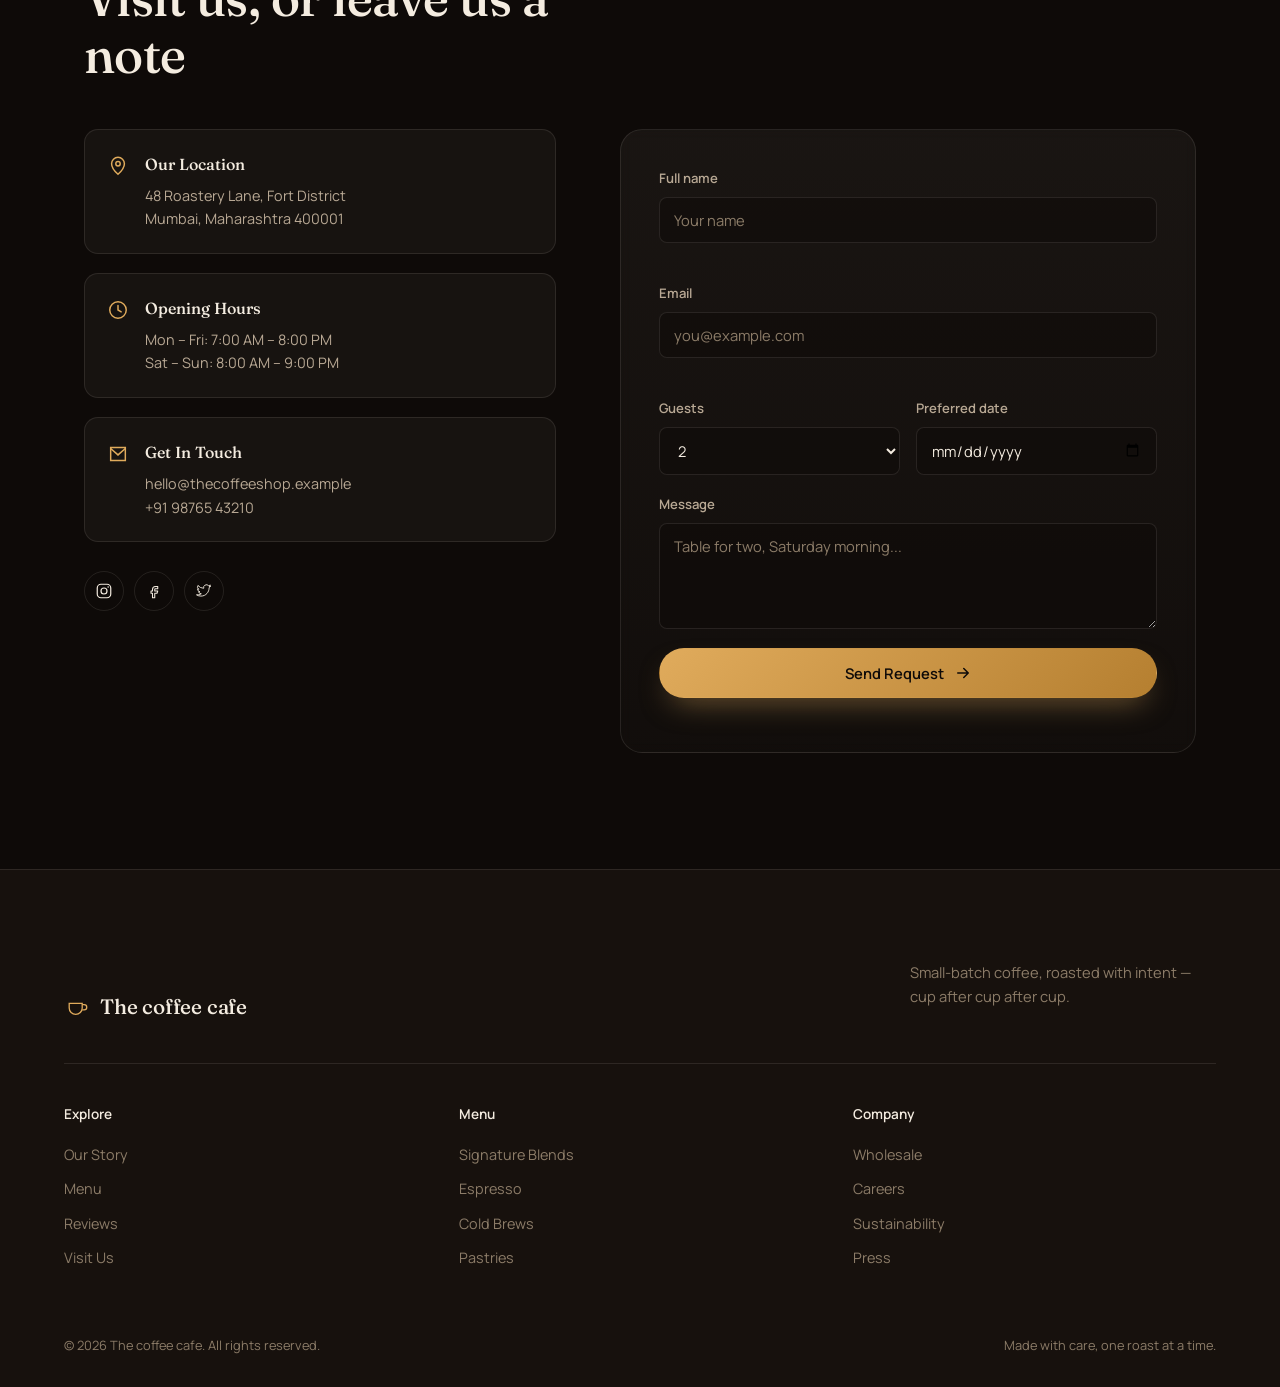
==== commit 50976011: "Update index.html" ====
--- a/index.html
+++ b/index.html
@@ -255,8 +255,7 @@
             <h3>Amber Oat Latte</h3>
             <span class="menu-card__price">$5.95</span>
           </div>
-          <p>Espresso, steamed oat milk, a whisper of raw honey. 
-आपला टॉप चा पदार्थ .</p>
+          <p>Espresso, steamed oat milk, a whisper of raw honey. आपला टॉप चा पदार्थ .</p>
           <button class="menu-card__cta">
             <span>Order Now</span>
             <svg width="16" height="16" viewBox="0 0 24 24" fill="none" aria-hidden="true"><path d="M5 12h14M13 6l6 6-6 6" stroke="currentColor" stroke-width="2" stroke-linecap="round" stroke-linejoin="round"/></svg>
